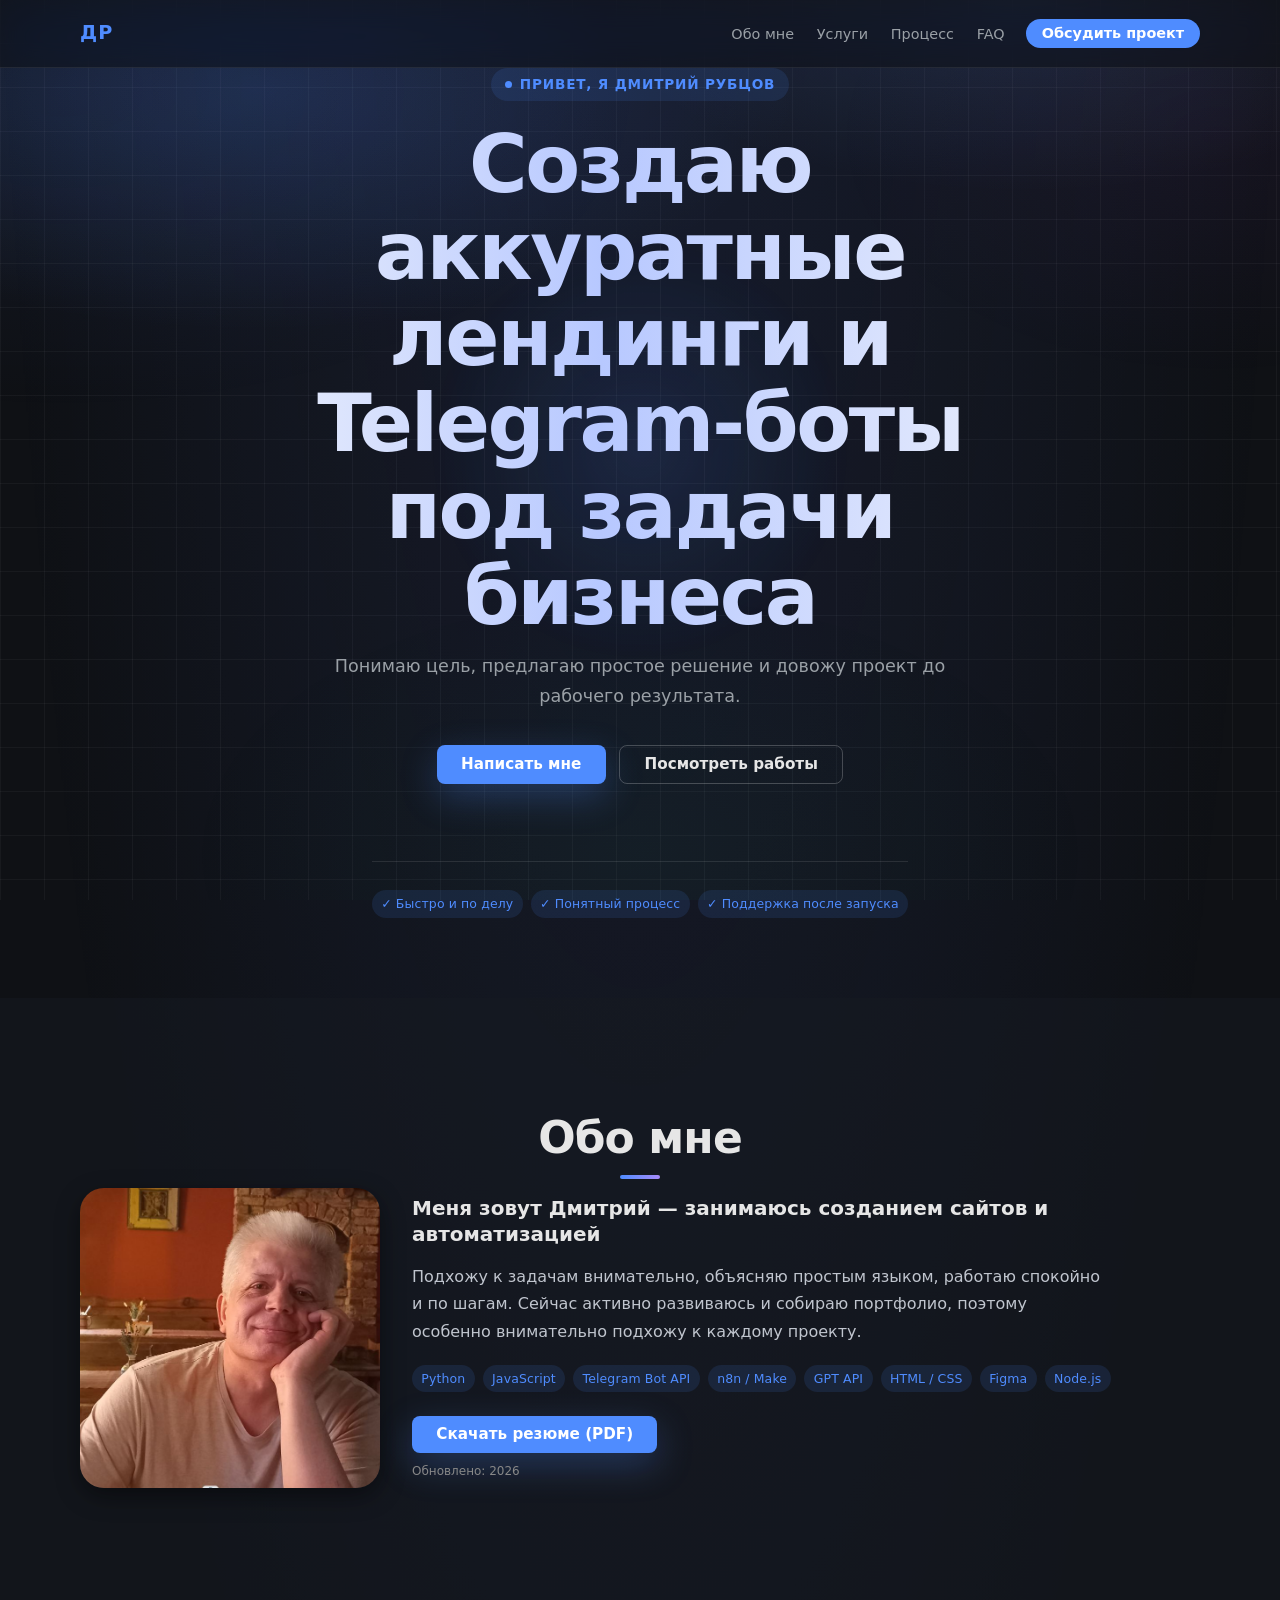
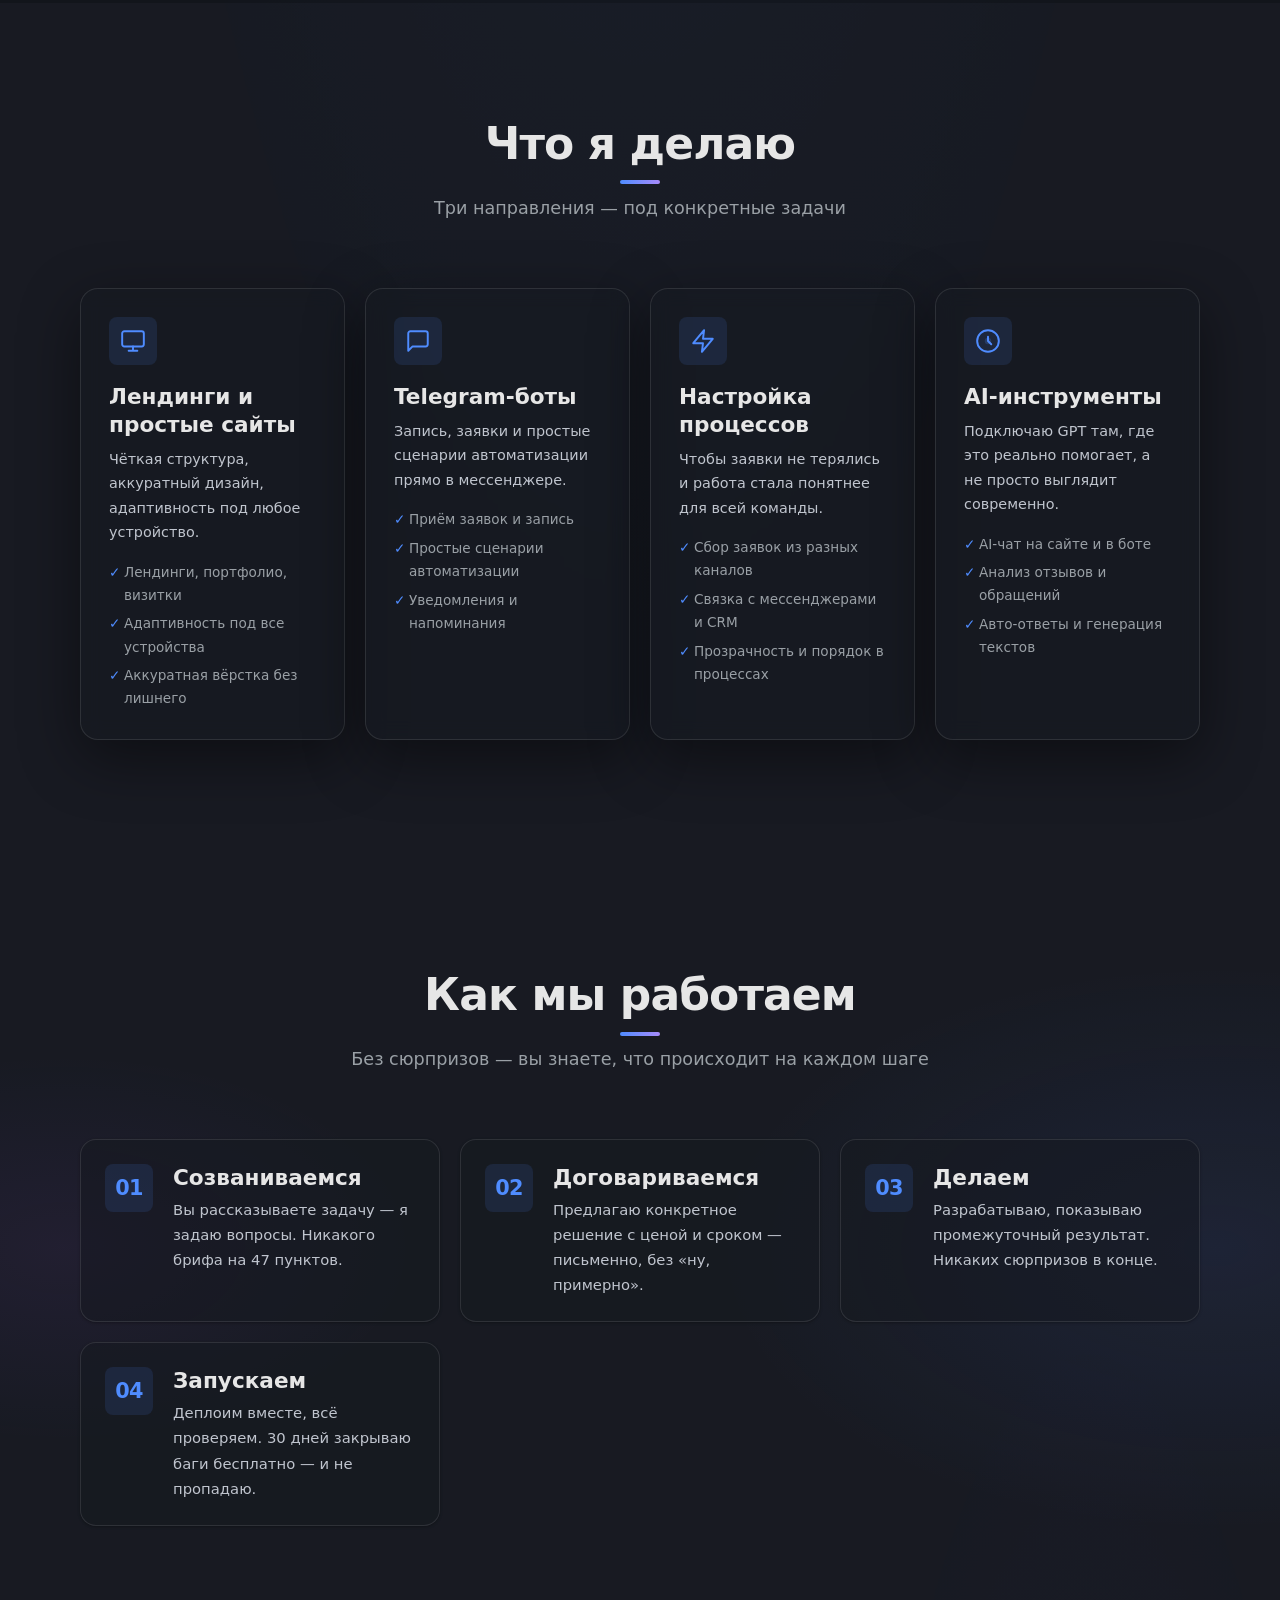
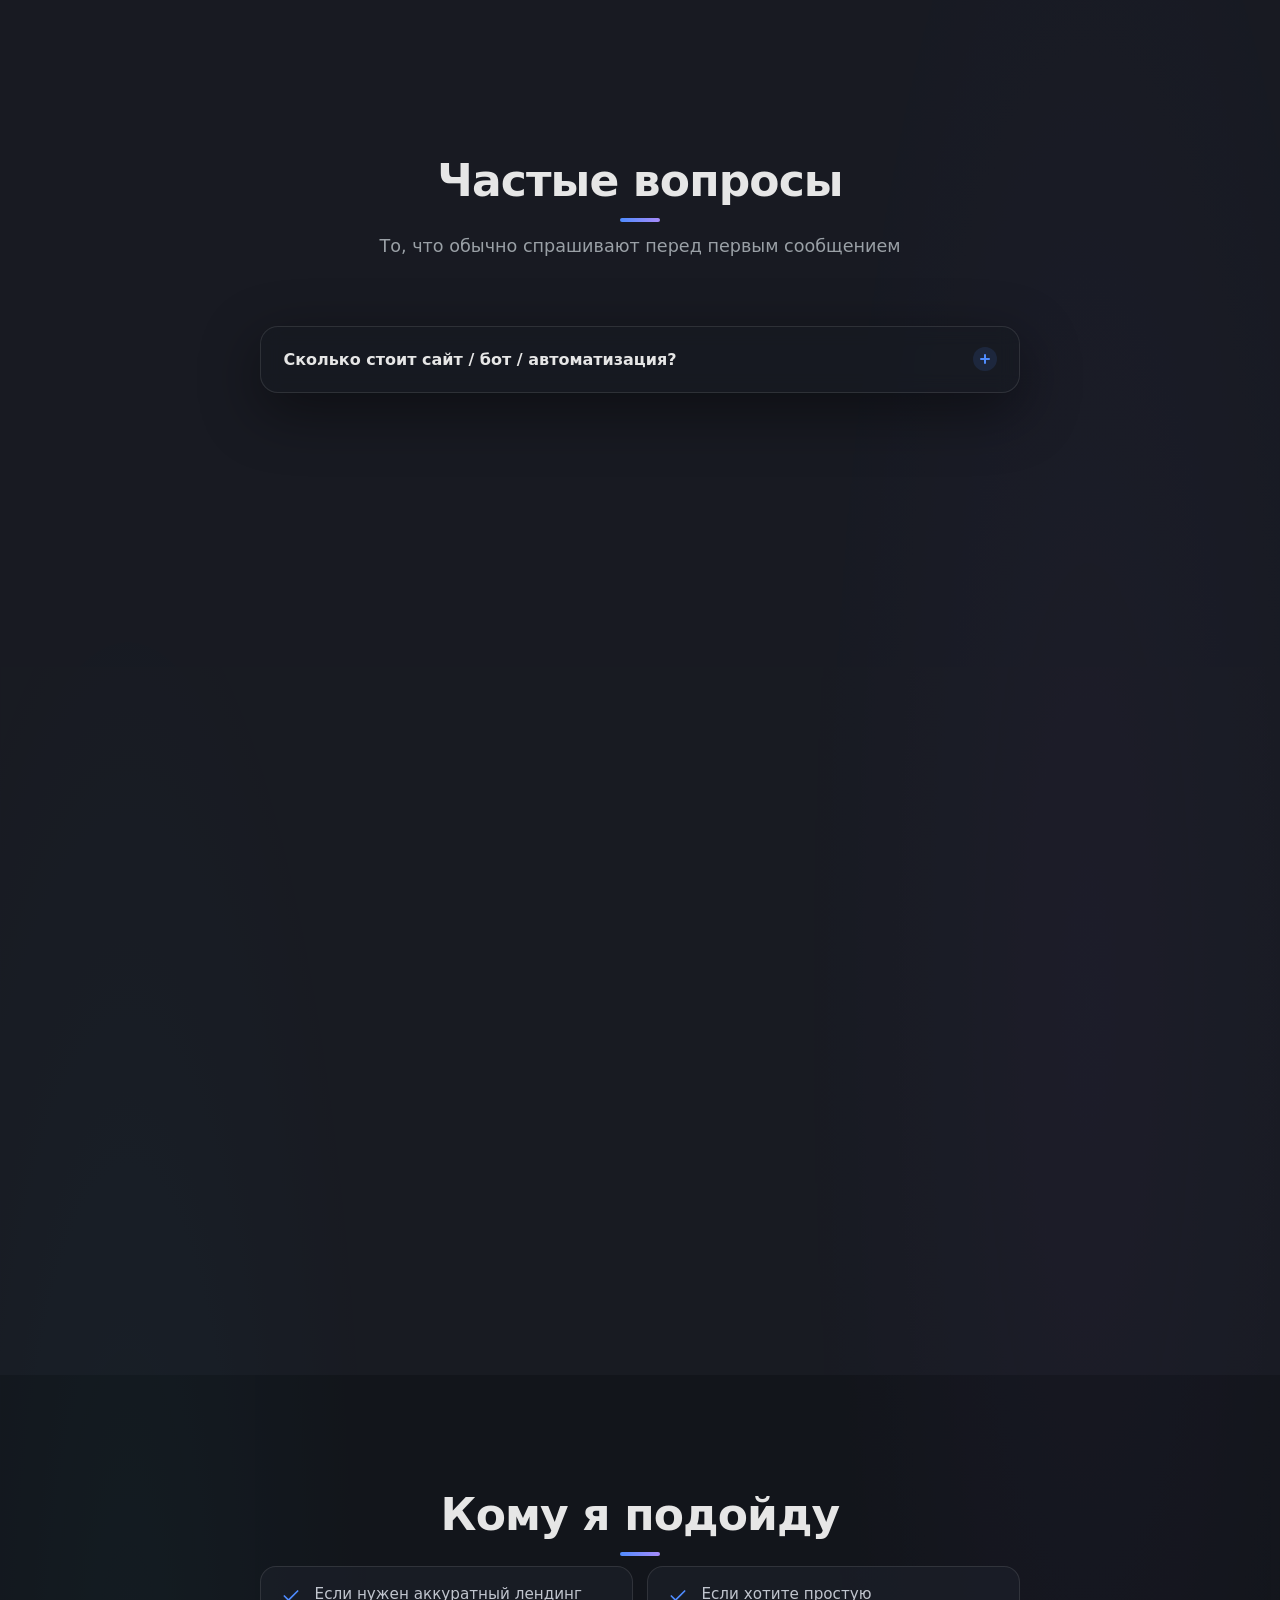
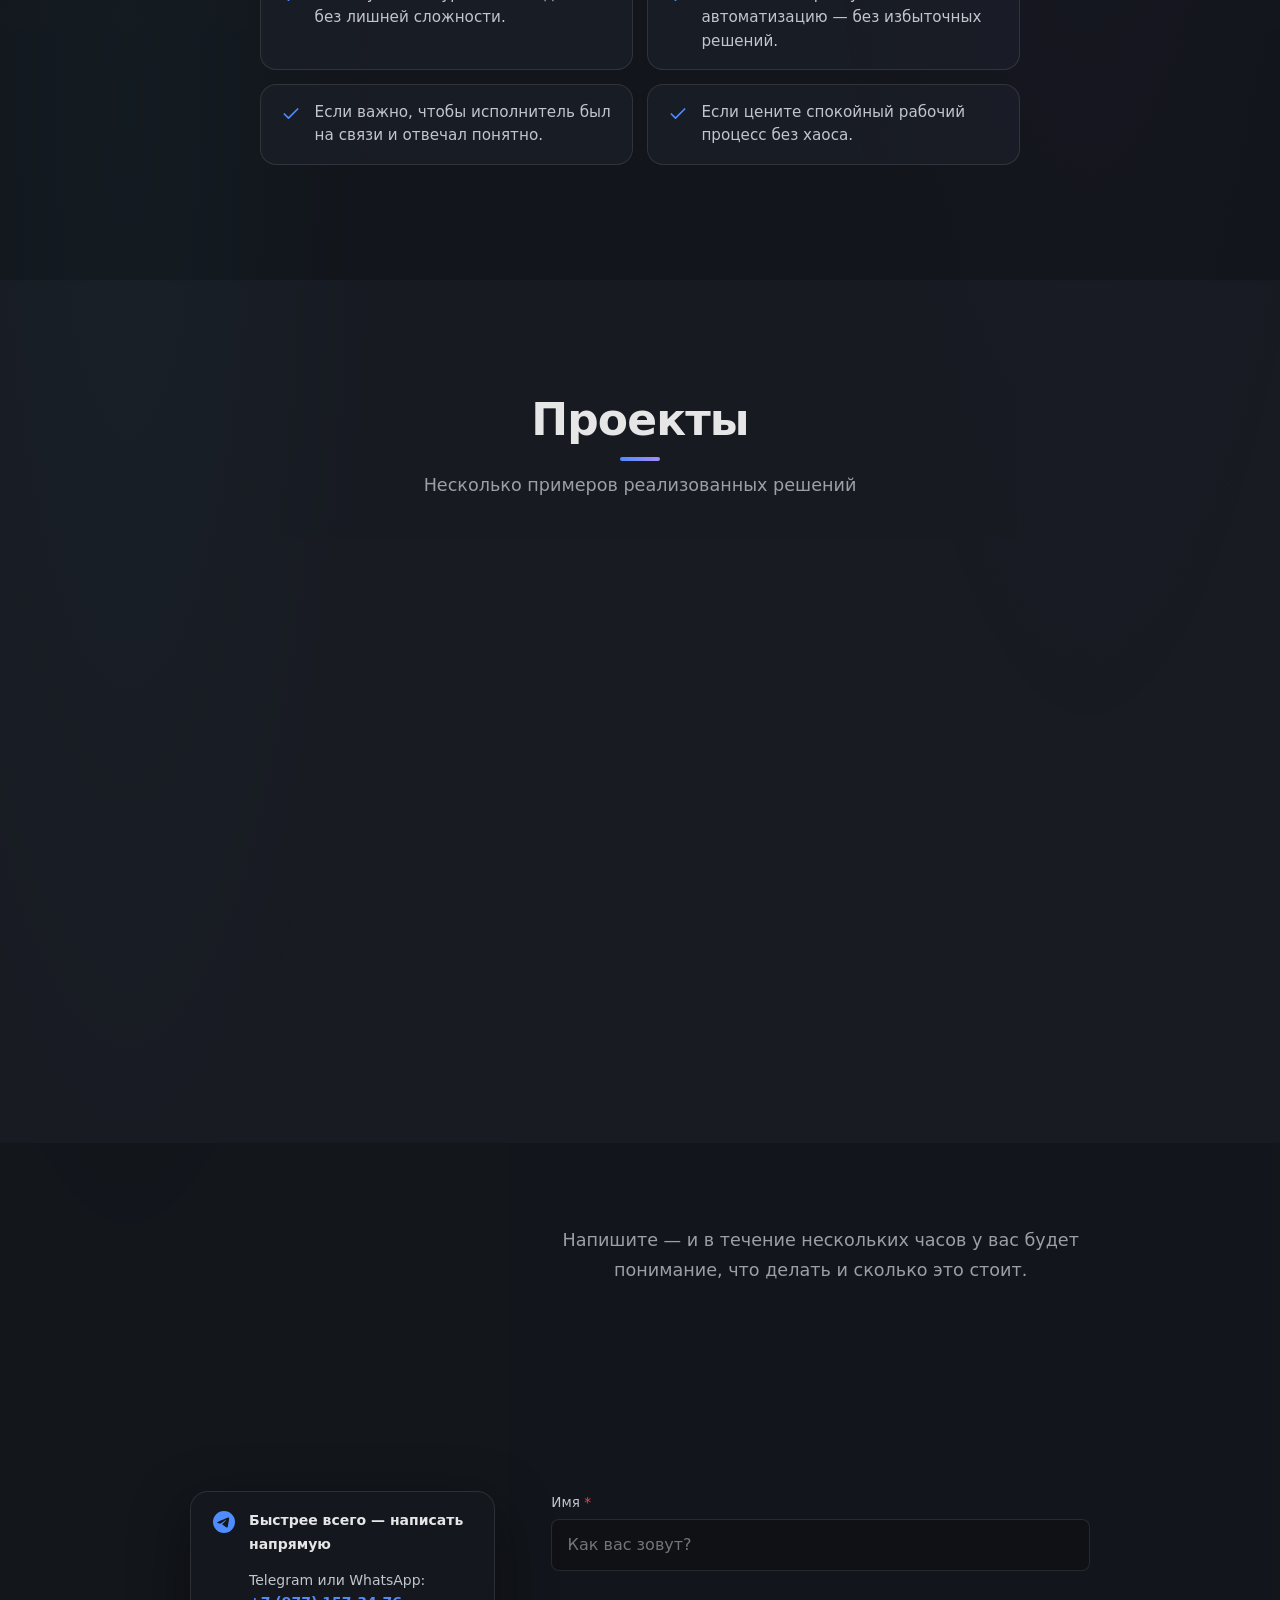
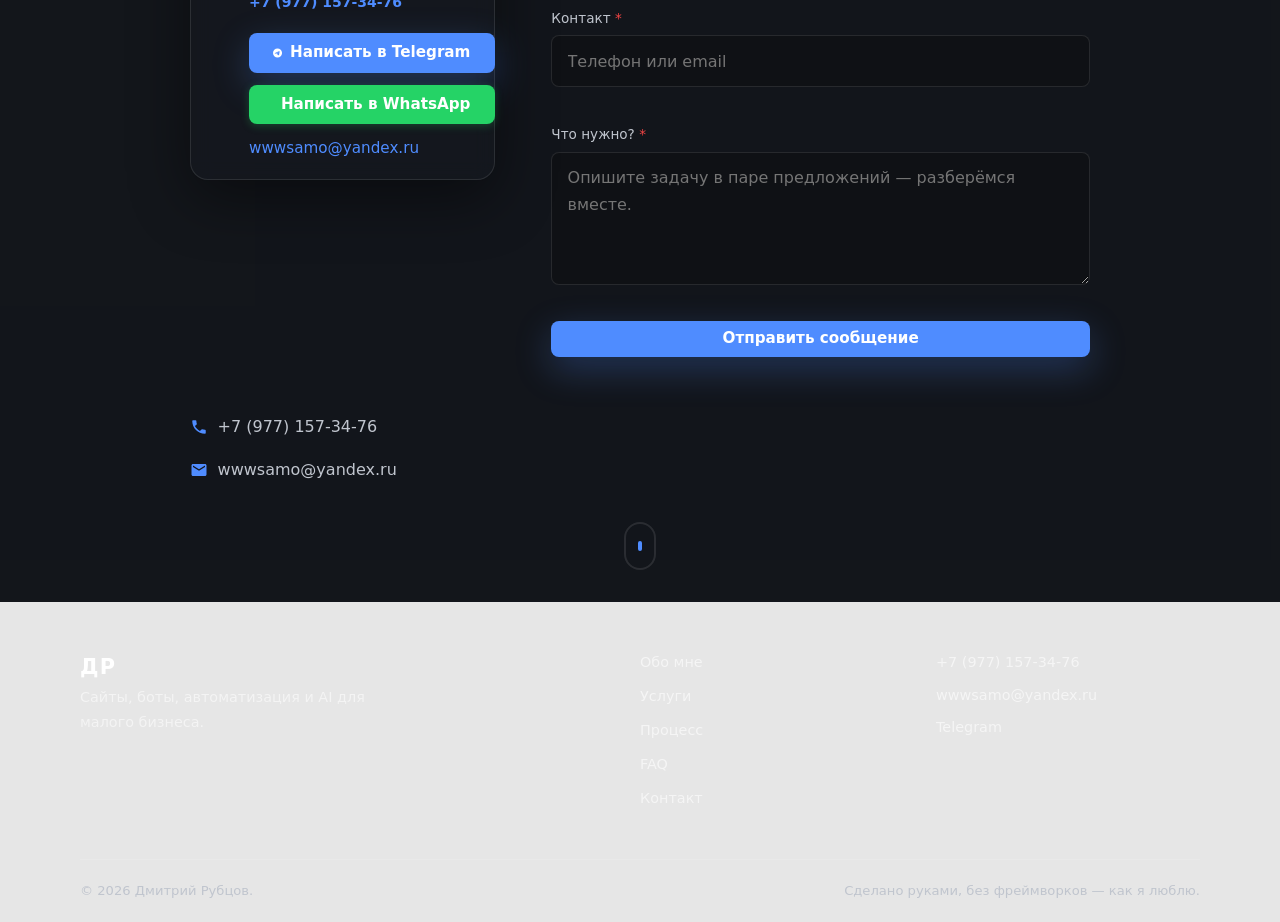
==== index.html @ e3cdadd4 "Initial commit" ====
<!DOCTYPE html>
<html lang="ru">
<head>
  <meta charset="UTF-8" />
  <meta name="viewport" content="width=device-width, initial-scale=1.0" />
  <meta name="description" content="Создаю адаптивные лендинги и Telegram-боты для задач бизнеса. Ясно, по шагам, с доведением до результата." />
  <meta property="og:title"       content="Дмитрий Рубцов — сайты и боты" />
  <meta property="og:description" content="Адаптивные лендинги, Telegram-боты, прозрачный процесс и ясная коммуникация." />
  <meta property="og:type"        content="website" />
  <title>Дмитрий Рубцов — Лендинги и Telegram-боты</title>
  <link rel="stylesheet" href="styles.css" />
</head>
<body>

  <div class="cursor-glow" aria-hidden="true"></div>

  <!-- ============================================================
       HEADER
       ============================================================ -->
  <header class="header" id="header">
    <nav class="nav container" aria-label="Главное меню">

      <a href="#hero" class="nav__logo" aria-label="На главную">ДР</a>

      <button class="nav__burger" id="navBurger"
              aria-label="Открыть меню" aria-expanded="false"
              aria-controls="navList">
        <span></span>
        <span></span>
        <span></span>
      </button>

      <ul class="nav__list" id="navList" role="list">
        <li><a href="#about"   class="nav__link">Обо мне</a></li>
        <li><a href="#services" class="nav__link">Услуги</a></li>
        <li><a href="#process"  class="nav__link">Процесс</a></li>
        <li><a href="#faq"      class="nav__link">FAQ</a></li>
        <li><a href="#contact"  class="nav__link nav__link--cta">Обсудить проект</a></li>
      </ul>

    </nav>
  </header>

  <main>

    <!-- ============================================================
         HERO
         ============================================================ -->
    <section class="hero" id="hero" aria-labelledby="heroHeading">
      <div class="hero__content container">

        <p class="hero__greeting">Привет, я Дмитрий Рубцов</p>

        <h1 class="hero__name" id="heroHeading">
          Создаю аккуратные лендинги и Telegram-боты под задачи бизнеса
        </h1>

        <p class="hero__desc">
          Понимаю цель, предлагаю простое решение и довожу проект до рабочего результата.
        </p>

        <div class="hero__actions">
          <a href="#contact"   class="btn btn--primary">Написать мне</a>
          <a href="#projects" class="btn btn--outline">Посмотреть работы</a>
        </div>

        <ul class="hero__badges" role="list" aria-label="Принципы работы">
          <li class="tag">✓ Быстро и по делу</li>
          <li class="tag">✓ Понятный процесс</li>
          <li class="tag">✓ Поддержка после запуска</li>
        </ul>

      </div>

      <a href="#about" class="hero__scroll-hint" aria-label="Перейти к разделу «Обо мне»">
        <span aria-hidden="true"></span>
      </a>
    </section>

    <!-- ============================================================
         ABOUT
         ============================================================ -->
    <section class="section about reveal" id="about" aria-labelledby="aboutHeading">
      <div class="container">
        <h2 class="section__title" id="aboutHeading">Обо мне</h2>

        <div class="about__grid">

          <figure class="about__photo">
            <img src="assets/photo.jpg" alt="Дмитрий Рубцов — разработчик"
                 width="320" height="320" loading="lazy"
                 onerror="this.style.display='none'" />
            <div class="about__photo-placeholder" aria-hidden="true" style="display:none">ДР</div>
          </figure>

          <div class="about__text">
            <h3 class="about__subtitle">Меня зовут Дмитрий — занимаюсь созданием сайтов и автоматизацией</h3>

            <p>Подхожу к задачам внимательно, объясняю простым языком, работаю спокойно и по шагам.
              Сейчас активно развиваюсь и собираю портфолио, поэтому особенно внимательно
              подхожу к каждому проекту.</p>

            <ul class="about__skills" role="list" aria-label="Технологии">
              <li class="tag">Python</li>
              <li class="tag">JavaScript</li>
              <li class="tag">Telegram Bot API</li>
              <li class="tag">n8n / Make</li>
              <li class="tag">GPT API</li>
              <li class="tag">HTML / CSS</li>
              <li class="tag">Figma</li>
              <li class="tag">Node.js</li>
            </ul>

            <a href="assets/resume.pdf" class="btn btn--primary"
               target="_blank" rel="noopener noreferrer"
               aria-label="Скачать резюме в формате PDF">
              Скачать резюме (PDF)
            </a>
            <small style="display:block;margin-top:.5rem;color:#888;font-size:.75rem;">Обновлено: 2026</small>
          </div>

        </div>
      </div>
    </section>

    <!-- ============================================================
         SERVICES
         ============================================================ -->
    <section class="section services reveal" id="services" aria-labelledby="servicesHeading">
      <div class="container">
        <h2 class="section__title" id="servicesHeading">Что я делаю</h2>
        <p class="section__subtitle">Три направления — под конкретные задачи</p>

        <ul class="services__grid" role="list">

          <li class="service-card tilt-card">
            <div class="service-card__icon" aria-hidden="true">
              <svg viewBox="0 0 24 24" fill="none" stroke="currentColor" stroke-width="1.8"
                   stroke-linecap="round" stroke-linejoin="round">
                <rect x="2" y="3" width="20" height="14" rx="2"/>
                <path d="M8 21h8M12 17v4"/>
              </svg>
            </div>
            <h3 class="service-card__title">Лендинги и простые сайты</h3>
            <p class="service-card__desc">
              Чёткая структура, аккуратный дизайн, адаптивность под любое устройство.
            </p>
            <ul class="service-card__list" role="list">
              <li>Лендинги, портфолио, визитки</li>
              <li>Адаптивность под все устройства</li>
              <li>Аккуратная вёрстка без лишнего</li>
            </ul>
          </li>

          <li class="service-card tilt-card">
            <div class="service-card__icon" aria-hidden="true">
              <svg viewBox="0 0 24 24" fill="none" stroke="currentColor" stroke-width="1.8"
                   stroke-linecap="round" stroke-linejoin="round">
                <path d="M21 15a2 2 0 0 1-2 2H7l-4 4V5a2 2 0 0 1 2-2h14a2 2 0 0 1 2 2z"/>
              </svg>
            </div>
            <h3 class="service-card__title">Telegram-боты</h3>
            <p class="service-card__desc">
              Запись, заявки и простые сценарии автоматизации прямо в мессенджере.
            </p>
            <ul class="service-card__list" role="list">
              <li>Приём заявок и запись</li>
              <li>Простые сценарии автоматизации</li>
              <li>Уведомления и напоминания</li>
            </ul>
          </li>

          <li class="service-card tilt-card">
            <div class="service-card__icon" aria-hidden="true">
              <svg viewBox="0 0 24 24" fill="none" stroke="currentColor" stroke-width="1.8"
                   stroke-linecap="round" stroke-linejoin="round">
                <path d="M13 2L3 14h9l-1 8 10-12h-9l1-8z"/>
              </svg>
            </div>
            <h3 class="service-card__title">Настройка процессов</h3>
            <p class="service-card__desc">
              Чтобы заявки не терялись и работа стала понятнее для всей команды.
            </p>
            <ul class="service-card__list" role="list">
              <li>Сбор заявок из разных каналов</li>
              <li>Связка с мессенджерами и CRM</li>
              <li>Прозрачность и порядок в процессах</li>
            </ul>
          </li>

          <li class="service-card tilt-card">
            <div class="service-card__icon" aria-hidden="true">
              <svg viewBox="0 0 24 24" fill="none" stroke="currentColor" stroke-width="1.8"
                   stroke-linecap="round" stroke-linejoin="round">
                <path d="M12 2a10 10 0 1 0 0 20A10 10 0 0 0 12 2z"/>
                <path d="M12 8v4l3 3"/>
                <circle cx="12" cy="12" r="3" fill="currentColor" stroke="none" opacity=".2"/>
              </svg>
            </div>
            <h3 class="service-card__title">AI-инструменты</h3>
            <p class="service-card__desc">
              Подключаю GPT там, где это реально помогает, а не просто выглядит современно.
            </p>
            <ul class="service-card__list" role="list">
              <li>AI-чат на сайте и в боте</li>
              <li>Анализ отзывов и обращений</li>
              <li>Авто-ответы и генерация текстов</li>
            </ul>
          </li>

        </ul>
      </div>
    </section>

    <!-- ============================================================
         PROCESS
         ============================================================ -->
    <section class="section process reveal" id="process" aria-labelledby="processHeading">
      <div class="container">
        <h2 class="section__title" id="processHeading">Как мы работаем</h2>
        <p class="section__subtitle">Без сюрпризов — вы знаете, что происходит на каждом шаге</p>

        <ol class="process__list" role="list">

          <li class="process-step">
            <div class="process-step__num" aria-hidden="true">01</div>
            <div class="process-step__body">
              <h3 class="process-step__title">Созваниваемся</h3>
              <p class="process-step__desc">
                Вы рассказываете задачу — я задаю вопросы. Никакого брифа на 47 пунктов.
              </p>
            </div>
          </li>

          <li class="process-step">
            <div class="process-step__num" aria-hidden="true">02</div>
            <div class="process-step__body">
              <h3 class="process-step__title">Договариваемся</h3>
              <p class="process-step__desc">
                Предлагаю конкретное решение с ценой и сроком — письменно, без «ну, примерно».
              </p>
            </div>
          </li>

          <li class="process-step">
            <div class="process-step__num" aria-hidden="true">03</div>
            <div class="process-step__body">
              <h3 class="process-step__title">Делаем</h3>
              <p class="process-step__desc">
                Разрабатываю, показываю промежуточный результат. Никаких сюрпризов в конце.
              </p>
            </div>
          </li>

          <li class="process-step">
            <div class="process-step__num" aria-hidden="true">04</div>
            <div class="process-step__body">
              <h3 class="process-step__title">Запускаем</h3>
              <p class="process-step__desc">
                Деплоим вместе, всё проверяем. 30 дней закрываю баги бесплатно — и не пропадаю.
              </p>
            </div>
          </li>

        </ol>
      </div>
    </section>

    <!-- ============================================================
         FAQ
         ============================================================ -->
    <section class="section faq reveal" id="faq" aria-labelledby="faqHeading">
      <div class="container">
        <h2 class="section__title" id="faqHeading">Частые вопросы</h2>
        <p class="section__subtitle">То, что обычно спрашивают перед первым сообщением</p>

        <div class="faq__list" role="list">

          <details class="faq-item" role="listitem">
            <summary class="faq-item__question">
              Сколько стоит сайт / бот / автоматизация?
              <span class="faq-item__icon" aria-hidden="true"></span>
            </summary>
            <div class="faq-item__answer">
              <p>Зависит от задачи. Лендинг — от 10 000 ₽, Telegram-бот — от 10 000 ₽,
                 автоматизация — от 20 000 ₽. Точную цифру называю после короткого разговора,
                 не «на глаз» по переписке.</p>
            </div>
          </details>

          <details class="faq-item" role="listitem">
            <summary class="faq-item__question">
              Как быстро вы сделаете проект?
              <span class="faq-item__icon" aria-hidden="true"></span>
            </summary>
            <div class="faq-item__answer">
              <p>Лендинг — от 7 рабочих дней, бот — 5–14 дней, автоматизация — от 2 недель.
                 Сроки фиксирую письменно и держу их — без «оказалось сложнее».</p>
            </div>
          </details>

          <details class="faq-item" role="listitem">
            <summary class="faq-item__question">
              Что будет после запуска?
              <span class="faq-item__icon" aria-hidden="true"></span>
            </summary>
            <div class="faq-item__answer">
              <p>30 дней правлю баги бесплатно. Дальше — разовые задачи или ежемесячный
                 пакет часов. Не бросаю клиентов с «ну теперь сами».</p>
            </div>
          </details>

        </div>
      </div>
    </section>

    <!-- ============================================================
         WHY — Почему со мной спокойно работать
         ============================================================ -->
    <section class="section why reveal" id="why" aria-labelledby="whyHeading">
      <div class="container">
        <h2 class="section__title" id="whyHeading">Почему со мной спокойно работать</h2>

        <ul class="why__grid" role="list">

          <li class="why-card tilt-card">
            <div class="why-card__icon" aria-hidden="true">
              <svg viewBox="0 0 24 24" fill="none" stroke="currentColor" stroke-width="1.8"
                   stroke-linecap="round" stroke-linejoin="round">
                <path d="M9 5H7a2 2 0 0 0-2 2v12a2 2 0 0 0 2 2h10a2 2 0 0 0 2-2V7a2 2 0 0 0-2-2h-2"/>
                <rect x="9" y="3" width="6" height="4" rx="2"/>
                <path d="M9 12h6M9 16h4"/>
              </svg>
            </div>
            <h3 class="why-card__title">Быстро отвечаю и остаюсь на связи</h3>
            <p class="why-card__desc">Каждый этап обсуждаем заранее, без сюрпризов.</p>
          </li>

          <li class="why-card tilt-card">
            <div class="why-card__icon" aria-hidden="true">
              <svg viewBox="0 0 24 24" fill="none" stroke="currentColor" stroke-width="1.8"
                   stroke-linecap="round" stroke-linejoin="round">
                <path d="M18 8A6 6 0 0 0 6 8c0 7-3 9-3 9h18s-3-2-3-9"/>
                <path d="M13.73 21a2 2 0 0 1-3.46 0"/>
              </svg>
            </div>
            <h3 class="why-card__title">Понятный этапный процесс работы</h3>
            <p class="why-card__desc">Отвечаю, объясняю и не пропадаю после сдачи.</p>
          </li>

          <li class="why-card tilt-card">
            <div class="why-card__icon" aria-hidden="true">
              <svg viewBox="0 0 24 24" fill="none" stroke="currentColor" stroke-width="1.8"
                   stroke-linecap="round" stroke-linejoin="round">
                <path d="M1 12s4-8 11-8 11 8 11 8-4 8-11 8-11-8-11-8z"/>
                <circle cx="12" cy="12" r="3"/>
              </svg>
            </div>
            <h3 class="why-card__title">Спокойная и конструктивная коммуникация</h3>
            <p class="why-card__desc">Объясняю так, чтобы всё было понятно без IT-жаргона.</p>
          </li>

          <li class="why-card tilt-card">
            <div class="why-card__icon" aria-hidden="true">
              <svg viewBox="0 0 24 24" fill="none" stroke="currentColor" stroke-width="1.8"
                   stroke-linecap="round" stroke-linejoin="round">
                <circle cx="11" cy="11" r="8"/>
                <path d="m21 21-4.35-4.35"/>
              </svg>
            </div>
            <h3 class="why-card__title">Довожу проект до финального результата</h3>
            <p class="why-card__desc">Важно, чтобы всё работало корректно и выглядело чисто.</p>
          </li>

        </ul>
      </div>
    </section>

    <!-- ============================================================
         WHO — Кому я подойду
         ============================================================ -->
    <section class="section who reveal" id="who" aria-labelledby="whoHeading">
      <div class="container">
        <h2 class="section__title" id="whoHeading">Кому я подойду</h2>

        <ul class="who__list" role="list">

          <li class="who-item">
            <span class="who-item__icon" aria-hidden="true">
              <svg viewBox="0 0 24 24" fill="none" stroke="currentColor" stroke-width="2"
                   stroke-linecap="round" stroke-linejoin="round">
                <polyline points="20 6 9 17 4 12"/>
              </svg>
            </span>
            <p class="who-item__text">Если нужен аккуратный лендинг без лишней сложности.</p>
          </li>

          <li class="who-item">
            <span class="who-item__icon" aria-hidden="true">
              <svg viewBox="0 0 24 24" fill="none" stroke="currentColor" stroke-width="2"
                   stroke-linecap="round" stroke-linejoin="round">
                <polyline points="20 6 9 17 4 12"/>
              </svg>
            </span>
            <p class="who-item__text">Если хотите простую автоматизацию — без избыточных решений.</p>
          </li>

          <li class="who-item">
            <span class="who-item__icon" aria-hidden="true">
              <svg viewBox="0 0 24 24" fill="none" stroke="currentColor" stroke-width="2"
                   stroke-linecap="round" stroke-linejoin="round">
                <polyline points="20 6 9 17 4 12"/>
              </svg>
            </span>
            <p class="who-item__text">Если важно, чтобы исполнитель был на связи и отвечал понятно.</p>
          </li>

          <li class="who-item">
            <span class="who-item__icon" aria-hidden="true">
              <svg viewBox="0 0 24 24" fill="none" stroke="currentColor" stroke-width="2"
                   stroke-linecap="round" stroke-linejoin="round">
                <polyline points="20 6 9 17 4 12"/>
              </svg>
            </span>
            <p class="who-item__text">Если цените спокойный рабочий процесс без хаоса.</p>
          </li>

        </ul>
      </div>
    </section>


    <!-- ============================================================
         PROJECTS — Проекты
         ============================================================ -->
    <section class="section projects reveal" id="projects" aria-labelledby="projectsHeading">
      <div class="container">
        <h2 class="section__title" id="projectsHeading">Проекты</h2>
        <p class="section__subtitle">Несколько примеров реализованных решений</p>

        <div class="projects__grid">

          <article class="project-card tilt-card">
            <div class="project-card__img">
              <img src="assets/projects/price-bot-site.jpg"
                   alt="Сайт с управлением ценами через Telegram-бот"
                   loading="lazy" onerror="this.closest('.project-card__img').style.display='none'" />
            </div>
            <div class="project-card__body">
              <h3 class="project-card__title">Сайт с управлением ценами через Telegram-бот</h3>
              <p class="project-card__desc">Лендинг, где цены можно менять через Telegram без правки кода.</p>
            </div>
            <footer class="project-card__footer">
              <a href="projects/price-bot-site.html" class="btn btn--sm btn--outline">Подробнее</a>
              <a href="https://naira-fish-voskresensk.ru/" class="btn btn--sm btn--primary"
                 target="_blank" rel="noopener noreferrer">Открыть сайт</a>
            </footer>
          </article>

          <article class="project-card tilt-card">
            <div class="project-card__img">
              <img src="assets/projects/tg-bot-tz.jpg"
                   alt="Telegram-бот по техническому заданию"
                   loading="lazy" onerror="this.closest('.project-card__img').style.display='none'" />
            </div>
            <div class="project-card__body">
              <h3 class="project-card__title">Telegram-бот по техническому заданию</h3>
              <p class="project-card__desc">Бот с меню и логикой сценариев, реализованный по готовому ТЗ.</p>
            </div>
            <footer class="project-card__footer">
              <a href="projects/tg-bot-tz.html" class="btn btn--sm btn--outline">Подробнее</a>
              <a href="https://t.me/HvoyaDishi_bot" class="btn btn--sm btn--primary"
                 target="_blank" rel="noopener noreferrer">Открыть бота</a>
            </footer>
          </article>

          <article class="project-card tilt-card">
            <div class="project-card__img">
              <img src="assets/projects/wife-site.jpg"
                   alt="Сайт-витрина для частного проекта"
                   loading="lazy" onerror="this.closest('.project-card__img').style.display='none'" />
            </div>
            <div class="project-card__body">
              <h3 class="project-card__title">Сайт-витрина для частного проекта</h3>
              <p class="project-card__desc">Адаптивный сайт с аккуратной структурой, развивается постепенно.</p>
            </div>
            <footer class="project-card__footer">
              <a href="projects/wife-site.html" class="btn btn--sm btn--outline">Подробнее</a>
              <a href="https://vocal-macaron-20d105.netlify.app/" class="btn btn--sm btn--primary"
                 target="_blank" rel="noopener noreferrer">Открыть сайт</a>
            </footer>
          </article>

        </div>
      </div>
    </section>

    <!-- ============================================================
         CONTACT
         ============================================================ -->
    <section class="section contact reveal" id="contact" aria-labelledby="contactHeading">
      <div class="container contact__inner">

        <h2 class="section__title" id="contactHeading">Обсудим вашу задачу?</h2>
        <p class="contact__subtitle">
          Напишите — и в течение нескольких часов у вас будет понимание,
          что делать и сколько это стоит.
        </p>

        <!-- Мессенджер CTA -->
        <div class="contact__messenger">
          <svg viewBox="0 0 24 24" fill="currentColor" width="22" height="22"
               aria-hidden="true" class="contact__messenger-icon">
            <path d="M11.944 0A12 12 0 0 0 0 12a12 12 0 0 0 12 12 12 12 0 0 0 12-12A12 12 0 0 0 12 0a12 12 0 0 0-.056 0zm4.962 7.224c.1-.002.321.023.465.14a.506.506 0 0 1 .171.325c.016.093.036.306.02.472-.18 1.898-.962 6.502-1.36 8.627-.168.9-.499 1.201-.82 1.23-.696.065-1.225-.46-1.9-.902-1.056-.693-1.653-1.124-2.678-1.8-1.185-.78-.417-1.21.258-1.91.177-.184 3.247-2.977 3.307-3.23.007-.032.014-.15-.056-.212s-.174-.041-.249-.024c-.106.024-1.793 1.14-5.061 3.345-.48.33-.913.49-1.302.48-.428-.008-1.252-.241-1.865-.44-.752-.245-1.349-.374-1.297-.789.027-.216.325-.437.893-.663 3.498-1.524 5.83-2.529 6.998-3.014 3.332-1.386 4.025-1.627 4.476-1.635z"/>
          </svg>
          <div class="contact__messenger-body">
            <p class="contact__messenger-title">Быстрее всего — написать напрямую</p>
            <p class="contact__messenger-text">
              Telegram или WhatsApp:
              <strong>+7&nbsp;(977)&nbsp;157‑34‑76</strong>
            </p>
            <div class="contact__messenger-btns">
              <a href="https://t.me/samorabotaD_bot" class="btn btn--primary btn--icon"
                 target="_blank" rel="noopener noreferrer">
                <svg viewBox="0 0 24 24" fill="currentColor" width="18" height="18" aria-hidden="true"><path d="M11.944 0A12 12 0 0 0 0 12a12 12 0 0 0 12 12 12 12 0 0 0 12-12A12 12 0 0 0 12 0a12 12 0 0 0-.056 0zm4.962 7.224c.1-.002.321.023.465.14a.506.506 0 0 1 .171.325c.016.093.036.306.02.472-.18 1.898-.962 6.502-1.36 8.627-.168.9-.499 1.201-.82 1.23-.696.065-1.225-.46-1.9-.902-1.056-.693-1.653-1.124-2.678-1.8-1.185-.78-.417-1.21.258-1.91.177-.184 3.247-2.977 3.307-3.23.007-.032.014-.15-.056-.212s-.174-.041-.249-.024c-.106.024-1.793 1.14-5.061 3.345-.48.33-.913.49-1.302.48-.428-.008-1.252-.241-1.865-.44-.752-.245-1.349-.374-1.297-.789.027-.216.325-.437.893-.663 3.498-1.524 5.83-2.529 6.998-3.014 3.332-1.386 4.025-1.627 4.476-1.635z"/></svg>
                Написать в Telegram
              </a>
              <a href="https://wa.me/79771573476" class="btn btn--whatsapp btn--icon"
                 target="_blank" rel="noopener noreferrer">
                <svg viewBox="0 0 24 24" fill="currentColor" width="18" height="18" aria-hidden="true"><path d="M17.472 14.382c-.297-.149-1.758-.867-2.03-.967-.273-.099-.471-.148-.67.15-.197.297-.767.966-.94 1.164-.173.199-.347.223-.644.075-.297-.15-1.255-.463-2.39-1.475-.883-.788-1.48-1.761-1.653-2.059-.173-.297-.018-.458.13-.606.134-.133.298-.347.446-.52.149-.174.198-.298.298-.497.099-.198.05-.371-.025-.52-.075-.149-.669-1.612-.916-2.207-.242-.579-.487-.5-.669-.51-.173-.008-.371-.01-.57-.01-.198 0-.52.074-.792.372-.272.297-1.04 1.016-1.04 2.479 0 1.462 1.065 2.875 1.213 3.074.149.198 2.096 3.2 5.077 4.487.709.306 1.262.489 1.694.625.712.227 1.36.195 1.871.118.571-.085 1.758-.719 2.006-1.413.248-.694.248-1.289.173-1.413-.074-.124-.272-.198-.57-.347m-5.421 7.403h-.004a9.87 9.87 0 0 1-5.031-1.378l-.361-.214-3.741.982.998-3.648-.235-.374a9.86 9.86 0 0 1-1.51-5.26c.001-5.45 4.436-9.884 9.888-9.884 2.64 0 5.122 1.03 6.988 2.898a9.825 9.825 0 0 1 2.893 6.994c-.003 5.45-4.437 9.884-9.885 9.884m8.413-18.297A11.815 11.815 0 0 0 12.05 0C5.495 0 .16 5.335.157 11.892c0 2.096.547 4.142 1.588 5.945L.057 24l6.305-1.654a11.882 11.882 0 0 0 5.683 1.448h.005c6.554 0 11.89-5.335 11.893-11.893a11.821 11.821 0 0 0-3.48-8.413z"/></svg>
                Написать в WhatsApp
              </a>
              <a href="mailto:wwwsamo@yandex.ru" class="contact__email-link">wwwsamo@yandex.ru</a>
            </div>
          </div>
        </div>

        <!-- Форма -->
        <form class="contact__form" id="contactForm" novalidate
              aria-label="Форма обратной связи">

          <div style="position:absolute; left:-9999px; width:1px; height:1px; overflow:hidden;" aria-hidden="true">
  <label>Не заполняйте: <input type="text" name="hp" tabindex="-1" autocomplete="off"></label>
</div>

          <div class="form-group">
            <label for="contactName">Имя <abbr title="обязательное поле">*</abbr></label>
            <input type="text" id="contactName" name="name"
                   placeholder="Как вас зовут?"
                   autocomplete="name" required />
            <span class="form-error" role="alert" aria-live="polite"></span>
          </div>

          <div class="form-group">
            <label for="contactContact">Контакт <abbr title="обязательное поле">*</abbr></label>
            <input type="text" id="contactContact" name="contact"
                   placeholder="Телефон или email"
                   autocomplete="on" required />
            <span class="form-error" role="alert" aria-live="polite"></span>
          </div>

          <div class="form-group">
            <label for="contactMessage">Что нужно? <abbr title="обязательное поле">*</abbr></label>
            <textarea id="contactMessage" name="message" rows="4"
                      placeholder="Опишите задачу в паре предложений — разберёмся вместе."
                      required></textarea>
            <span class="form-error" role="alert" aria-live="polite"></span>
          </div>

          <button type="submit" class="btn btn--primary btn--full">
            Отправить сообщение
          </button>
          <p class="form-success" id="formSuccess" hidden role="status">
            Отлично, сообщение получено! Отвечу в течение нескольких часов.
          </p>

        </form>

        <!-- Прямые контакты -->
        <address class="contact__info">

          <!-- пусто — мессенджер вынесен выше -->

          <ul class="contact__details" role="list">
            <li>
              <a href="tel:+79771573476" class="contact__link">
                <svg viewBox="0 0 24 24" fill="currentColor" width="18" height="18" aria-hidden="true">
                  <path d="M6.6 10.8c1.4 2.8 3.8 5.1 6.6 6.6l2.2-2.2c.3-.3.7-.4 1-.2 1.1.4 2.3.6 3.6.6.6 0 1 .4 1 1V20c0 .6-.4 1-1 1-9.4 0-17-7.6-17-17 0-.6.4-1 1-1h3.5c.6 0 1 .4 1 1 0 1.3.2 2.5.6 3.6.1.3 0 .7-.2 1L6.6 10.8z"/>
                </svg>
                +7 (977) 157-34-76
              </a>
            </li>
            <li>
              <a href="mailto:wwwsamo@yandex.ru" class="contact__link" target="_blank">
                <svg viewBox="0 0 24 24" fill="currentColor" width="18" height="18" aria-hidden="true">
                  <path d="M20 4H4c-1.1 0-2 .9-2 2v12c0 1.1.9 2 2 2h16c1.1 0 2-.9 2-2V6c0-1.1-.9-2-2-2zm0 4-8 5-8-5V6l8 5 8-5v2z"/>
                </svg>
                wwwsamo@yandex.ru
              </a>
            </li>
          </ul>

        </address>

      </div>
    </section>

  </main>

  <!-- ============================================================
       FOOTER
       ============================================================ -->
  <footer class="footer reveal" role="contentinfo">
    <div class="container footer__inner">

      <div class="footer__brand">
        <a href="#hero" class="nav__logo" aria-label="На главную">ДР</a>
        <p>Сайты, боты, автоматизация и AI для малого бизнеса.</p>
      </div>

      <nav class="footer__nav" aria-label="Навигация в футере">
        <ul role="list">
          <li><a href="#about">Обо мне</a></li>
          <li><a href="#services">Услуги</a></li>
          <li><a href="#process">Процесс</a></li>
          <li><a href="#faq">FAQ</a></li>
          <li><a href="#contact">Контакт</a></li>
        </ul>
      </nav>

      <address class="footer__contact">
        <a href="tel:+79771573476" class="footer__link">+7 (977) 157-34-76</a>
        <a href="mailto:wwwsamo@yandex.ru" class="footer__link" target="_blank" rel="noopener noreferrer">wwwsamo@yandex.ru</a>
        <a href="https://t.me/samorabota" class="footer__link" target="_blank" rel="noopener noreferrer">Telegram</a>
      </address>

    </div>

    <div class="footer__bottom container">
      <p>&copy; <span id="year"></span> Дмитрий Рубцов.</p>
      <p>Сделано руками, без фреймворков — как я люблю.</p>
    </div>
  </footer>

  <button class="scroll-top" id="scrollTop" aria-label="Прокрутить наверх" hidden>
    <svg viewBox="0 0 24 24" fill="currentColor" width="20" height="20" aria-hidden="true">
      <path d="M7.41 15.41 12 10.83l4.59 4.58L18 14l-6-6-6 6z"/>
    </svg>
  </button>

  <script src="script.js"></script>
</body>
</html>
---- styles.css ----
/* ============================================================
   ДИЗАЙН-ТОКЕНЫ
   ============================================================ */
:root {
  /* Палитра — тёмная тема */
  --clr-bg:          #0f1115;
  --clr-surface:     rgba(23, 26, 33, .55);
  --clr-surface-alt: rgba(30, 34, 44, .60);
  --clr-border:      rgba(255, 255, 255, .10);
  --clr-text:        #e6e6e6;
  --clr-text-2:      #c0c5ce;
  --clr-muted:       #9aa0a6;
  --clr-accent:      #4f8cff;
  --clr-accent-dark: #6fa2ff;
  --clr-accent-bg:   rgba(79, 140, 255, .12);
  --clr-success:     #10B981;
  --clr-error:       #EF4444;

  /* Типографика */
  --ff: system-ui, -apple-system, 'Segoe UI', Roboto, sans-serif;
  --fw-normal: 400;
  --fw-medium: 500;
  --fw-semi:   600;
  --fw-bold:   700;

  /* Скругления */
  --r-sm:  8px;
  --r-md:  16px;
  --r-lg:  24px;
  --r-xl:  32px;
  --r-pill: 100px;

  /* Тени */
  --shadow-xs:     0 1px 3px rgba(0, 0, 0, .30);
  --shadow-sm:     0 2px 8px  rgba(0, 0, 0, .40);
  --shadow-md:     0 8px 24px rgba(0, 0, 0, .45);
  --shadow-lg:     0 18px 60px rgba(0, 0, 0, .55);
  --shadow-accent: 0 12px 36px rgba(79, 140, 255, .28);
  --shadow-card:   0 18px 60px rgba(0, 0, 0, .45);

  /* Переходы */
  --t-fast:   0.15s ease;
  --t-base:   0.25s ease;
  --t-slow:   0.40s ease;

  /* Высота навигации */
  --nav-h: 68px;
}


/* ============================================================
   RESET
   ============================================================ */
*, *::before, *::after { box-sizing: border-box; margin: 0; padding: 0; }

html {
  scroll-behavior: smooth;
  scroll-padding-top: var(--nav-h);
  -webkit-text-size-adjust: 100%;
}

body {
  font-family: var(--ff);
  font-weight: var(--fw-normal);
  font-size: 1rem;
  line-height: 1.7;
  color: var(--clr-text);
  background:
    radial-gradient(900px 400px at 20% 10%, rgba(79,140,255,.18), transparent 60%),
    radial-gradient(700px 320px at 80% 0%,  rgba(111,162,255,.14), transparent 60%),
    linear-gradient(0deg,  rgba(255,255,255,.04) 1px, transparent 1px),
    linear-gradient(90deg, rgba(255,255,255,.04) 1px, transparent 1px),
    var(--clr-bg);
  background-size: auto, auto, 44px 44px, 44px 44px, auto;
  background-attachment: fixed;
  overflow-x: hidden;
  min-height: 100dvh;
}

img, svg, video { display: block; max-width: 100%; }
img { height: auto; }

a  { color: inherit; text-decoration: none; }
ul, ol { list-style: none; }
button { cursor: pointer; font: inherit; border: none; background: none; color: inherit; }
input, textarea, select { font: inherit; color: inherit; }
abbr { text-decoration: underline dotted; cursor: help; }


/* ============================================================
   ТИПОГРАФИКА — базовый масштаб (fluid)
   ============================================================ */

/* Заголовки */
h1 { font-size: clamp(2.4rem, 6vw + 1rem, 5rem);   font-weight: var(--fw-bold);  line-height: 1.08; letter-spacing: -.03em; }
h2 { font-size: clamp(1.8rem, 3.5vw, 2.75rem);      font-weight: var(--fw-bold);  line-height: 1.15; letter-spacing: -.02em; }
h3 { font-size: clamp(1.1rem, 2vw, 1.35rem);         font-weight: var(--fw-semi);  line-height: 1.3;  }
h4 { font-size: 1rem;                                 font-weight: var(--fw-semi);  line-height: 1.4;  }

p  { color: var(--clr-text-2); max-width: 68ch; }

strong { font-weight: var(--fw-semi); color: var(--clr-text); }

/* Текстовые утилиты */
.text-accent  { color: var(--clr-accent); }
.text-muted   { color: var(--clr-muted); }
.text-center  { text-align: center; }


/* ============================================================
   СЕТКА И КОНТЕЙНЕР
   ============================================================ */
.container {
  width: min(1120px, 100% - 2.5rem);
  margin-inline: auto;
}

/* Секция */
.section {
  padding-block: clamp(4.5rem, 9vw, 8rem);
  position: relative;
}

/* Шапка секции */
.section__title {
  text-align: center;
  margin-bottom: .6rem;
}

.section__subtitle {
  text-align: center;
  color: var(--clr-muted);
  font-size: clamp(.95rem, 2vw, 1.1rem);
  margin-bottom: clamp(2.5rem, 5vw, 4rem);
  max-width: 55ch;
  margin-inline: auto;
}

/* Акцентная черта под заголовком */
.section__title::after {
  content: '';
  display: block;
  width: 40px;
  height: 4px;
  border-radius: var(--r-pill);
  background: linear-gradient(90deg, var(--clr-accent), #A78BFA);
  margin: .7rem auto 0;
}


/* ============================================================
   ГРАДИЕНТНЫЕ ПЯТНА (декоративный фон)
   — рисуются через псевдоэлементы секций
   ============================================================ */

/* Глобальный лёгкий фон */
body::before {
  content: '';
  position: fixed;
  inset: 0;
  z-index: -1;
  background:
    radial-gradient(ellipse 70% 55% at 5%  10%, rgba(91,124,250,.07)  0%, transparent 65%),
    radial-gradient(ellipse 50% 45% at 95% 15%, rgba(168,85,247,.05)  0%, transparent 60%),
    radial-gradient(ellipse 60% 50% at 50% 95%, rgba(34,197,94,.04)   0%, transparent 60%);
  pointer-events: none;
}

/* Пятно на hero */
.hero::before {
  content: '';
  position: absolute;
  inset: 0;
  z-index: 0;
  background:
    radial-gradient(ellipse 80% 70% at 50% -10%, rgba(91,124,250,.13) 0%, transparent 65%),
    radial-gradient(ellipse 40% 35% at 85%  60%, rgba(168,85,247,.08) 0%, transparent 55%),
    radial-gradient(ellipse 35% 30% at 10%  70%, rgba(34,211,238,.07) 0%, transparent 55%);
  pointer-events: none;
}

/* Пятно на process */
.process::before {
  content: '';
  position: absolute;
  inset: 0;
  z-index: 0;
  background:
    radial-gradient(ellipse 65% 60% at 95% 50%, rgba(91,124,250,.09) 0%, transparent 60%),
    radial-gradient(ellipse 50% 45% at  5% 50%, rgba(168,85,247,.07) 0%, transparent 55%);
  pointer-events: none;
}

/* Содержимое поверх блобов */
.hero > *,
.process > * { position: relative; z-index: 1; }


/* ============================================================
   КНОПКИ
   ============================================================ */
.btn {
  display: inline-flex;
  align-items: center;
  justify-content: center;
  gap: .45rem;
  padding: .7em 1.6em;
  border-radius: var(--r-sm);
  font-size: .95rem;
  font-weight: var(--fw-semi);
  line-height: 1;
  white-space: nowrap;
  transition:
    background  var(--t-base),
    color       var(--t-base),
    box-shadow  var(--t-base),
    transform   var(--t-fast),
    border-color var(--t-base);
  cursor: pointer;
}

/* Primary */
.btn--primary {
  background: var(--clr-accent);
  color: #fff;
  box-shadow: 0 12px 36px rgba(79,140,255,.28);
}
.btn--primary:hover {
  background: var(--clr-accent-dark);
  box-shadow: 0 16px 44px rgba(79,140,255,.33);
  transform: translateY(-2px);
}
.btn--primary:active {
  transform: translateY(1px);
  box-shadow: 0 4px 12px rgba(79,140,255,.18);
}

/* Outline */
.btn--outline {
  background: transparent;
  border: 1px solid rgba(255,255,255,.22);
  color: var(--clr-text);
}
.btn--outline:hover {
  border-color: rgba(79,140,255,.45);
  color: var(--clr-accent);
  transform: translateY(-2px);
  box-shadow: 0 4px 14px rgba(79,140,255,.15);
}
.btn--outline:active {
  transform: translateY(1px);
  box-shadow: 0 1px 3px rgba(91,124,250,.12);
}

/* С иконкой */
.btn--icon {
  display: inline-flex;
  align-items: center;
  gap: .5em;
}

.contact__messenger-btns {
  display: flex;
  flex-wrap: wrap;
  align-items: center;
  gap: .75rem;
  margin-top: .75rem;
}

.contact__email-link {
  color: var(--clr-accent);
  text-decoration: none;
  font-size: .95rem;
}
.contact__email-link:hover {
  text-decoration: underline;
}

/* WhatsApp */
.btn--whatsapp {
  background: #25d366;
  color: #fff;
  box-shadow: 0 2px 8px rgba(37,211,102,.25);
}
.btn--whatsapp:hover {
  background: #1ebe5d;
  box-shadow: 0 4px 14px rgba(37,211,102,.35);
  transform: translateY(-2px);
}
.btn--whatsapp:active {
  transform: translateY(1px);
  box-shadow: 0 1px 4px rgba(37,211,102,.18);
}

/* Размеры */
.btn--sm   { padding: .5em 1.1em; font-size: .85rem; }
.btn--full { width: 100%; }

/* Тег */
.tag {
  display: inline-block;
  padding: .25em .75em;
  border-radius: var(--r-pill);
  background: var(--clr-accent-bg);
  color: var(--clr-accent);
  font-size: .78rem;
  font-weight: var(--fw-medium);
  letter-spacing: .01em;
  transition: background var(--t-fast), color var(--t-fast);
}


/* ============================================================
   HEADER — sticky, glassmorphism
   ============================================================ */
.header {
  position: fixed;
  inset-block-start: 0;
  inset-inline: 0;
  height: var(--nav-h);
  z-index: 200;
  background: rgba(15, 17, 21, .60);
  backdrop-filter: blur(14px) saturate(160%);
  -webkit-backdrop-filter: blur(14px) saturate(160%);
  border-bottom: 1px solid rgba(255, 255, 255, .08);
  transition:
    background    var(--t-base),
    border-color  var(--t-base),
    box-shadow    var(--t-base);
}

.header.scrolled {
  background: rgba(15, 17, 21, .88);
  border-color: rgba(255, 255, 255, .12);
  box-shadow: 0 8px 30px rgba(0, 0, 0, .35);
}

.nav {
  display: flex;
  align-items: center;
  justify-content: space-between;
  height: 100%;
  gap: 1rem;
}

/* Логотип */
.nav__logo {
  font-size: 1.2rem;
  font-weight: var(--fw-bold);
  color: var(--clr-accent);
  letter-spacing: .06em;
  flex-shrink: 0;
  transition: opacity var(--t-fast);
}
.nav__logo:hover { opacity: .75; }

/* Список ссылок */
.nav__list {
  display: flex;
  align-items: center;
  gap: .25rem;
}

.nav__link {
  padding: .4em .65em;
  border-radius: var(--r-sm);
  font-size: .9rem;
  font-weight: var(--fw-medium);
  color: var(--clr-muted);
  position: relative;
  transition: color var(--t-fast);
}
.nav__link:hover { color: var(--clr-text); }
.nav__link.active {
  color: var(--clr-accent);
  background: var(--clr-accent-bg);
}

/* Плавное подчёркивание — scaleX(0 → 1) от левого края */
.nav__link:not(.nav__link--cta)::after {
  content: '';
  position: absolute;
  bottom: .3em;
  left: .65em;
  right: .65em;
  height: 1.5px;
  border-radius: 1px;
  background: currentColor;
  transform: scaleX(0);
  transform-origin: left;
  transition: transform var(--t-fast);
}
.nav__link:not(.nav__link--cta):hover::after,
.nav__link.active:not(.nav__link--cta)::after {
  transform: scaleX(1);
}

/* CTA-ссылка в навигации */
.nav__link--cta {
  margin-left: .5rem;
  padding: .45em 1.1em;
  background: var(--clr-accent);
  color: #fff !important;
  border-radius: var(--r-pill);
  font-weight: var(--fw-semi);
}
.nav__link--cta:hover {
  background: var(--clr-accent-dark) !important;
  transform: translateY(-1px);
}

/* Бургер */
.nav__burger {
  display: none;
  flex-direction: column;
  justify-content: center;
  gap: 5px;
  width: 36px;
  height: 36px;
  padding: 6px;
  border-radius: var(--r-sm);
  flex-shrink: 0;
  transition: background var(--t-fast);
}
.nav__burger:hover { background: var(--clr-accent-bg); }

.nav__burger span {
  display: block;
  height: 2px;
  border-radius: 2px;
  background: var(--clr-text);
  transform-origin: center;
  transition: transform var(--t-base), opacity var(--t-base), width var(--t-base);
}
.nav__burger span:nth-child(1) { width: 20px; }
.nav__burger span:nth-child(2) { width: 14px; }
.nav__burger span:nth-child(3) { width: 17px; }

.nav__burger.open span:nth-child(1) { width: 20px; transform: translateY(7px) rotate(45deg); }
.nav__burger.open span:nth-child(2) { opacity: 0; transform: scaleX(0); }
.nav__burger.open span:nth-child(3) { width: 20px; transform: translateY(-7px) rotate(-45deg); }


/* ============================================================
   HERO
   ============================================================ */
.hero {
  min-height: 100dvh;
  display: flex;
  flex-direction: column;
  align-items: center;
  justify-content: center;
  text-align: center;
  padding-top: var(--nav-h);
  padding-bottom: 5rem;
  overflow: hidden;
}

.hero__content {
  max-width: 780px;
  display: flex;
  flex-direction: column;
  align-items: center;
  gap: .1rem;
}

/* Приветствие */
.hero__greeting {
  display: inline-flex;
  align-items: center;
  gap: .5rem;
  padding: .35em 1em;
  border-radius: var(--r-pill);
  background: var(--clr-accent-bg);
  color: var(--clr-accent);
  font-size: .85rem;
  font-weight: var(--fw-semi);
  letter-spacing: .06em;
  text-transform: uppercase;
  margin-bottom: 1.25rem;
  opacity: 0;
  animation: fadeUp .55s ease .1s both;
}
.hero__greeting::before {
  content: '';
  display: inline-block;
  width: 7px;
  height: 7px;
  border-radius: 50%;
  background: var(--clr-accent);
  animation: pulse 2s ease infinite;
}

/* Имя */
.hero__name {
  margin-bottom: .6rem;
  opacity: 0;
  animation: fadeUp .6s ease .25s both;
  background: linear-gradient(90deg, #e9eefc, #b7c8ff 45%, #e9eefc);
  -webkit-background-clip: text;
  background-clip: text;
  color: transparent;
}
@supports not (-webkit-background-clip: text) {
  .hero__name { color: var(--clr-text); background: none; }
}

/* Подчёркнутое слово */
.hero__name em {
  font-style: normal;
  color: var(--clr-accent);
  position: relative;
  white-space: nowrap;
}
.hero__name em::after {
  content: '';
  position: absolute;
  left: 0; right: 0;
  bottom: .05em;
  height: .06em;
  border-radius: var(--r-pill);
  background: linear-gradient(90deg, var(--clr-accent), #A78BFA);
  opacity: .5;
}

/* Роль */
.hero__role {
  font-size: clamp(1.05rem, 2.5vw, 1.4rem);
  color: var(--clr-muted);
  font-weight: var(--fw-medium);
  margin-bottom: .9rem;
  opacity: 0;
  animation: fadeUp .6s ease .4s both;
}

/* Описание */
.hero__desc {
  font-size: clamp(.95rem, 2vw, 1.1rem);
  color: var(--clr-muted);
  max-width: 55ch;
  margin-bottom: 2rem;
  opacity: 0;
  animation: fadeUp .6s ease .5s both;
}

/* Кнопки */
.hero__actions {
  display: flex;
  flex-wrap: wrap;
  gap: .85rem;
  justify-content: center;
  margin-bottom: 3rem;
  opacity: 0;
  animation: fadeUp .6s ease .6s both;
}

/* Статистика */
.hero__stats {
  display: flex;
  flex-wrap: wrap;
  gap: 2rem 3rem;
  justify-content: center;
  padding-top: 2rem;
  border-top: 1px solid var(--clr-border);
  opacity: 0;
  animation: fadeUp .6s ease .75s both;
}

.hero__stat { text-align: center; }

.hero__stat-num {
  display: block;
  font-size: clamp(1.6rem, 4vw, 2.2rem);
  font-weight: var(--fw-bold);
  color: var(--clr-accent);
  line-height: 1;
  letter-spacing: -.02em;
}

.hero__stat-label {
  font-size: .85rem;
  color: var(--clr-muted);
  margin-top: .25rem;
}

/* Плашки-принципы (hero__badges) */
.hero__badges {
  display: flex;
  flex-wrap: wrap;
  justify-content: center;
  gap: .5rem;
  list-style: none;
  padding: 1.75rem 0 0;
  margin-top: 1.75rem;
  border-top: 1px solid var(--clr-border);
  opacity: 0;
  animation: fadeUp .6s ease .75s both;
}

/* Скролл-хинт */
.hero__scroll-hint {
  position: absolute;
  bottom: 2rem;
  left: 50%;
  transform: translateX(-50%);
  display: flex;
  align-items: center;
  justify-content: center;
  width: 32px;
  height: 48px;
  border-radius: var(--r-pill);
  border: 2px solid var(--clr-border);
  color: var(--clr-accent);
  opacity: .7;
  transition: opacity var(--t-base);
  animation: fadeIn 1s ease 1.2s both;
}
.hero__scroll-hint:hover { opacity: 1; }

.hero__scroll-hint span {
  display: block;
  width: 4px;
  height: 10px;
  border-radius: var(--r-pill);
  background: var(--clr-accent);
  animation: scrollDot 1.8s ease-in-out infinite;
}


/* ============================================================
   ABOUT
   ============================================================ */
.about { background: var(--clr-surface); }

.about__grid {
  display: grid;
  gap: 2rem;
  align-items: center;
}

/* Фото */
.about__photo {
  position: relative;
  width: 200px;
  aspect-ratio: 1;
  border-radius: var(--r-lg);
  overflow: hidden;
  box-shadow: var(--shadow-md);
  margin-inline: auto;
  flex-shrink: 0;
}

.about__photo img {
  width: 100%;
  height: 100%;
  object-fit: cover;
}

.about__photo-placeholder {
  position: absolute;
  inset: 0;
  display: flex;
  align-items: center;
  justify-content: center;
  background: linear-gradient(135deg, var(--clr-surface-alt), var(--clr-border));
  font-size: 3rem;
  font-weight: var(--fw-bold);
  color: var(--clr-accent);
  letter-spacing: .05em;
}

/* Текст */
.about__subtitle {
  font-size: clamp(1.05rem, 2.5vw, 1.25rem);
  color: var(--clr-text);
  margin-bottom: 1rem;
}

.about__text p {
  margin-bottom: .9rem;
  font-size: 1rem;
}

/* Теги навыков */
.about__skills {
  display: flex;
  flex-wrap: wrap;
  gap: .5rem;
  margin-block: 1.25rem;
}

.about__text .btn { margin-top: .25rem; }


/* ============================================================
   SERVICES
   ============================================================ */
.services { background: var(--clr-surface-alt); }

.services__grid {
  display: grid;
  gap: 1.25rem;
}

.service-card {
  background: var(--clr-surface);
  border-radius: 18px;
  padding: 1.75rem;
  box-shadow: var(--shadow-card);
  border: 1px solid var(--clr-border);
  backdrop-filter: blur(10px);
  -webkit-backdrop-filter: blur(10px);
  transition:
    transform    var(--t-base),
    box-shadow   var(--t-base),
    border-color var(--t-base);
}

.service-card:hover {
  transform: translateY(-4px);
  box-shadow: var(--shadow-lg);
  border-color: rgba(79, 140, 255, .35);
}

.service-card__icon {
  width: 48px;
  height: 48px;
  padding: 11px;
  border-radius: var(--r-sm);
  background: var(--clr-accent-bg);
  color: var(--clr-accent);
  margin-bottom: 1.1rem;
  transition: background var(--t-base), color var(--t-base);
}
.service-card:hover .service-card__icon {
  background: var(--clr-accent);
  color: #fff;
}
.service-card__icon svg { width: 100%; height: 100%; }

.service-card__title {
  margin-bottom: .5rem;
  color: var(--clr-text);
}

.service-card__desc {
  font-size: .9rem;
  margin-bottom: 1rem;
  max-width: none;
}

.service-card__list {
  display: flex;
  flex-direction: column;
  gap: .35rem;
}

.service-card__list li {
  font-size: .85rem;
  color: var(--clr-muted);
  padding-left: 1.1em;
  position: relative;
}
.service-card__list li::before {
  content: '✓';
  position: absolute;
  left: 0;
  color: var(--clr-accent);
  font-weight: var(--fw-bold);
}


/* ============================================================
   PORTFOLIO
   ============================================================ */
.portfolio { background: var(--clr-surface); }

/* Фильтры */
.portfolio__filters {
  display: flex;
  flex-wrap: wrap;
  justify-content: center;
  gap: .5rem;
  margin-bottom: clamp(1.75rem, 4vw, 3rem);
}

.filter-btn {
  padding: .45em 1.2em;
  border-radius: var(--r-pill);
  border: 1.5px solid var(--clr-border);
  background: transparent;
  color: var(--clr-muted);
  cursor: pointer;
  font-size: .875rem;
  font-weight: var(--fw-medium);
  transition:
    border-color var(--t-fast),
    background   var(--t-fast),
    color        var(--t-fast),
    box-shadow   var(--t-fast),
    transform    var(--t-fast);
}
.filter-btn:hover {
  border-color: var(--clr-accent);
  color: var(--clr-accent);
  background: var(--clr-accent-bg);
  transform: translateY(-1px);
}
.filter-btn--active {
  background: var(--clr-accent);
  border-color: var(--clr-accent);
  color: #fff;
  box-shadow: 0 4px 14px rgba(91,124,250,.35);
  transform: translateY(-1px);
}

/* Сетка */
.portfolio__grid {
  display: grid;
  gap: 1.5rem;
}

/* Карточка */
.portfolio-card {
  background: var(--clr-surface);
  border-radius: var(--r-md);
  border: 1px solid var(--clr-border);
  box-shadow: var(--shadow-xs);
  overflow: hidden;
  display: flex;
  flex-direction: column;
  transition:
    transform    var(--t-base),
    box-shadow   var(--t-base),
    border-color var(--t-base);
}
.portfolio-card:hover {
  transform: translateY(-6px);
  box-shadow: var(--shadow-lg);
  border-color: rgba(91,124,250,.3);
}

.portfolio-card.hidden { display: none; }

/* Изображение */
.portfolio-card__img {
  position: relative;
  aspect-ratio: 16 / 10;
  background: var(--clr-surface-alt);
  overflow: hidden;
}

.portfolio-card__img img {
  width: 100%;
  height: 100%;
  object-fit: cover;
  transition: transform .5s ease;
}
.portfolio-card:hover .portfolio-card__img img {
  transform: scale(1.04);
}

.portfolio-card__img-placeholder {
  position: absolute;
  inset: 0;
  display: flex;
  align-items: center;
  justify-content: center;
  font-size: 3rem;
  font-weight: var(--fw-bold);
  color: var(--clr-border);
  letter-spacing: .1em;
}

/* Оверлей с кнопкой */
.portfolio-card__overlay {
  position: absolute;
  inset: 0;
  display: flex;
  align-items: center;
  justify-content: center;
  background: rgba(17, 24, 39, .45);
  backdrop-filter: blur(2px);
  opacity: 0;
  transition: opacity var(--t-base);
}
.portfolio-card:hover .portfolio-card__overlay { opacity: 1; }

/* Тело */
.portfolio-card__body {
  padding: 1.35rem;
  display: flex;
  flex-direction: column;
  flex: 1;
}

.portfolio-card__title {
  color: var(--clr-text);
  margin-bottom: .4rem;
  font-size: 1.05rem;
}

.portfolio-card__desc {
  font-size: .9rem;
  flex: 1;
  margin-bottom: 1rem;
  max-width: none;
}

/* Футер карточки */
.portfolio-card__footer {
  display: flex;
  align-items: center;
  gap: .75rem;
  flex-wrap: wrap;
}

.portfolio-card__tags {
  display: flex;
  flex-wrap: wrap;
  gap: .35rem;
  flex: 1;
}

.portfolio-card__gh {
  color: var(--clr-muted);
  transition: color var(--t-fast), transform var(--t-fast);
  flex-shrink: 0;
}
.portfolio-card__gh:hover {
  color: var(--clr-text);
  transform: scale(1.15);
}


/* ============================================================
   PROCESS
   ============================================================ */
.process { background: var(--clr-surface-alt); }

.process__list {
  display: grid;
  gap: 1.25rem;
  counter-reset: process;
}

.process-step {
  display: flex;
  gap: 1.25rem;
  align-items: flex-start;
  background: var(--clr-surface);
  border-radius: var(--r-md);
  padding: 1.5rem;
  box-shadow: var(--shadow-xs);
  border: 1px solid var(--clr-border);
  transition: transform var(--t-base), box-shadow var(--t-base);
}
.process-step:hover {
  transform: translateX(4px);
  box-shadow: var(--shadow-sm);
}

.process-step__num {
  font-size: 1.3rem;
  font-weight: var(--fw-bold);
  color: var(--clr-accent);
  background: var(--clr-accent-bg);
  border-radius: var(--r-sm);
  width: 48px;
  height: 48px;
  display: flex;
  align-items: center;
  justify-content: center;
  flex-shrink: 0;
  letter-spacing: -.03em;
  line-height: 1;
}

.process-step__title {
  color: var(--clr-text);
  margin-bottom: .3rem;
}

.process-step__desc { font-size: .925rem; max-width: none; }


/* ============================================================
   TESTIMONIALS
   ============================================================ */
.testimonials { background: var(--clr-surface); }

.testimonials__grid {
  display: grid;
  gap: 1.25rem;
}

.testimonial-card {
  background: var(--clr-surface);
  border: 1px solid var(--clr-border);
  border-radius: var(--r-md);
  padding: 1.75rem;
  box-shadow: var(--shadow-xs);
  position: relative;
  transition: transform var(--t-base), box-shadow var(--t-base);
}
.testimonial-card:hover {
  transform: translateY(-4px);
  box-shadow: var(--shadow-md);
}

/* Кавычка */
.testimonial-card::before {
  content: '\201C';
  position: absolute;
  top: .75rem;
  right: 1.25rem;
  font-size: 5rem;
  line-height: 1;
  color: var(--clr-accent-bg);
  font-family: Georgia, serif;
  pointer-events: none;
  user-select: none;
}

.testimonial-card__text {
  font-size: 1rem;
  color: var(--clr-text-2);
  line-height: 1.75;
  margin-bottom: 1.25rem;
  font-style: italic;
  max-width: none;
}

.testimonial-card__footer {
  display: flex;
  align-items: center;
  gap: .85rem;
  flex-wrap: wrap;
}

.testimonial-card__avatar {
  width: 44px;
  height: 44px;
  border-radius: 50%;
  background: linear-gradient(135deg, var(--clr-accent), #A78BFA);
  color: #fff;
  font-weight: var(--fw-bold);
  font-size: .8rem;
  display: flex;
  align-items: center;
  justify-content: center;
  flex-shrink: 0;
  letter-spacing: .05em;
}

.testimonial-card__name {
  display: block;
  font-style: normal;
  font-weight: var(--fw-semi);
  color: var(--clr-text);
  font-size: .925rem;
}

.testimonial-card__role {
  font-size: .8rem;
  color: var(--clr-muted);
  max-width: none;
}

.testimonial-card__stars {
  margin-left: auto;
  color: #F59E0B;
  font-size: 1rem;
  letter-spacing: .05em;
}


/* ============================================================
   FAQ — нативный аккордеон <details>/<summary>
   ============================================================ */
.faq { background: var(--clr-surface-alt); }

.faq__list {
  display: flex;
  flex-direction: column;
  gap: .75rem;
  max-width: 760px;
  margin-inline: auto;
}

.faq-item {
  background: var(--clr-surface);
  border-radius: 18px;
  border: 1px solid var(--clr-border);
  box-shadow: var(--shadow-card);
  backdrop-filter: blur(10px);
  -webkit-backdrop-filter: blur(10px);
  overflow: hidden;
  transition: box-shadow var(--t-base), border-color var(--t-base), transform var(--t-base);
}

.faq-item:not([open]):hover {
  transform: translateY(-4px);
  border-color: rgba(79, 140, 255, .35);
  box-shadow: var(--shadow-lg);
}

.faq-item[open] {
  border-color: rgba(79, 140, 255, .35);
  box-shadow: var(--shadow-md);
}

.faq-item__question {
  display: flex;
  align-items: center;
  justify-content: space-between;
  gap: 1rem;
  padding: 1.2rem 1.4rem;
  font-size: 1rem;
  font-weight: var(--fw-semi);
  color: var(--clr-text);
  cursor: pointer;
  list-style: none;
  user-select: none;
  transition: color var(--t-fast), background var(--t-fast);
}

/* Убираем дефолтный треугольник */
.faq-item__question::-webkit-details-marker { display: none; }
.faq-item__question::marker { display: none; }

.faq-item__question:hover { color: var(--clr-accent); }

/* Иконка «+» → «–» */
.faq-item__icon {
  width: 24px;
  height: 24px;
  border-radius: 50%;
  background: var(--clr-accent-bg);
  color: var(--clr-accent);
  flex-shrink: 0;
  display: flex;
  align-items: center;
  justify-content: center;
  transition: background var(--t-base), transform var(--t-base);
}

/* Рисуем крест через псевдоэлементы */
.faq-item__icon::before,
.faq-item__icon::after {
  content: '';
  position: absolute;
  width: 10px;
  height: 2px;
  border-radius: 1px;
  background: currentColor;
  transition: transform var(--t-base);
}
.faq-item__icon { position: relative; }
.faq-item__icon::after { transform: rotate(90deg); }

.faq-item[open] .faq-item__icon {
  background: var(--clr-accent);
  color: #fff;
  transform: rotate(45deg);
}

.faq-item__answer {
  padding: 0 1.4rem 1.25rem;
  border-top: 1px solid var(--clr-border);
}

.faq-item__answer p {
  font-size: .95rem;
  color: var(--clr-text-2);
  padding-top: 1rem;
  max-width: none;
}


/* ============================================================
   WHY — Почему со мной спокойно работать
   ============================================================ */
.why { background: var(--clr-surface-alt); }

.why__grid {
  display: grid;
  gap: 1.25rem;
}

.why-card {
  background: var(--clr-surface);
  border-radius: 18px;
  padding: 1.75rem;
  box-shadow: var(--shadow-card);
  border: 1px solid var(--clr-border);
  border-left: 3px solid var(--clr-accent);
  backdrop-filter: blur(10px);
  -webkit-backdrop-filter: blur(10px);
  transition:
    transform    var(--t-base),
    box-shadow   var(--t-base),
    border-color var(--t-base);
}

.why-card:hover {
  transform: translateY(-4px);
  box-shadow: var(--shadow-lg);
  border-color: rgba(79, 140, 255, .35);
}

.why-card__icon {
  width: 44px;
  height: 44px;
  padding: 10px;
  border-radius: var(--r-sm);
  background: var(--clr-accent-bg);
  color: var(--clr-accent);
  margin-bottom: 1rem;
  transition: background var(--t-base), color var(--t-base);
}

.why-card:hover .why-card__icon {
  background: var(--clr-accent);
  color: #fff;
}

.why-card__icon svg { width: 100%; height: 100%; }

.why-card__title {
  color: var(--clr-text);
  margin-bottom: .4rem;
}

.why-card__desc {
  font-size: .9rem;
  margin: 0;
  max-width: none;
}


/* ============================================================
   PROJECTS — Проекты
   ============================================================ */
.projects { background: var(--clr-surface-alt); }

.projects__grid {
  display: grid;
  gap: 1.25rem;
}

.project-card {
  background: var(--clr-surface);
  border-radius: 18px;
  box-shadow: var(--shadow-card);
  border: 1px solid var(--clr-border);
  backdrop-filter: blur(10px);
  -webkit-backdrop-filter: blur(10px);
  display: flex;
  flex-direction: column;
  transition:
    transform    var(--t-base),
    box-shadow   var(--t-base),
    border-color var(--t-base);
}

@media (hover: hover) {
  .project-card:hover {
    transform: translateY(-4px);
    box-shadow: var(--shadow-lg);
    border-color: rgba(79, 140, 255, .35);
  }
  .project-card:hover .project-card__img img {
    transform: scale(1.03);
  }
}

.project-card__img {
  aspect-ratio: 16 / 9;
  overflow: hidden;
  border-radius: 18px 18px 0 0;
  background: var(--clr-surface-alt);
}

.project-card__img img {
  width: 100%;
  height: 100%;
  object-fit: cover;
  display: block;
  transition: transform .4s ease;
}

.project-card__body {
  padding: 1.75rem 1.75rem 1rem;
  flex: 1;
}

.project-card__title {
  color: var(--clr-text);
  margin-bottom: .6rem;
}

.project-card__desc {
  font-size: .9rem;
  max-width: none;
  line-height: 1.65;
}

.project-card__footer {
  padding: 1rem 1.75rem 1.75rem;
  display: flex;
  gap: .65rem;
  flex-wrap: wrap;
  border-top: 1px solid var(--clr-border);
  margin-top: auto;
}


/* ============================================================
   WHO — Кому я подойду
   ============================================================ */
.who { background: var(--clr-surface); }

.who__list {
  display: grid;
  gap: .85rem;
  max-width: 760px;
  margin-inline: auto;
}

.who-item {
  display: flex;
  align-items: flex-start;
  gap: .85rem;
  padding: 1rem 1.25rem;
  background: var(--clr-surface-alt);
  border-radius: var(--r-md);
  border: 1px solid var(--clr-border);
  transition: border-color var(--t-fast), box-shadow var(--t-fast);
}

.who-item:hover {
  border-color: rgba(91, 124, 250, .35);
  box-shadow: var(--shadow-xs);
}

.who-item__icon {
  width: 20px;
  height: 20px;
  flex-shrink: 0;
  color: var(--clr-accent);
  margin-top: .2rem;
}

.who-item__icon svg { width: 100%; height: 100%; }

.who-item__text {
  font-size: .95rem;
  margin: 0;
  max-width: none;
  line-height: 1.55;
}


/* ============================================================
   CONTACT
   ============================================================ */
.contact { background: var(--clr-surface); }

.contact__inner {
  display: grid;
  gap: 3.5rem;
  max-width: 900px;
  margin-inline: auto;
}

.contact__subtitle {
  text-align: center;
  color: var(--clr-muted);
  font-size: clamp(.95rem, 2vw, 1.1rem);
  margin-top: -2rem;
  margin-bottom: 0;
  max-width: 55ch;
  margin-inline: auto;
}

/* Форма */
.contact__form {
  display: flex;
  flex-direction: column;
  gap: 1.1rem;
}

.contact__form-row {
  display: grid;
  gap: 1.1rem;
}

/* Группа */
.form-group {
  display: flex;
  flex-direction: column;
  gap: .35rem;
}

.form-group label {
  font-size: .85rem;
  font-weight: var(--fw-medium);
  color: var(--clr-text-2);
}
.form-group label abbr { text-decoration: none; color: var(--clr-error); }

.form-group input,
.form-group textarea,
.form-group select {
  background: var(--clr-bg);
  border: 1.5px solid var(--clr-border);
  border-radius: var(--r-sm);
  padding: .7rem .95rem;
  color: var(--clr-text);
  transition:
    border-color var(--t-fast),
    box-shadow   var(--t-fast),
    background   var(--t-fast);
  appearance: none;
}

.form-group textarea { resize: vertical; min-height: 120px; }

.form-group select {
  background-image: url("data:image/svg+xml,%3Csvg xmlns='http://www.w3.org/2000/svg' width='12' height='8' viewBox='0 0 12 8'%3E%3Cpath d='M1 1l5 5 5-5' stroke='%236B7280' stroke-width='1.5' fill='none' stroke-linecap='round'/%3E%3C/svg%3E");
  background-repeat: no-repeat;
  background-position: right .9rem center;
  padding-right: 2.5rem;
}

.form-group input:focus,
.form-group textarea:focus,
.form-group select:focus {
  outline: none;
  border-color: var(--clr-accent);
  box-shadow: 0 0 0 3px rgba(91,124,250,.15);
  background: var(--clr-surface);
}

.form-group input.invalid,
.form-group textarea.invalid { border-color: var(--clr-error); }
.form-group input.invalid:focus,
.form-group textarea.invalid:focus {
  box-shadow: 0 0 0 3px rgba(239,68,68,.15);
}

.form-error {
  font-size: .8rem;
  color: var(--clr-error);
  min-height: 1em;
}

.form-success {
  text-align: center;
  color: var(--clr-success);
  font-weight: var(--fw-medium);
  padding: .75rem;
  border-radius: var(--r-sm);
  background: rgba(16,185,129,.08);
}

/* Контактная информация */
.contact__info {
  font-style: normal;
  display: flex;
  flex-direction: column;
  gap: 2rem;
}

.contact__details {
  display: flex;
  flex-direction: column;
  gap: .75rem;
}

.contact__link {
  display: inline-flex;
  align-items: center;
  gap: .6rem;
  font-size: 1rem;
  font-weight: var(--fw-medium);
  color: var(--clr-text-2);
  transition: color var(--t-fast);
}
.contact__link:hover { color: var(--clr-accent); }
.contact__link svg { flex-shrink: 0; color: var(--clr-accent); }

.contact__socials {
  display: flex;
  gap: .75rem;
}

.social-link {
  width: 44px;
  height: 44px;
  border-radius: 50%;
  border: 1.5px solid var(--clr-border);
  color: var(--clr-muted);
  display: flex;
  align-items: center;
  justify-content: center;
  transition:
    color        var(--t-fast),
    border-color var(--t-fast),
    background   var(--t-fast),
    transform    var(--t-fast),
    box-shadow   var(--t-fast);
}
.social-link:hover {
  color: #fff;
  background: var(--clr-accent);
  border-color: var(--clr-accent);
  transform: translateY(-3px);
  box-shadow: 0 6px 16px rgba(91,124,250,.35);
}


/* ============================================================
   FOOTER
   ============================================================ */
.footer {
  background: var(--clr-text);
  color: rgba(255,255,255,.7);
  font-size: .9rem;
}

.footer__inner {
  display: grid;
  gap: 2rem;
  padding-block: 3rem;
}

.footer__brand .nav__logo {
  font-size: 1.3rem;
  margin-bottom: .6rem;
  color: #fff;
}

.footer__brand p {
  color: rgba(255,255,255,.55);
  font-size: .9rem;
  max-width: 32ch;
}

.footer__nav ul {
  display: flex;
  flex-direction: column;
  gap: .6rem;
}

.footer__nav a {
  color: rgba(255,255,255,.6);
  transition: color var(--t-fast);
  font-size: .9rem;
  position: relative;
}
.footer__nav a:hover { color: #fff; }

.footer__contact {
  font-style: normal;
  display: flex;
  flex-direction: column;
  gap: .5rem;
}

.footer__contact a {
  color: rgba(255,255,255,.6);
  transition: color var(--t-fast);
  font-size: .9rem;
  position: relative;
}
.footer__contact a:hover { color: #fff; }

/* Подчёркивание для ссылок футера */
.footer__nav a::after,
.footer__contact a::after {
  content: '';
  position: absolute;
  bottom: -1px;
  left: 0;
  right: 0;
  height: 1px;
  border-radius: 1px;
  background: currentColor;
  transform: scaleX(0);
  transform-origin: left;
  transition: transform var(--t-fast);
}
.footer__nav a:hover::after,
.footer__contact a:hover::after {
  transform: scaleX(1);
}

.footer__bottom {
  border-top: 1px solid rgba(255,255,255,.1);
  padding-block: 1.25rem;
  display: flex;
  flex-wrap: wrap;
  gap: .5rem;
  justify-content: space-between;
  font-size: .82rem;
  color: rgba(255,255,255,.4);
}


/* ============================================================
   КНОПКА «НАВЕРХ»
   ============================================================ */
.scroll-top {
  position: fixed;
  bottom: 1.5rem;
  right: 1.5rem;
  width: 46px;
  height: 46px;
  border-radius: var(--r-md);
  background: var(--clr-accent);
  color: #fff;
  display: flex;
  align-items: center;
  justify-content: center;
  box-shadow: var(--shadow-accent);
  z-index: 150;
  opacity: 0;
  transform: translateY(12px);
  pointer-events: none;
  transition:
    opacity   var(--t-base),
    transform var(--t-base),
    background var(--t-fast);
}
.scroll-top.visible {
  opacity: 1;
  transform: translateY(0);
  pointer-events: auto;
}
.scroll-top:hover {
  background: var(--clr-accent-dark);
  transform: translateY(-2px);
}


/* ============================================================
   АНИМАЦИИ
   ============================================================ */

/* Появление снизу */
@keyframes fadeUp {
  from { opacity: 0; transform: translateY(22px); }
  to   { opacity: 1; transform: translateY(0); }
}

/* Просто появление */
@keyframes fadeIn {
  from { opacity: 0; }
  to   { opacity: 1; }
}

/* Пульсация точки */
@keyframes pulse {
  0%, 100% { opacity: 1; transform: scale(1); }
  50%       { opacity: .5; transform: scale(.75); }
}

/* Скролл-точка в hero */
@keyframes scrollDot {
  0%   { opacity: 1; transform: translateY(-4px); }
  60%  { opacity: 0; transform: translateY(8px);  }
  100% { opacity: 0; transform: translateY(8px);  }
}

/* Reveal при скролле — добавляется JS'ом (карточки) */
.reveal {
  opacity: 0;
  transform: translateY(14px);
  filter: blur(6px);
  transition: opacity .7s ease, transform .7s ease, filter .7s ease;
}
.reveal.visible,
.reveal.is-visible {
  opacity: 1;
  transform: none;
  filter: none;
}

/* Reveal для секций — только сдвиг, без opacity (карточки внутри анимируются сами) */
section.reveal,
footer.reveal {
  opacity: 1;
  filter: none;
  transform: translateY(16px);
  transition: transform .7s ease;
}
section.reveal.is-visible,
footer.reveal.is-visible {
  transform: none;
}

/* Reveal для заголовков секций */
.sec-reveal {
  opacity: 0;
  transform: translateY(12px);
  transition: opacity .55s ease, transform .55s ease;
}
.sec-reveal.visible {
  opacity: 1;
  transform: none;
}

@media (prefers-reduced-motion: reduce) {
  .reveal, section.reveal, footer.reveal, .sec-reveal {
    transition: none;
    opacity: 1;
    transform: none;
    filter: none;
  }
}

/* Каскадные задержки управляются JS через el.style.transitionDelay */


/* ============================================================
   АДАПТИВНОСТЬ — MOBILE FIRST
   ============================================================ */

/* — — — 480px — — — */
@media (min-width: 480px) {
  .hero__actions { flex-direction: row; }
  .about__photo  { width: 240px; }
  .contact__form-row { grid-template-columns: 1fr 1fr; }
}

/* — — — 640px — — — */
@media (min-width: 640px) {
  .services__grid    { grid-template-columns: 1fr 1fr; }
  .portfolio__grid   { grid-template-columns: 1fr 1fr; }
  .testimonials__grid { grid-template-columns: 1fr 1fr; }
  .process__list     { grid-template-columns: 1fr 1fr; }
  .why__grid         { grid-template-columns: 1fr 1fr; }
  .who__list         { grid-template-columns: 1fr 1fr; }

  .footer__inner     { grid-template-columns: 1fr 1fr; }
}

/* — — — 768px (desktop nav) — — — */
@media (min-width: 768px) {

  /* Навигация */
  .nav__list   { display: flex !important; transform: none !important; }
  .nav__burger { display: none; }

  /* About */
  .about__grid {
    grid-template-columns: auto 1fr;
    text-align: left;
  }
  .about__photo { margin-inline: 0; }

  /* Projects */
  .projects__grid { grid-template-columns: 1fr 1fr; }

  /* Contact */
  .contact__inner { grid-template-columns: 1fr auto; align-items: start; }

  /* Footer */
  .footer__inner { grid-template-columns: 2fr 1fr 1fr; }
}

/* — — — 1024px — — — */
@media (min-width: 1024px) {
  .services__grid     { grid-template-columns: repeat(4, 1fr); }
  .portfolio__grid    { grid-template-columns: repeat(3, 1fr); }
  .testimonials__grid { grid-template-columns: repeat(3, 1fr); }
  .process__list      { grid-template-columns: repeat(3, 1fr); }
  .projects__grid     { grid-template-columns: repeat(3, 1fr); }

  .about__photo { width: 300px; }
}


/* ============================================================
   МОБИЛЬНОЕ МЕНЮ (скрыто на ≥768px)
   ============================================================ */
@media (max-width: 767px) {
  .nav__burger { display: flex; }

  .nav__list {
    position: fixed;
    inset: var(--nav-h) 0 0 0;
    flex-direction: column;
    align-items: center;
    justify-content: center;
    gap: 1.75rem;
    background: rgba(15, 17, 21, .94);
    backdrop-filter: blur(16px);
    transform: translateX(100%);
    transition: transform .35s cubic-bezier(.4,0,.2,1);
    z-index: 199;
  }
  .nav__list.open { transform: translateX(0); }

  .nav__link {
    font-size: 1.15rem;
    padding: .5em 1em;
  }
  .nav__link--cta { margin-top: .5rem; }
}


/* ============================================================
   CURSOR GLOW
   ============================================================ */
main, header, footer { position: relative; z-index: 1; }

.cursor-glow {
  position: fixed;
  inset: 0;
  pointer-events: none;
  z-index: 0;
  opacity: .9;
}
.cursor-glow::before {
  content: '';
  position: absolute;
  width: 520px;
  height: 520px;
  left: var(--glow-x, 50%);
  top:  var(--glow-y, 50%);
  transform: translate(-50%, -50%);
  background: radial-gradient(circle, rgba(79,140,255,.16), transparent 60%);
  filter: blur(2px);
  opacity: .85;
}
@media (prefers-reduced-motion: reduce) {
  .cursor-glow { display: none; }
}


/* ============================================================
   TILT CARD (Apple-like hover)
   ============================================================ */
@media (hover: hover) {
  .tilt-card {
    transform-style: preserve-3d;
    will-change: transform;
    position: relative;
  }
  .tilt-card::after {
    content: '';
    position: absolute;
    inset: 0;
    border-radius: inherit;
    background: radial-gradient(circle at var(--mx, 50%) var(--my, 50%), rgba(255,255,255,.10), transparent 55%);
    opacity: 0;
    pointer-events: none;
    transition: opacity .25s ease;
  }
  .tilt-card:hover::after { opacity: .55; }
}


/* ============================================================
   ДОСТУПНОСТЬ — фокус
   ============================================================ */
:focus-visible {
  outline: 2px solid var(--clr-accent);
  outline-offset: 3px;
  border-radius: 3px;
  transition: outline-offset var(--t-fast);
}

/* ============================================================
   PORTFOLIO-CARD — кейс-структура (Задача / Решение / Результат)
   ============================================================ */
.portfolio-card__case {
  display: grid;
  gap: .2rem .75rem;
  grid-template-columns: auto 1fr;
  align-items: baseline;
  margin-bottom: 1rem;
  font-size: .875rem;
}

.portfolio-card__case dt {
  font-size: .68rem;
  font-weight: var(--fw-bold);
  text-transform: uppercase;
  letter-spacing: .07em;
  color: var(--clr-accent);
  white-space: nowrap;
  padding-top: .55rem;
  line-height: 1.4;
}

.portfolio-card__case dt:first-child { padding-top: 0; }

.portfolio-card__case dd {
  color: var(--clr-text-2);
  line-height: 1.5;
  padding-top: .55rem;
}

.portfolio-card__case dd:first-of-type { padding-top: 0; }

/* Разделитель между парами dt/dd */
.portfolio-card__case dt:not(:first-child) {
  border-top: 1px dashed var(--clr-border);
}
.portfolio-card__case dd:not(:first-of-type) {
  border-top: 1px dashed var(--clr-border);
}


/* ============================================================
   CONTACT — блок «написать в мессенджер»
   ============================================================ */
.contact__messenger {
  display: flex;
  align-items: flex-start;
  gap: .9rem;
  padding: 1.1rem 1.35rem;
  background: var(--clr-surface);
  border: 1px solid var(--clr-border);
  border-radius: 18px;
  backdrop-filter: blur(10px);
  -webkit-backdrop-filter: blur(10px);
  box-shadow: var(--shadow-card);
  margin-bottom: 1.5rem;
}

.contact__messenger-icon {
  color: var(--clr-accent);
  flex-shrink: 0;
  margin-top: .1rem;
}

.contact__messenger-title {
  font-size: .875rem;
  font-weight: var(--fw-semi);
  color: var(--clr-text);
  margin-bottom: .25rem;
  max-width: none;
}

.contact__messenger-text {
  font-size: .875rem;
  color: var(--clr-text-2);
  max-width: none;
  line-height: 1.6;
}

.contact__messenger-text strong {
  color: var(--clr-accent);
  white-space: nowrap;
}

.contact__messenger-body {
  display: flex;
  flex-direction: column;
  gap: .5rem;
}

.contact__messenger-btn {
  align-self: flex-start;
  margin-top: .25rem;
  font-size: .875rem;
  padding: .55rem 1.2rem;
}


/* ============================================================
   PROJ-BLOCK — блоки на страницах кейсов
   ============================================================ */
.proj-block {
  transition:
    transform    var(--t-base),
    box-shadow   var(--t-base),
    border-color var(--t-base);
}

@media (hover: hover) {
  .proj-block:hover {
    transform: translateY(-3px);
    box-shadow: var(--shadow-sm);
    border-color: rgba(91, 124, 250, .22);
  }
}


/* Уменьшаем анимации при системной настройке */
@media (prefers-reduced-motion: reduce) {
  *, *::before, *::after {
    animation-duration: .01ms !important;
    animation-iteration-count: 1 !important;
    transition-duration: .01ms !important;
  }
  html { scroll-behavior: auto; }
}
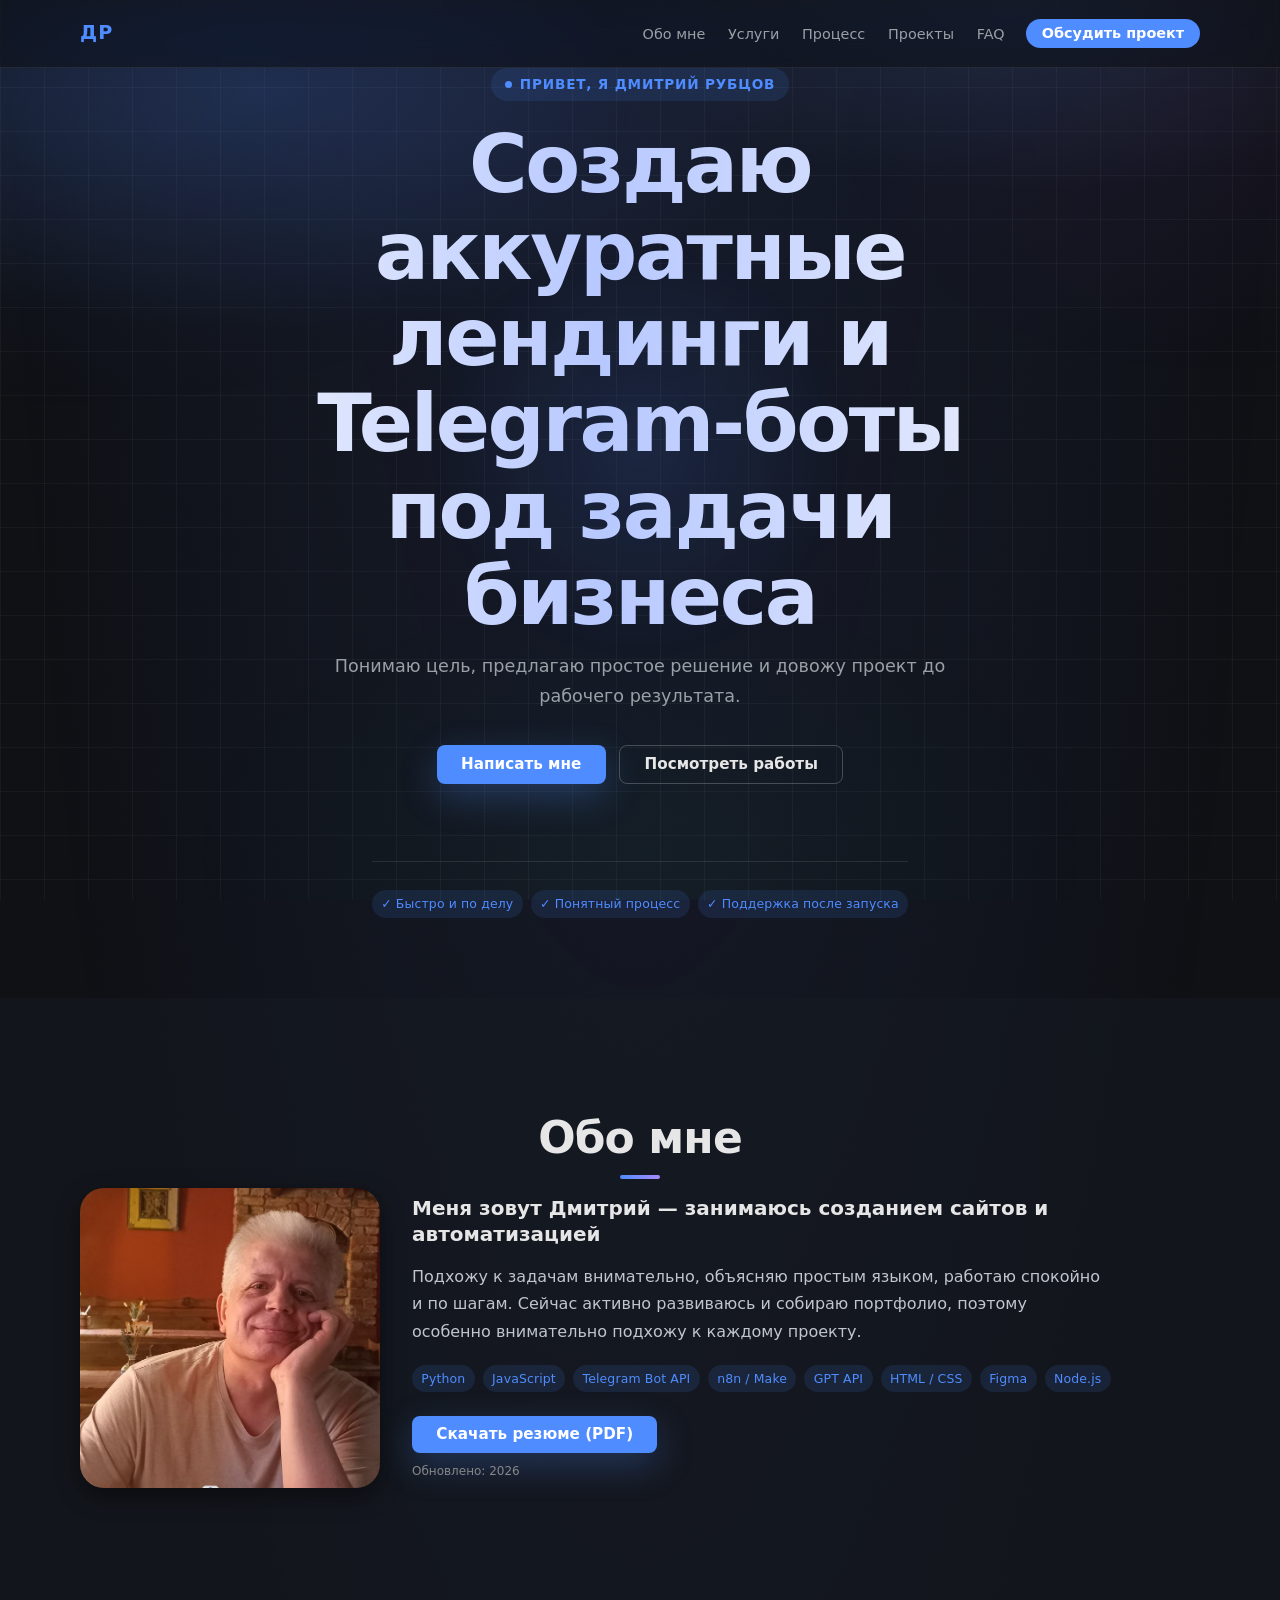
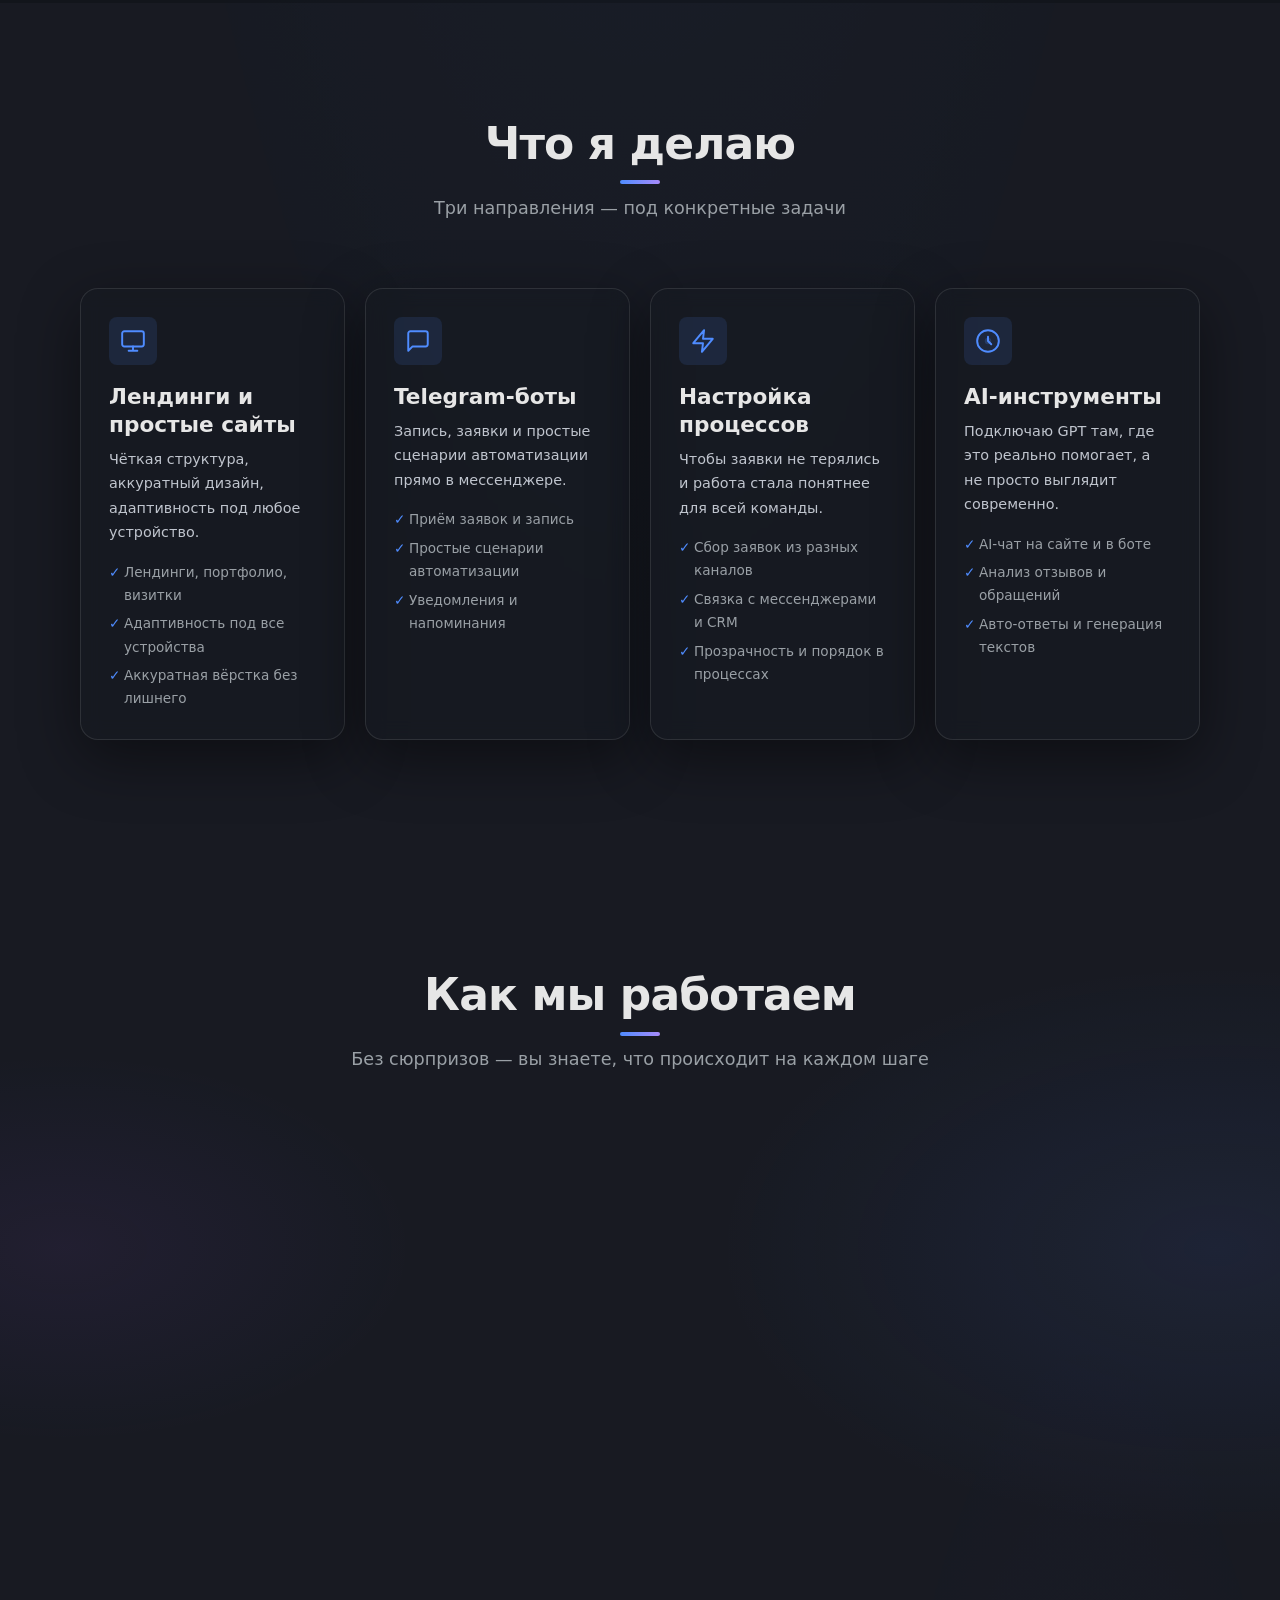
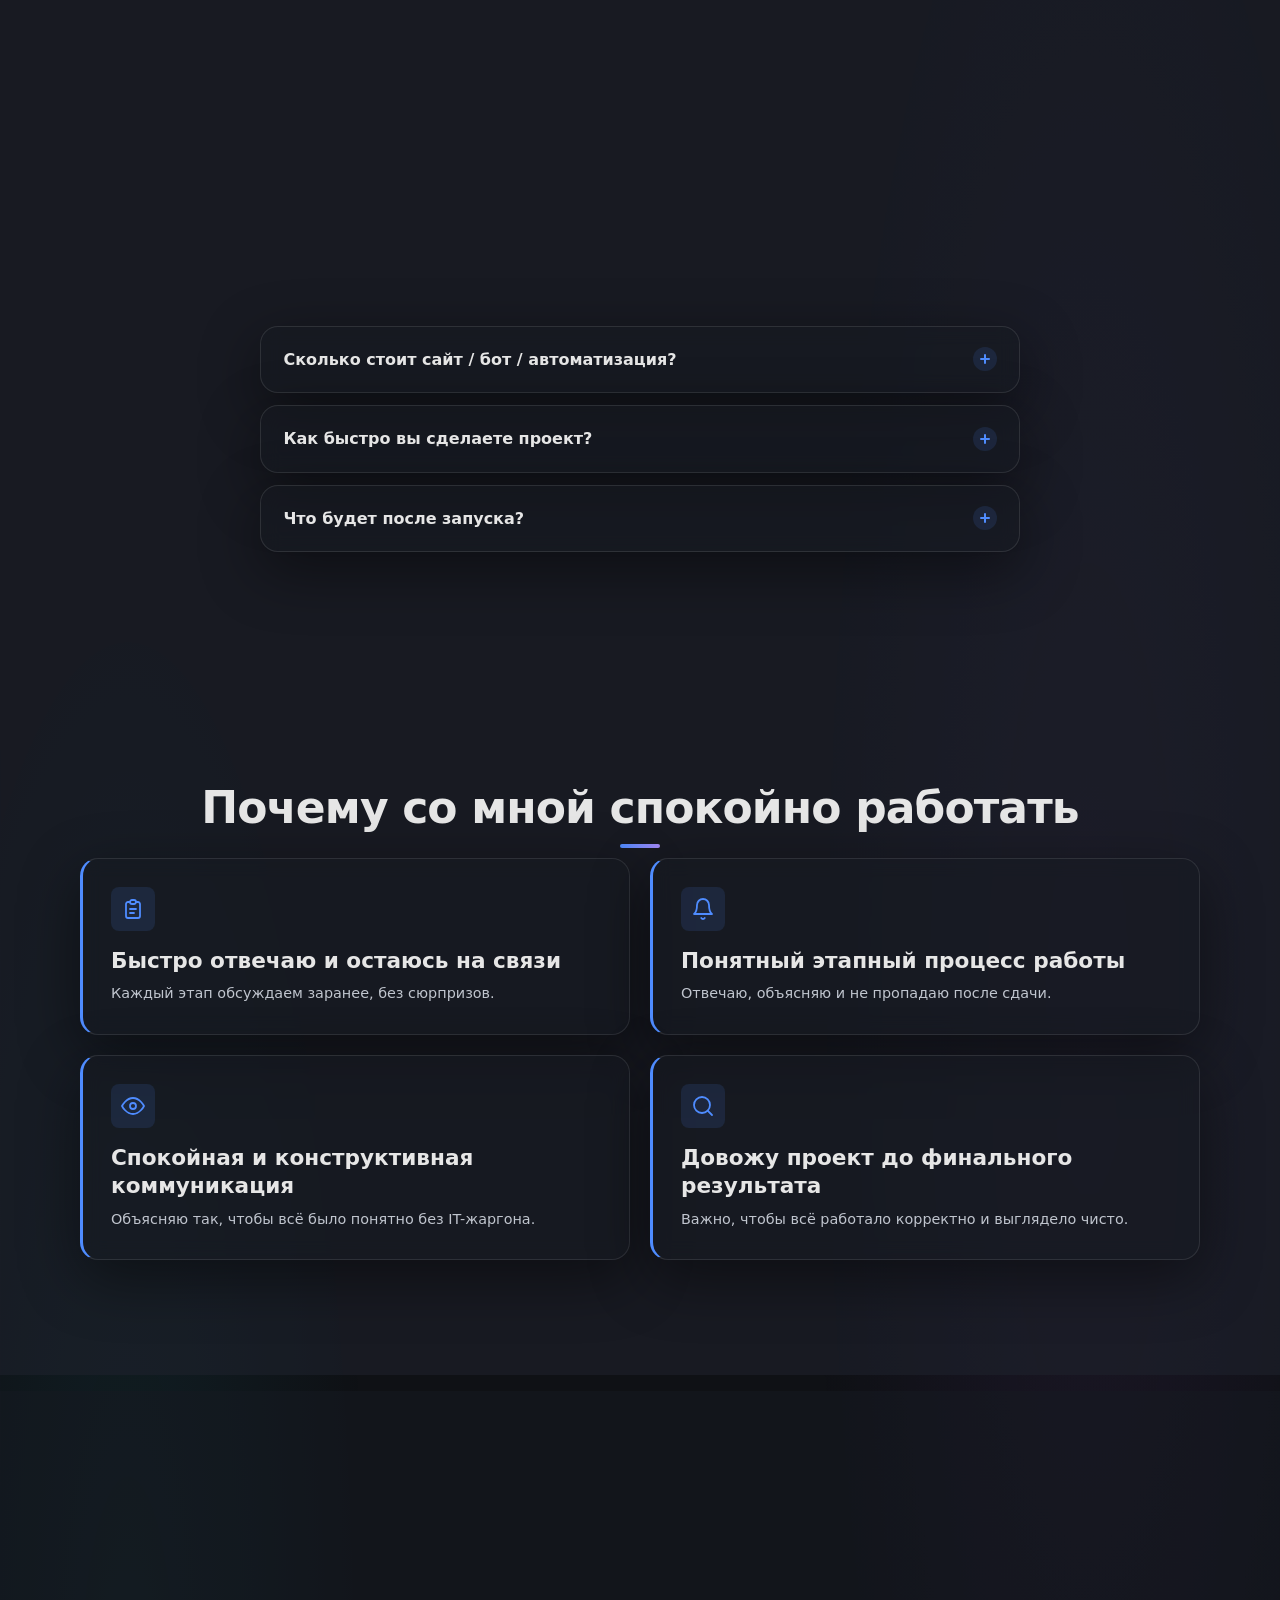
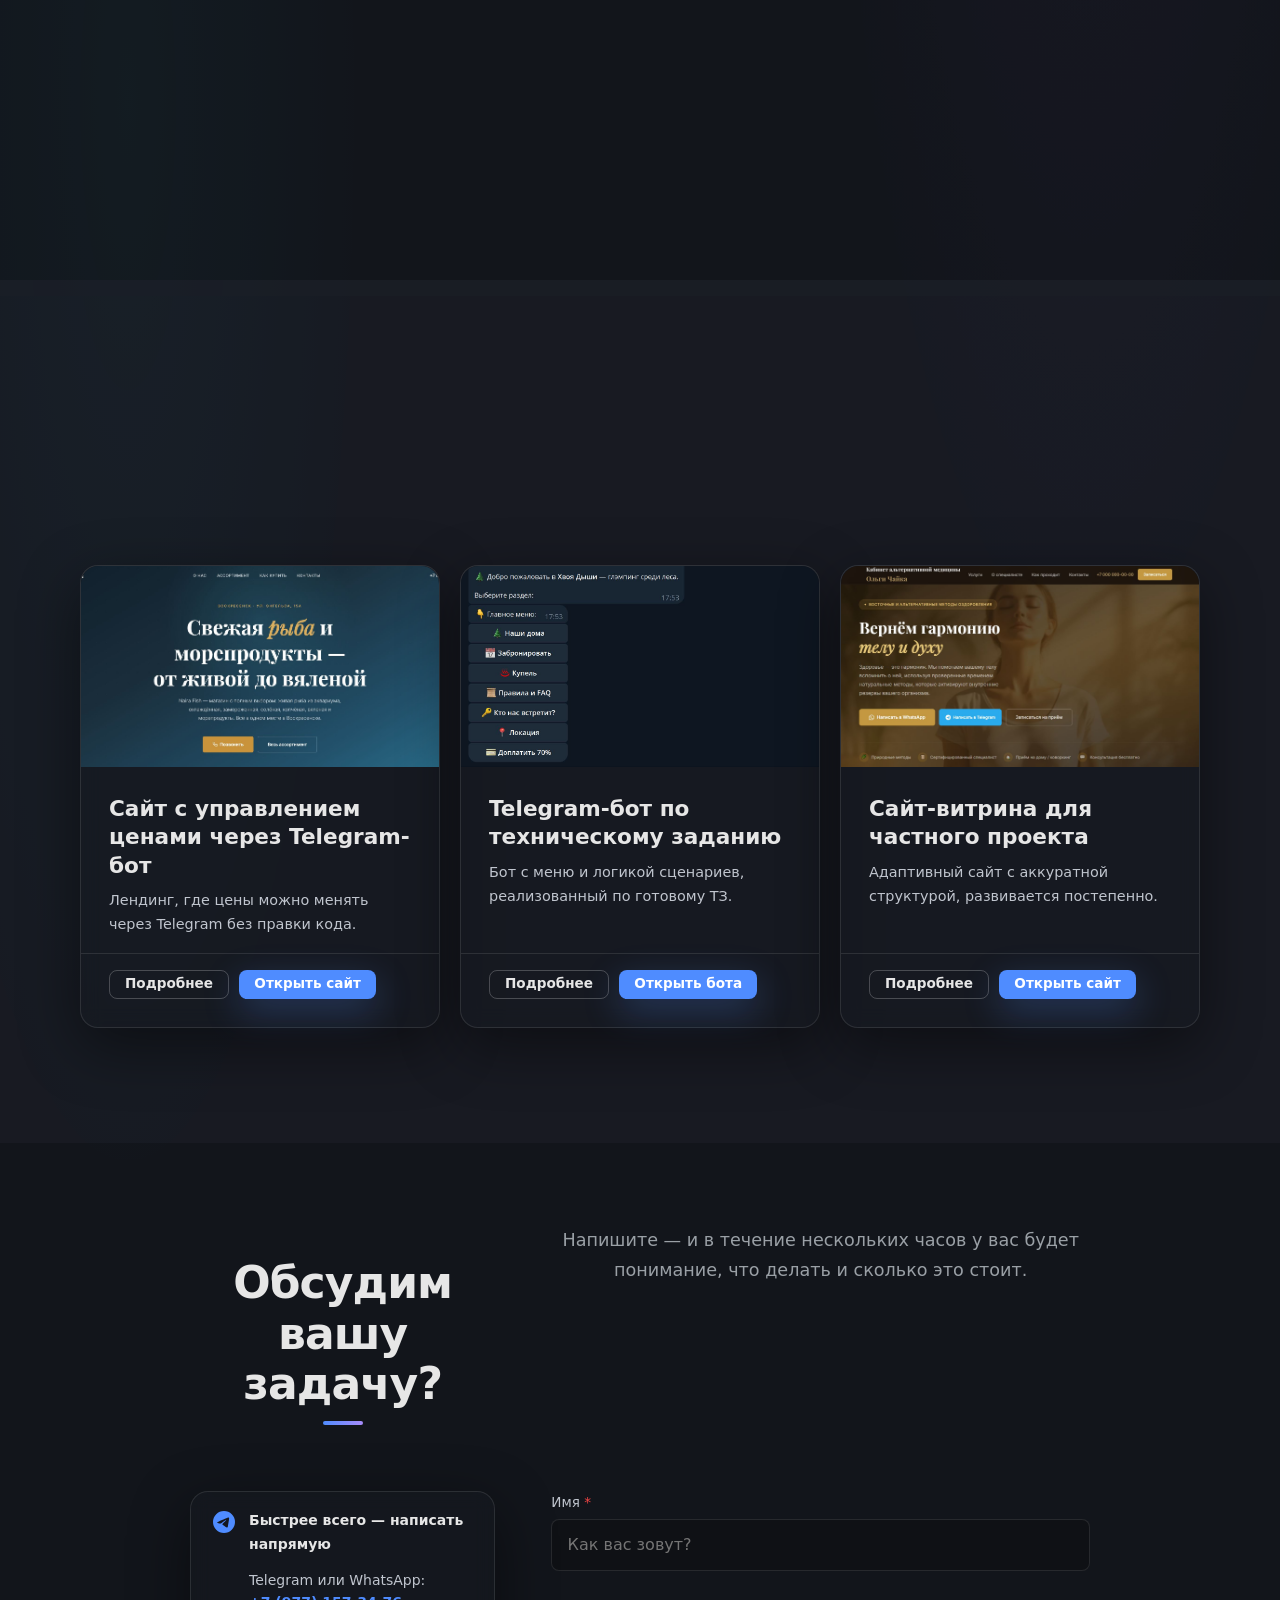
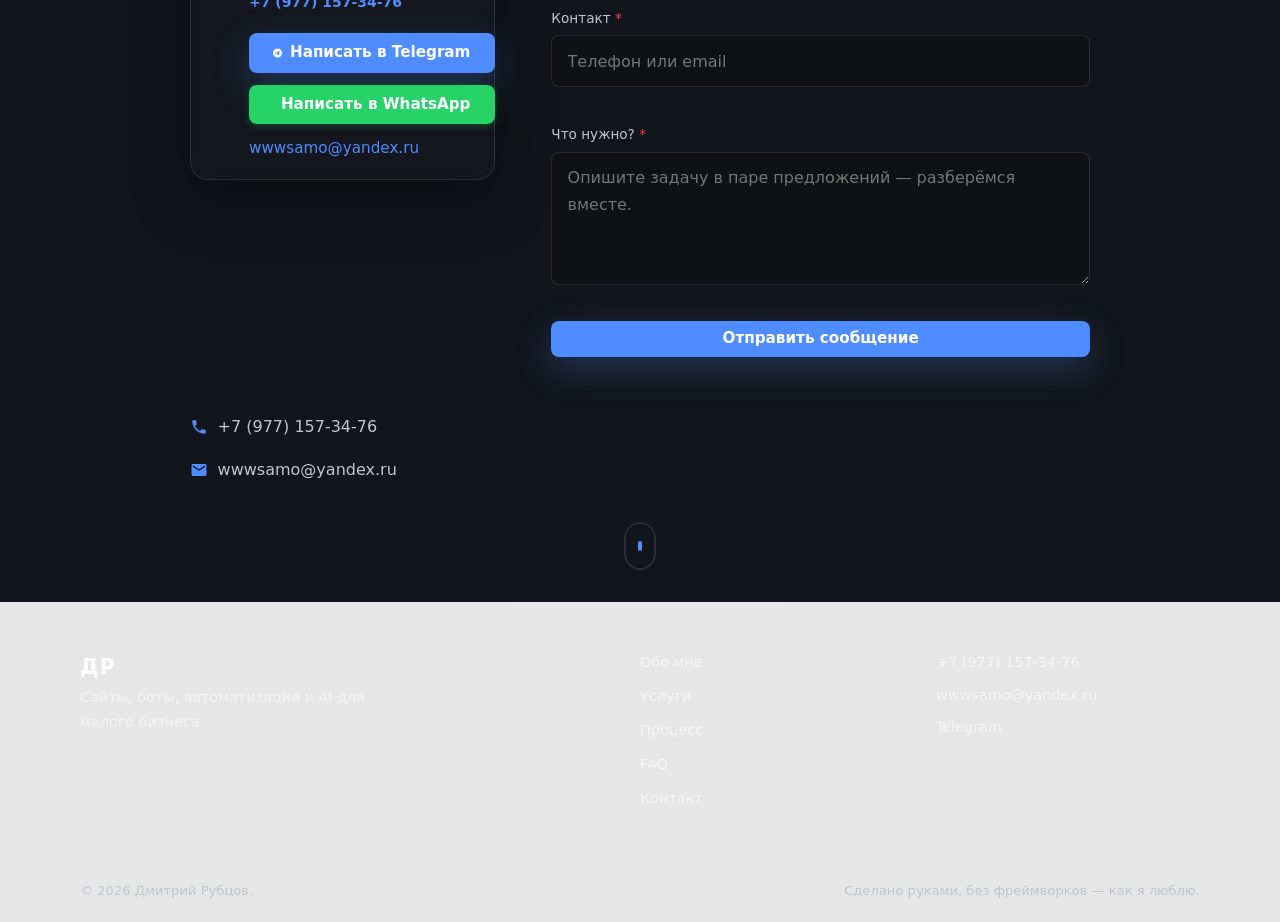
==== commit 747bfa0f: "Fix: telegram link, mailto target, add projects to nav" ====
--- a/index.html
+++ b/index.html
@@ -34,6 +34,7 @@
         <li><a href="#about"   class="nav__link">Обо мне</a></li>
         <li><a href="#services" class="nav__link">Услуги</a></li>
         <li><a href="#process"  class="nav__link">Процесс</a></li>
+        <li><a href="#projects" class="nav__link">Проекты</a></li>
         <li><a href="#faq"      class="nav__link">FAQ</a></li>
         <li><a href="#contact"  class="nav__link nav__link--cta">Обсудить проект</a></li>
       </ul>
@@ -591,7 +592,7 @@
               </a>
             </li>
             <li>
-              <a href="mailto:wwwsamo@yandex.ru" class="contact__link" target="_blank">
+              <a href="mailto:wwwsamo@yandex.ru" class="contact__link">
                 <svg viewBox="0 0 24 24" fill="currentColor" width="18" height="18" aria-hidden="true">
                   <path d="M20 4H4c-1.1 0-2 .9-2 2v12c0 1.1.9 2 2 2h16c1.1 0 2-.9 2-2V6c0-1.1-.9-2-2-2zm0 4-8 5-8-5V6l8 5 8-5v2z"/>
                 </svg>
@@ -630,8 +631,8 @@
 
       <address class="footer__contact">
         <a href="tel:+79771573476" class="footer__link">+7 (977) 157-34-76</a>
-        <a href="mailto:wwwsamo@yandex.ru" class="footer__link" target="_blank" rel="noopener noreferrer">wwwsamo@yandex.ru</a>
-        <a href="https://t.me/samorabota" class="footer__link" target="_blank" rel="noopener noreferrer">Telegram</a>
+        <a href="mailto:wwwsamo@yandex.ru" class="footer__link">wwwsamo@yandex.ru</a>
+        <a href="https://t.me/samorabotaD_bot" class="footer__link" target="_blank" rel="noopener noreferrer">Telegram</a>
       </address>
 
     </div>
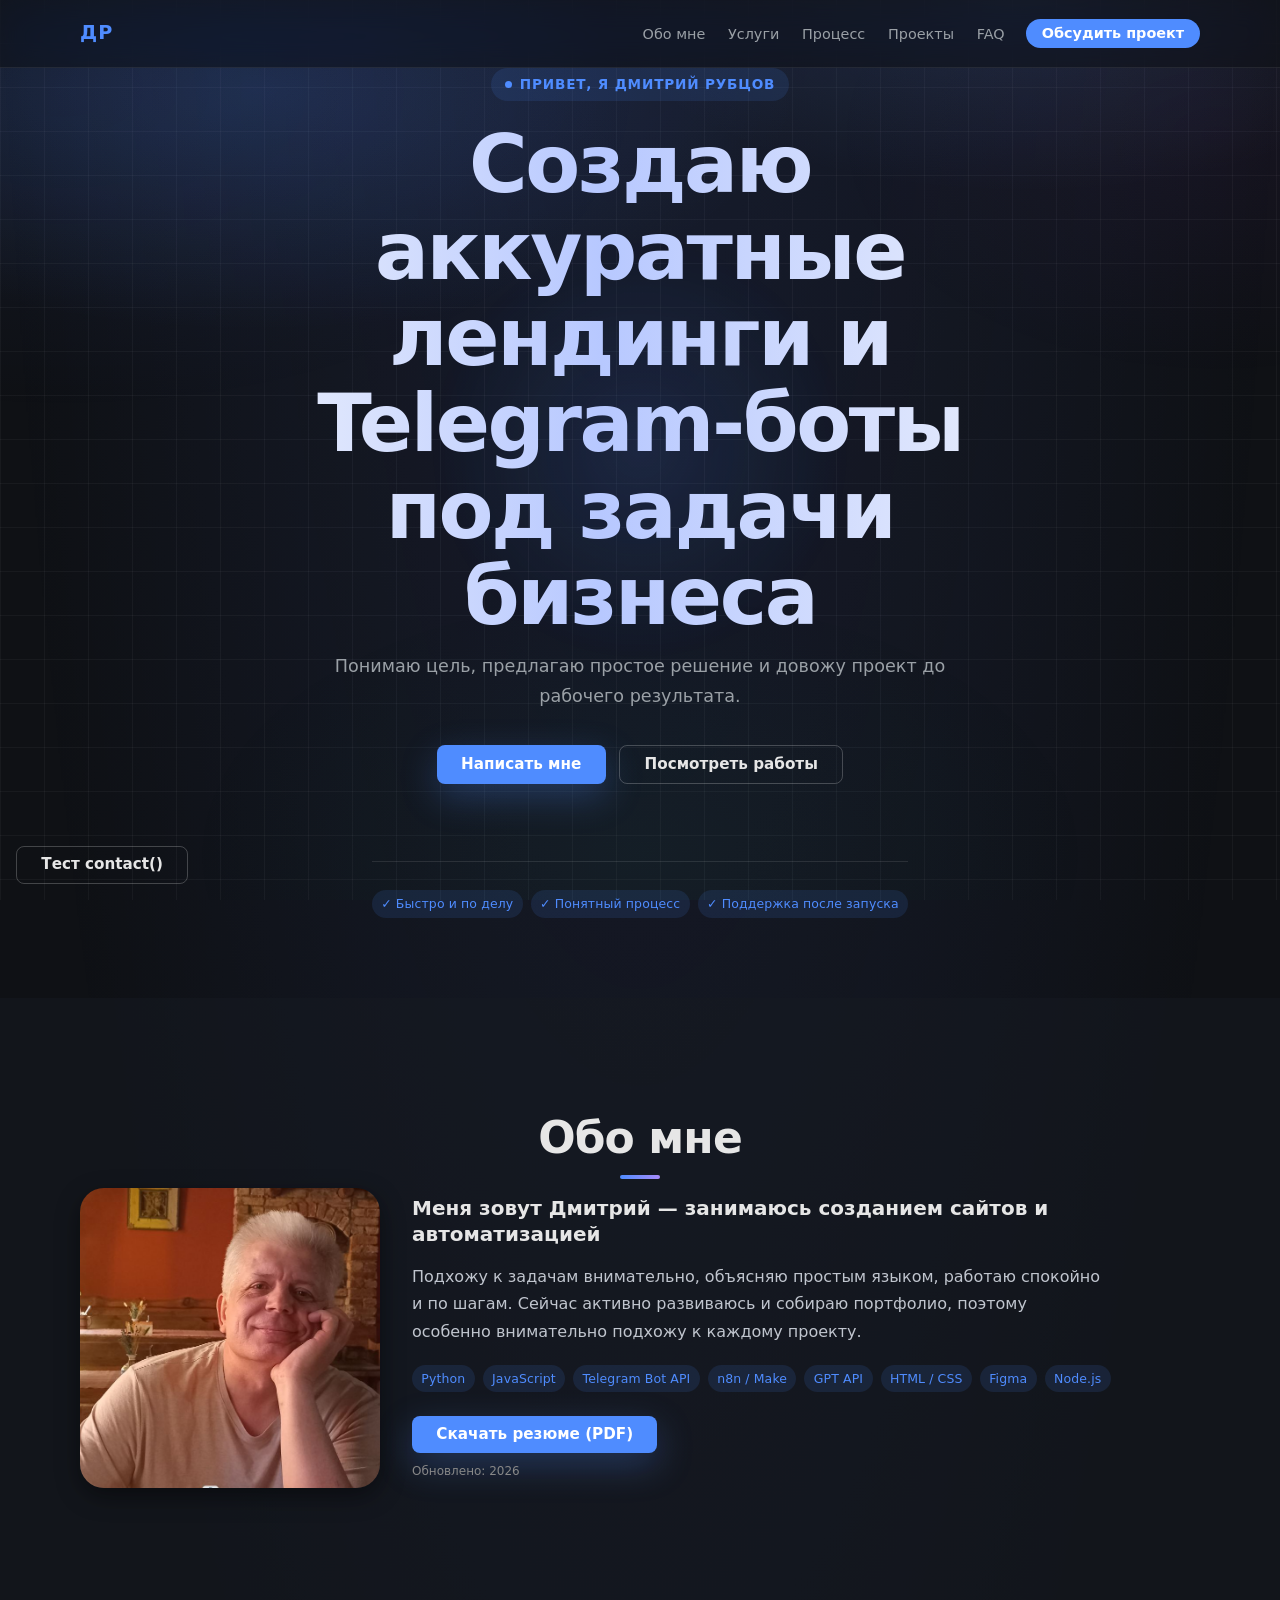
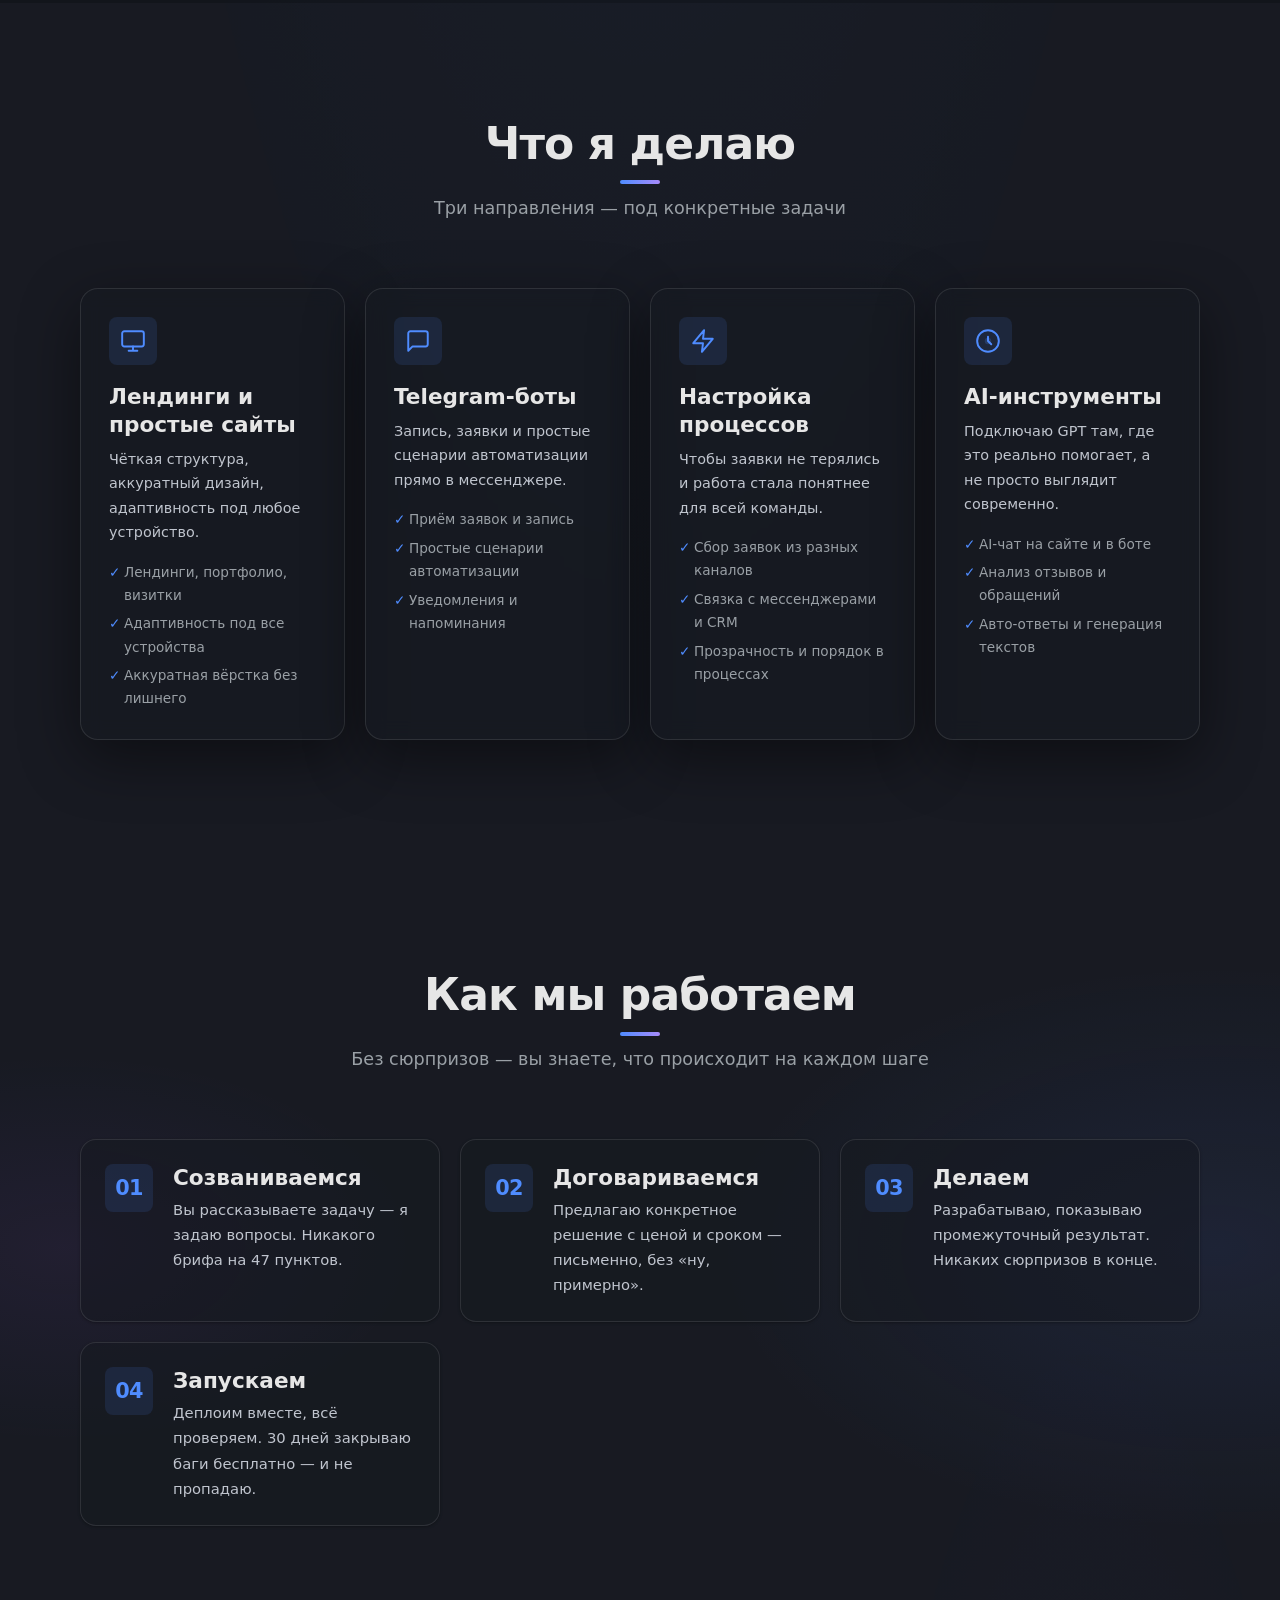
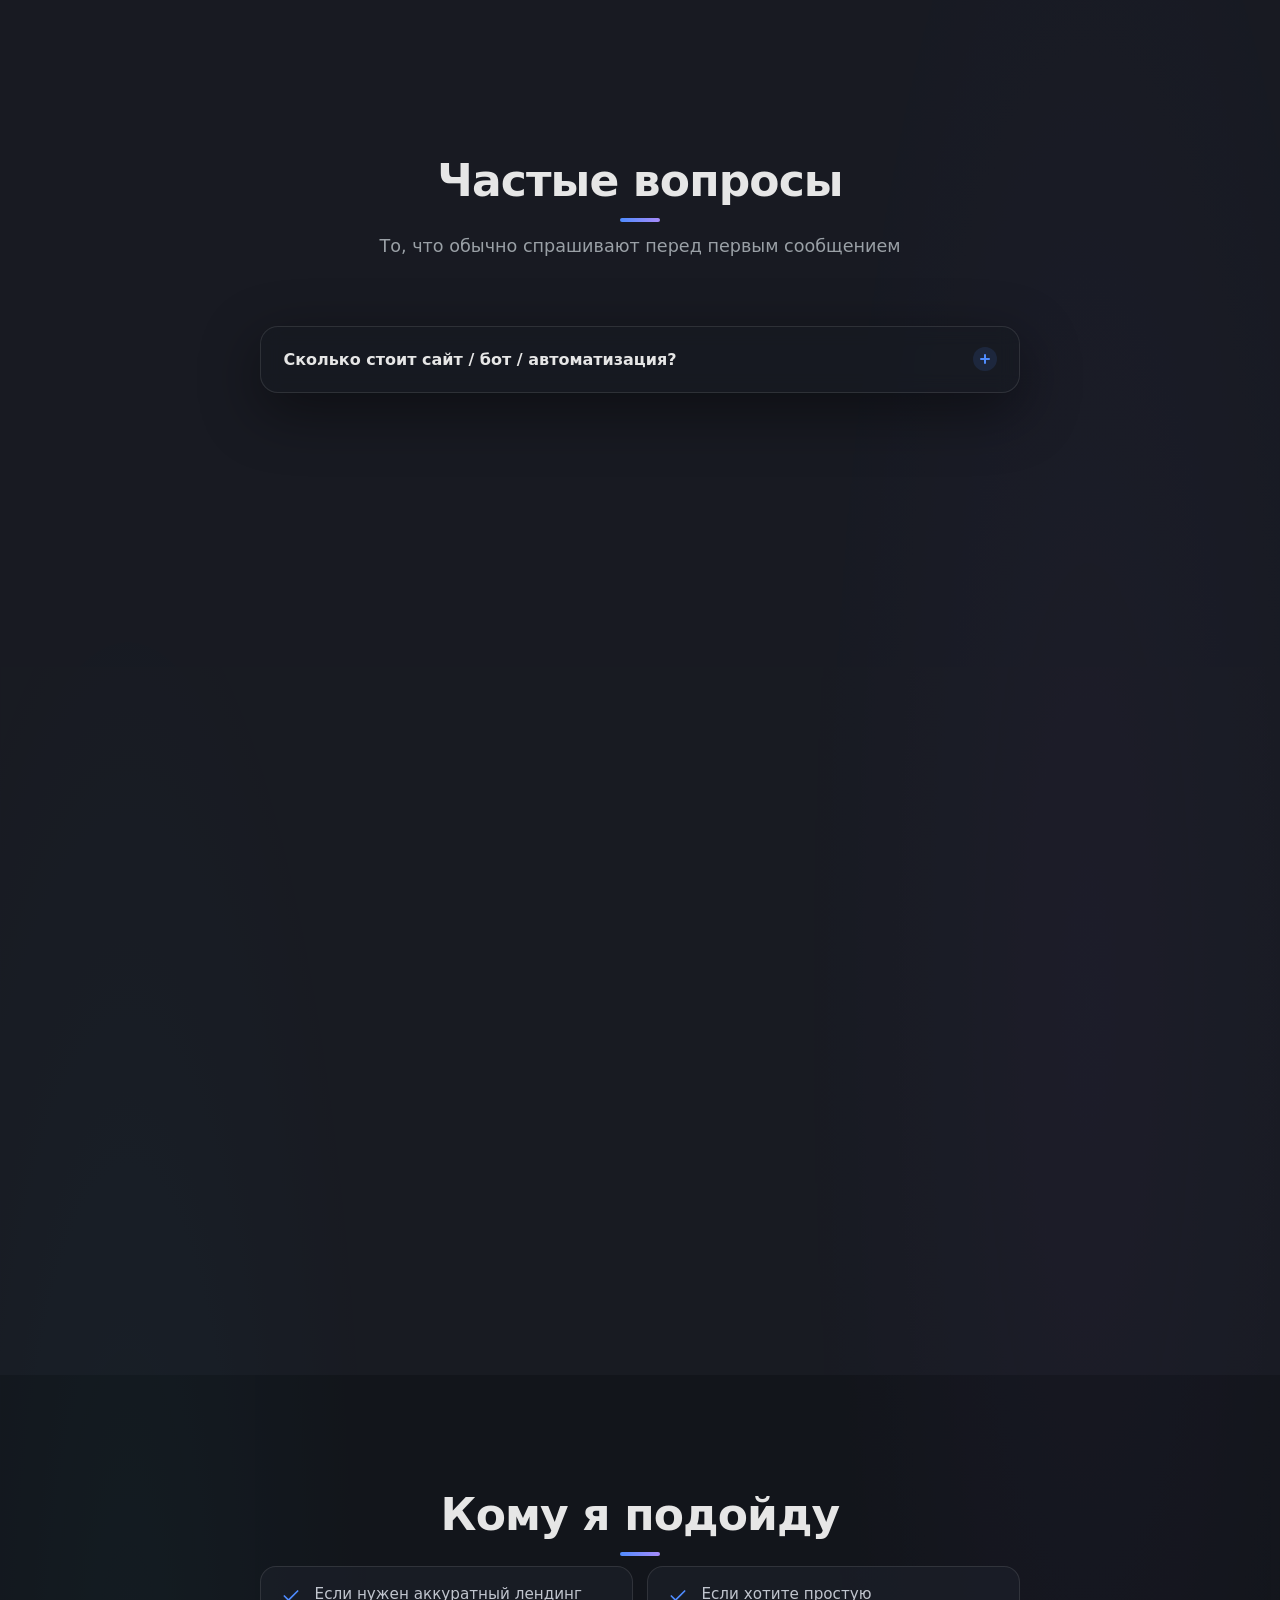
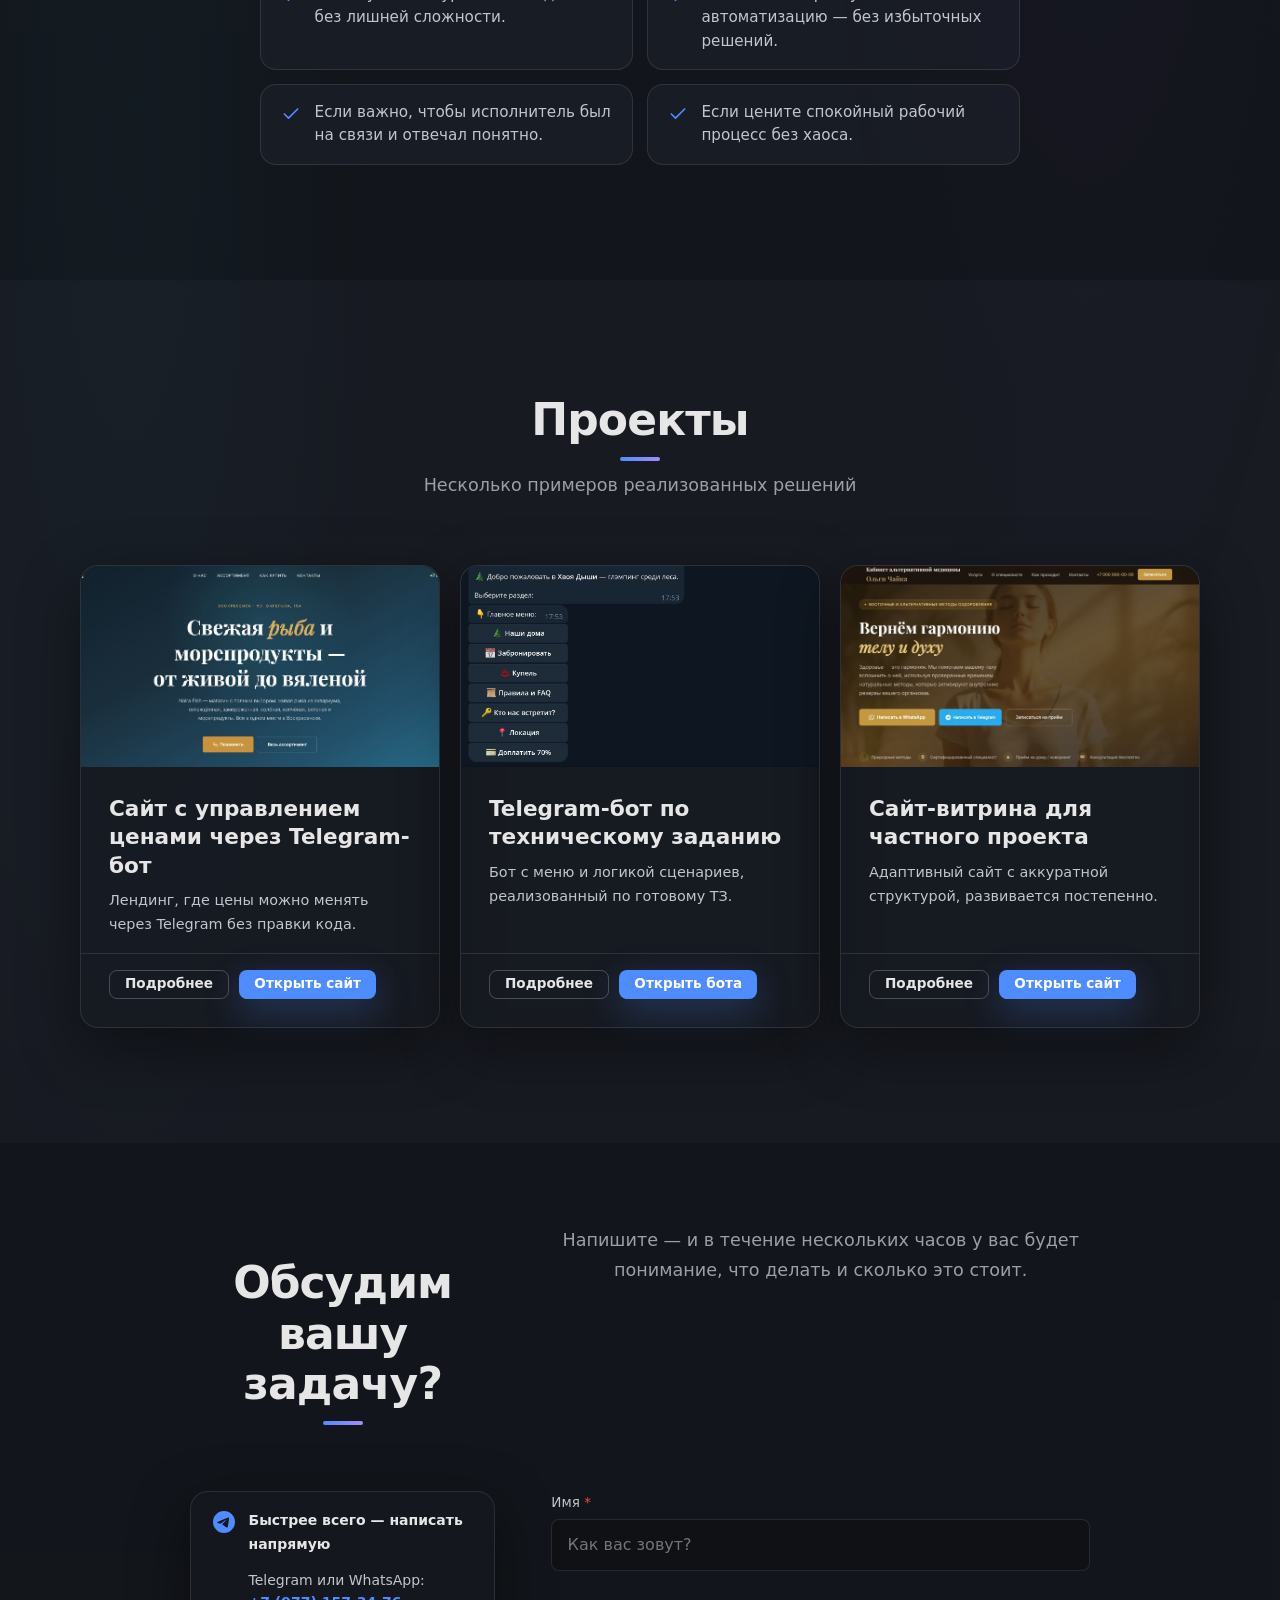
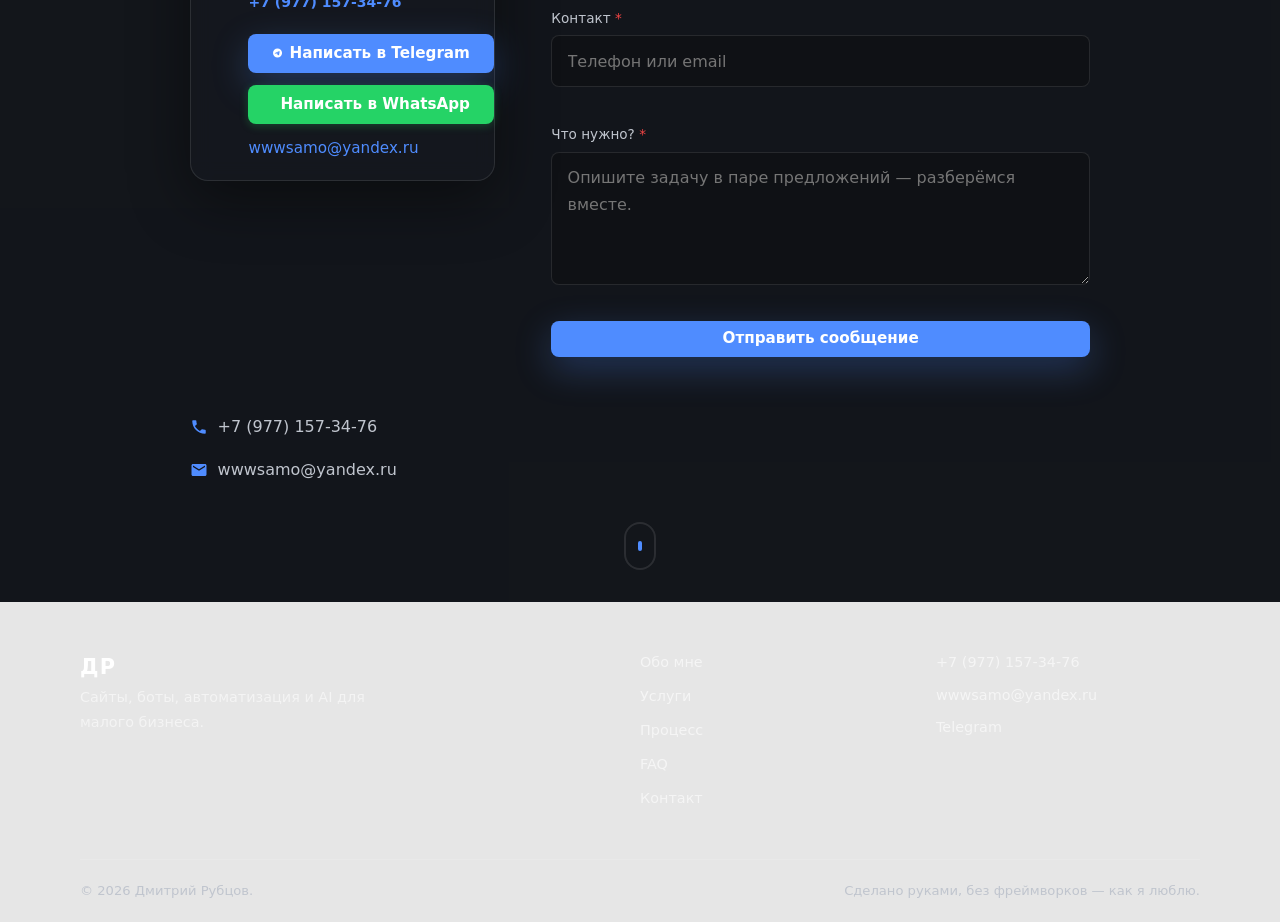
==== commit 112fa212: "Temp: add contact() test button" ====
--- a/index.html
+++ b/index.html
@@ -649,6 +649,8 @@
     </svg>
   </button>
 
+  <button id="testFn" class="btn btn--outline" style="position:fixed;left:16px;bottom:16px;z-index:9999">Тест contact()</button>
+
   <script src="script.js"></script>
 </body>
 </html>
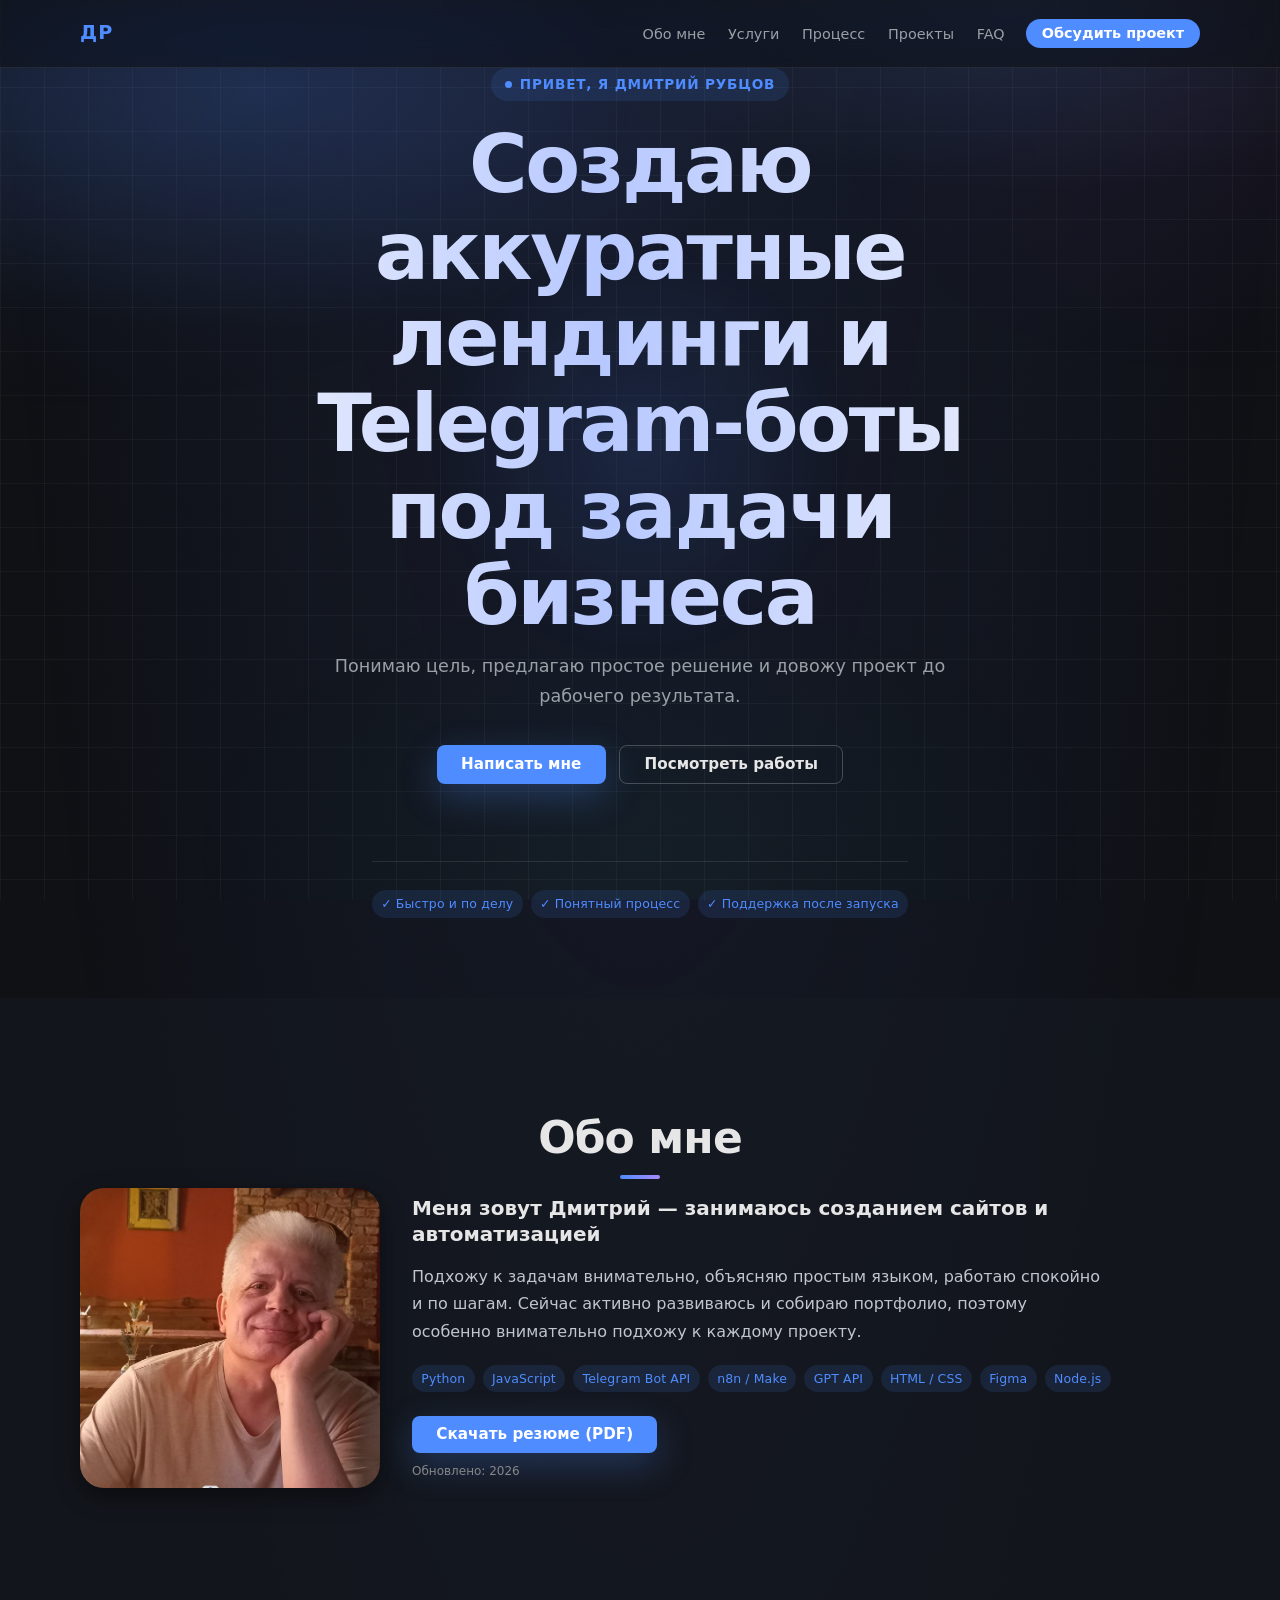
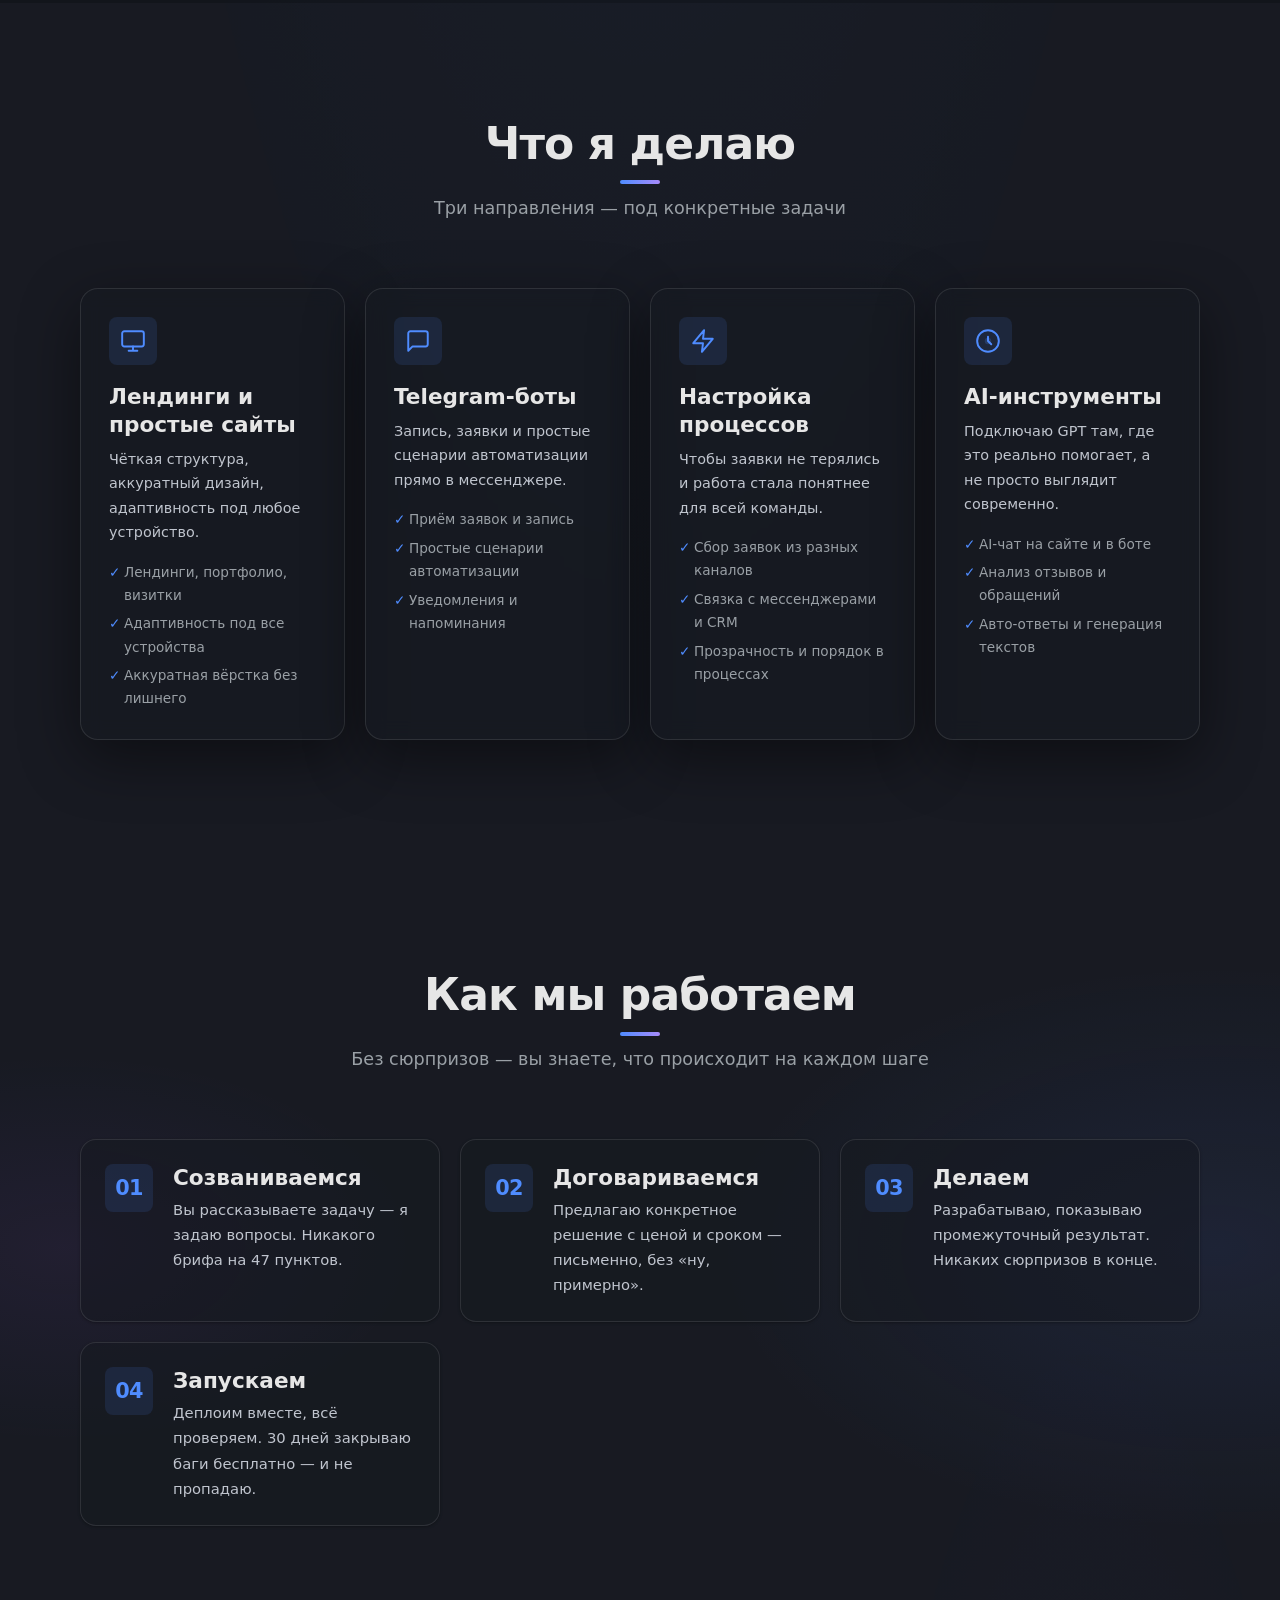
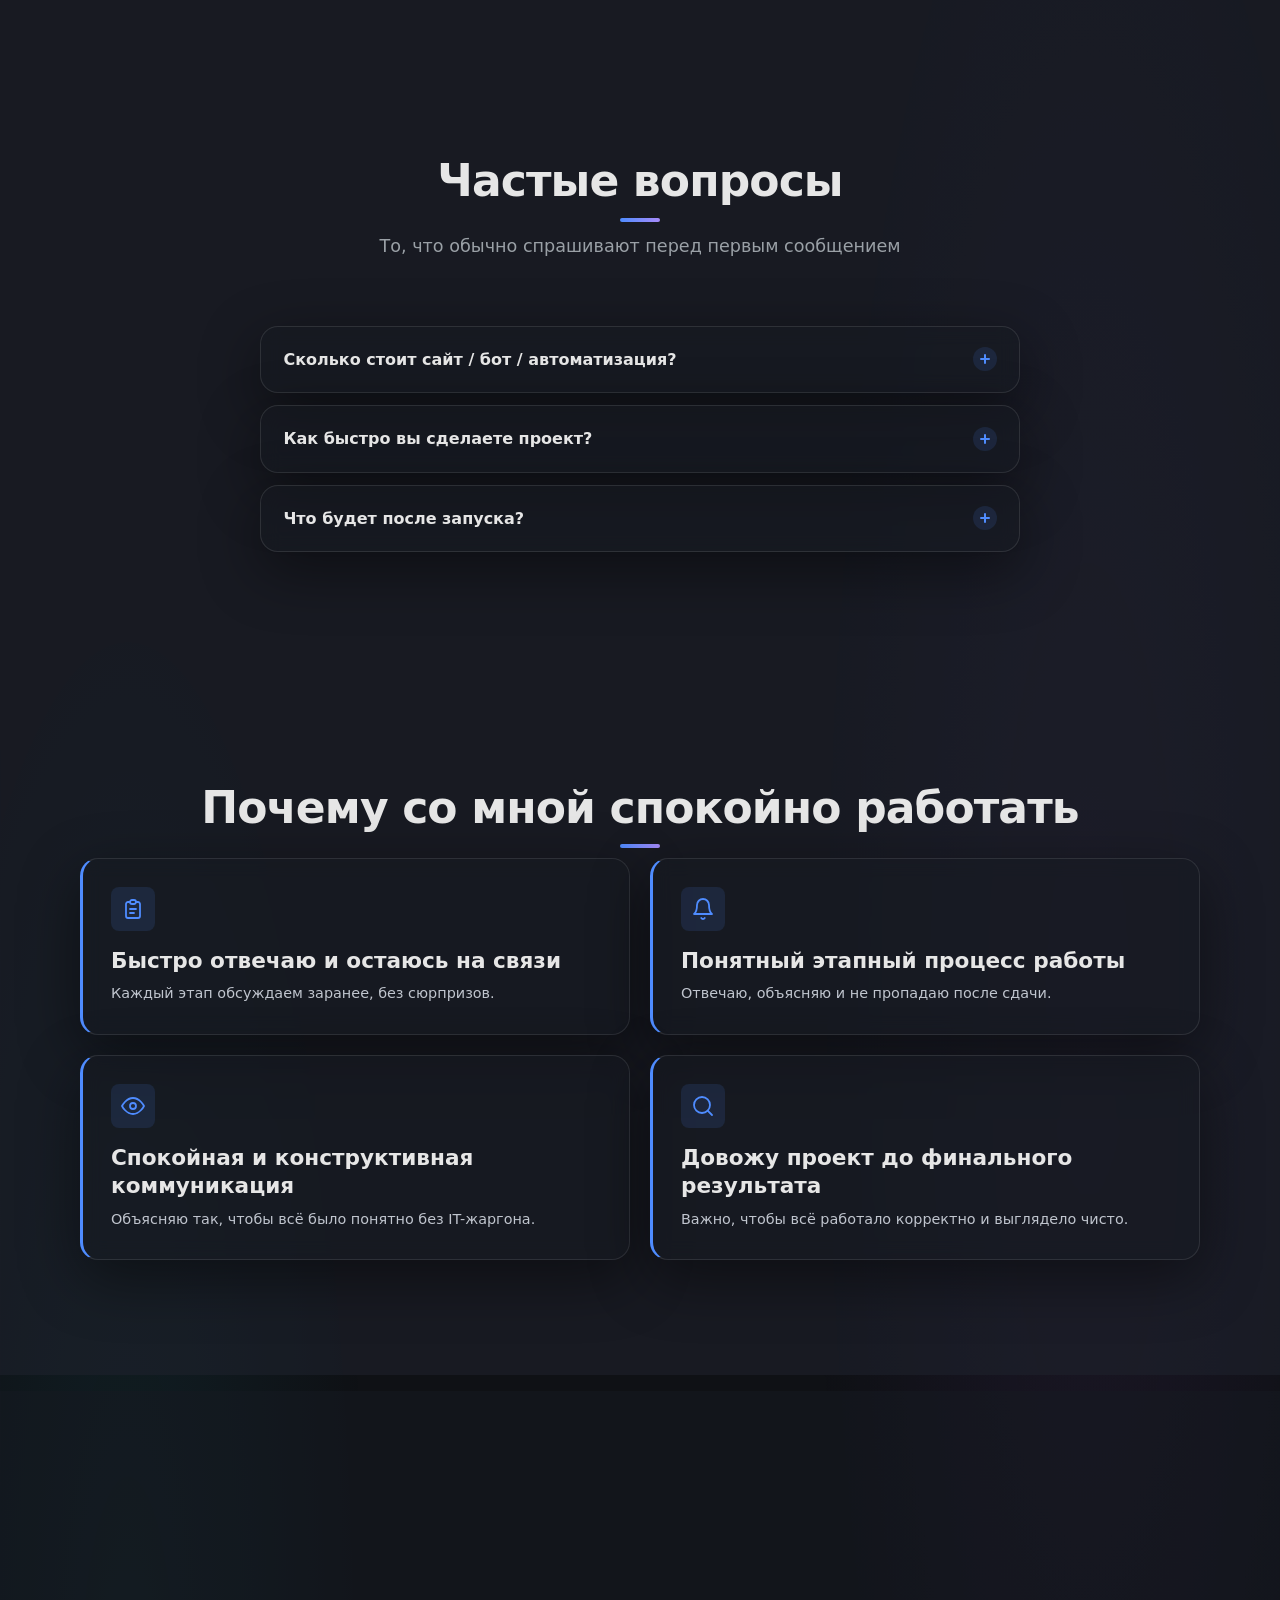
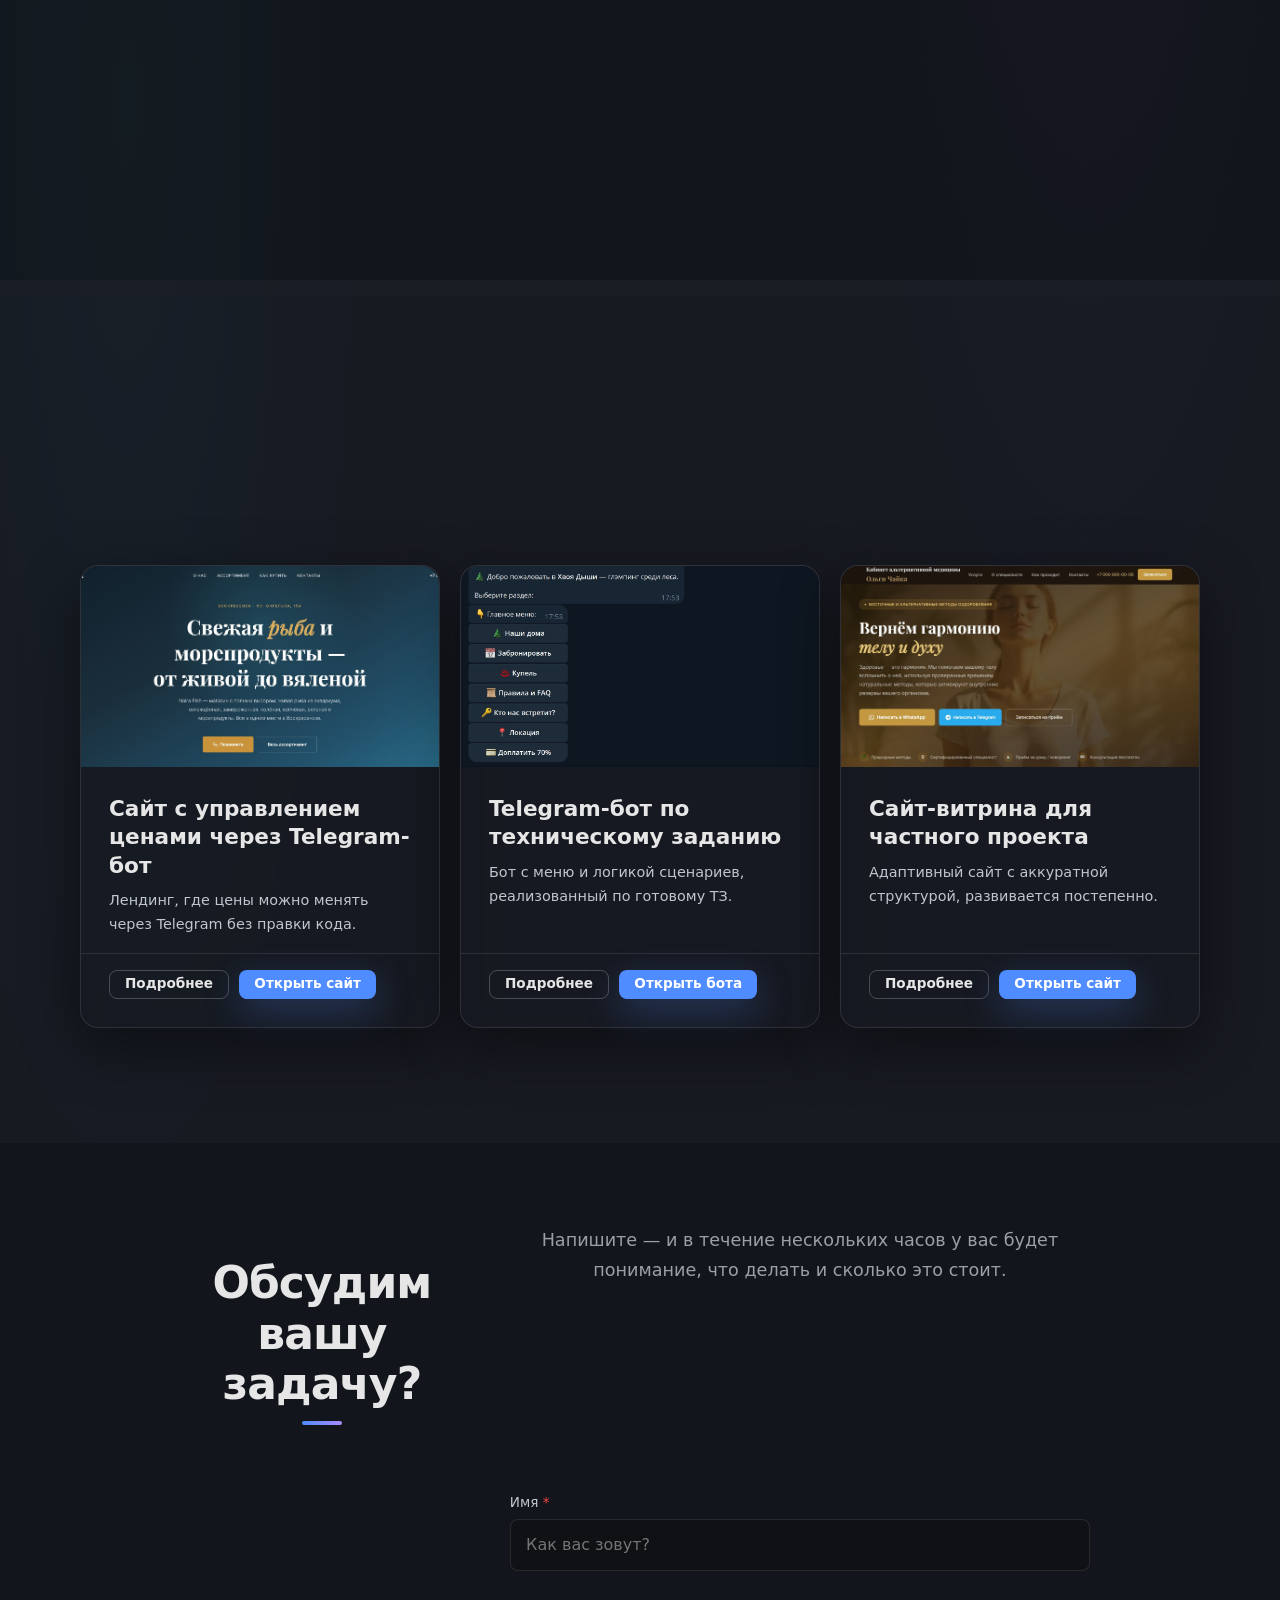
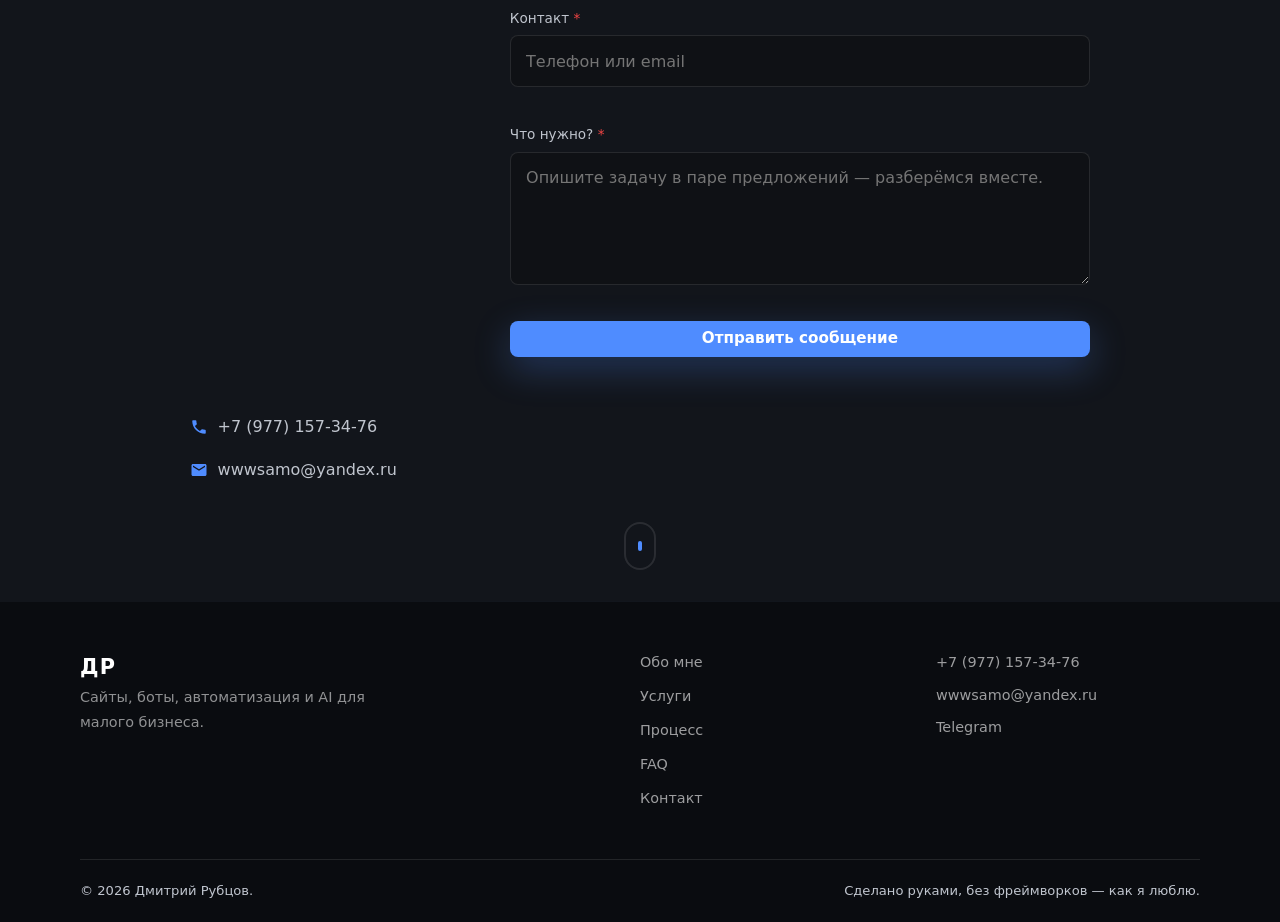
==== commit 42ba13d1: "Simplify contact messenger block: title + phone only" ====
--- a/index.html
+++ b/index.html
@@ -510,29 +510,9 @@
 
         <!-- Мессенджер CTA -->
         <div class="contact__messenger">
-          <svg viewBox="0 0 24 24" fill="currentColor" width="22" height="22"
-               aria-hidden="true" class="contact__messenger-icon">
-            <path d="M11.944 0A12 12 0 0 0 0 12a12 12 0 0 0 12 12 12 12 0 0 0 12-12A12 12 0 0 0 12 0a12 12 0 0 0-.056 0zm4.962 7.224c.1-.002.321.023.465.14a.506.506 0 0 1 .171.325c.016.093.036.306.02.472-.18 1.898-.962 6.502-1.36 8.627-.168.9-.499 1.201-.82 1.23-.696.065-1.225-.46-1.9-.902-1.056-.693-1.653-1.124-2.678-1.8-1.185-.78-.417-1.21.258-1.91.177-.184 3.247-2.977 3.307-3.23.007-.032.014-.15-.056-.212s-.174-.041-.249-.024c-.106.024-1.793 1.14-5.061 3.345-.48.33-.913.49-1.302.48-.428-.008-1.252-.241-1.865-.44-.752-.245-1.349-.374-1.297-.789.027-.216.325-.437.893-.663 3.498-1.524 5.83-2.529 6.998-3.014 3.332-1.386 4.025-1.627 4.476-1.635z"/>
-          </svg>
           <div class="contact__messenger-body">
-            <p class="contact__messenger-title">Быстрее всего — написать напрямую</p>
-            <p class="contact__messenger-text">
-              Telegram или WhatsApp:
-              <strong>+7&nbsp;(977)&nbsp;157‑34‑76</strong>
-            </p>
-            <div class="contact__messenger-btns">
-              <a href="https://t.me/samorabotaD_bot" class="btn btn--primary btn--icon"
-                 target="_blank" rel="noopener noreferrer">
-                <svg viewBox="0 0 24 24" fill="currentColor" width="18" height="18" aria-hidden="true"><path d="M11.944 0A12 12 0 0 0 0 12a12 12 0 0 0 12 12 12 12 0 0 0 12-12A12 12 0 0 0 12 0a12 12 0 0 0-.056 0zm4.962 7.224c.1-.002.321.023.465.14a.506.506 0 0 1 .171.325c.016.093.036.306.02.472-.18 1.898-.962 6.502-1.36 8.627-.168.9-.499 1.201-.82 1.23-.696.065-1.225-.46-1.9-.902-1.056-.693-1.653-1.124-2.678-1.8-1.185-.78-.417-1.21.258-1.91.177-.184 3.247-2.977 3.307-3.23.007-.032.014-.15-.056-.212s-.174-.041-.249-.024c-.106.024-1.793 1.14-5.061 3.345-.48.33-.913.49-1.302.48-.428-.008-1.252-.241-1.865-.44-.752-.245-1.349-.374-1.297-.789.027-.216.325-.437.893-.663 3.498-1.524 5.83-2.529 6.998-3.014 3.332-1.386 4.025-1.627 4.476-1.635z"/></svg>
-                Написать в Telegram
-              </a>
-              <a href="https://wa.me/79771573476" class="btn btn--whatsapp btn--icon"
-                 target="_blank" rel="noopener noreferrer">
-                <svg viewBox="0 0 24 24" fill="currentColor" width="18" height="18" aria-hidden="true"><path d="M17.472 14.382c-.297-.149-1.758-.867-2.03-.967-.273-.099-.471-.148-.67.15-.197.297-.767.966-.94 1.164-.173.199-.347.223-.644.075-.297-.15-1.255-.463-2.39-1.475-.883-.788-1.48-1.761-1.653-2.059-.173-.297-.018-.458.13-.606.134-.133.298-.347.446-.52.149-.174.198-.298.298-.497.099-.198.05-.371-.025-.52-.075-.149-.669-1.612-.916-2.207-.242-.579-.487-.5-.669-.51-.173-.008-.371-.01-.57-.01-.198 0-.52.074-.792.372-.272.297-1.04 1.016-1.04 2.479 0 1.462 1.065 2.875 1.213 3.074.149.198 2.096 3.2 5.077 4.487.709.306 1.262.489 1.694.625.712.227 1.36.195 1.871.118.571-.085 1.758-.719 2.006-1.413.248-.694.248-1.289.173-1.413-.074-.124-.272-.198-.57-.347m-5.421 7.403h-.004a9.87 9.87 0 0 1-5.031-1.378l-.361-.214-3.741.982.998-3.648-.235-.374a9.86 9.86 0 0 1-1.51-5.26c.001-5.45 4.436-9.884 9.888-9.884 2.64 0 5.122 1.03 6.988 2.898a9.825 9.825 0 0 1 2.893 6.994c-.003 5.45-4.437 9.884-9.885 9.884m8.413-18.297A11.815 11.815 0 0 0 12.05 0C5.495 0 .16 5.335.157 11.892c0 2.096.547 4.142 1.588 5.945L.057 24l6.305-1.654a11.882 11.882 0 0 0 5.683 1.448h.005c6.554 0 11.89-5.335 11.893-11.893a11.821 11.821 0 0 0-3.48-8.413z"/></svg>
-                Написать в WhatsApp
-              </a>
-              <a href="mailto:wwwsamo@yandex.ru" class="contact__email-link">wwwsamo@yandex.ru</a>
-            </div>
+            <p class="contact__messenger-title">Заполните форму или позвоните по телефону</p>
+            <a href="tel:+79771573476" class="contact__messenger-phone">+7&nbsp;(977)&nbsp;157‑34‑76</a>
           </div>
         </div>
 
@@ -649,8 +629,6 @@
     </svg>
   </button>
 
-  <button id="testFn" class="btn btn--outline" style="position:fixed;left:16px;bottom:16px;z-index:9999">Тест contact()</button>
-
   <script src="script.js"></script>
 </body>
 </html>
--- a/styles.css
+++ b/styles.css
@@ -1525,7 +1525,7 @@
    FOOTER
    ============================================================ */
 .footer {
-  background: var(--clr-text);
+  background: #0a0c10;
   color: rgba(255,255,255,.7);
   font-size: .9rem;
 }
@@ -1605,7 +1605,7 @@
   gap: .5rem;
   justify-content: space-between;
   font-size: .82rem;
-  color: rgba(255,255,255,.4);
+  color: rgba(255,255,255,.6);
 }
 
 
@@ -1972,6 +1972,15 @@
   padding: .55rem 1.2rem;
 }
 
+.contact__messenger-phone {
+  font-size: 1.25rem;
+  font-weight: var(--fw-semi);
+  color: var(--clr-accent);
+  text-decoration: none;
+  white-space: nowrap;
+}
+.contact__messenger-phone:hover { text-decoration: underline; }
+
 
 /* ============================================================
    PROJ-BLOCK — блоки на страницах кейсов
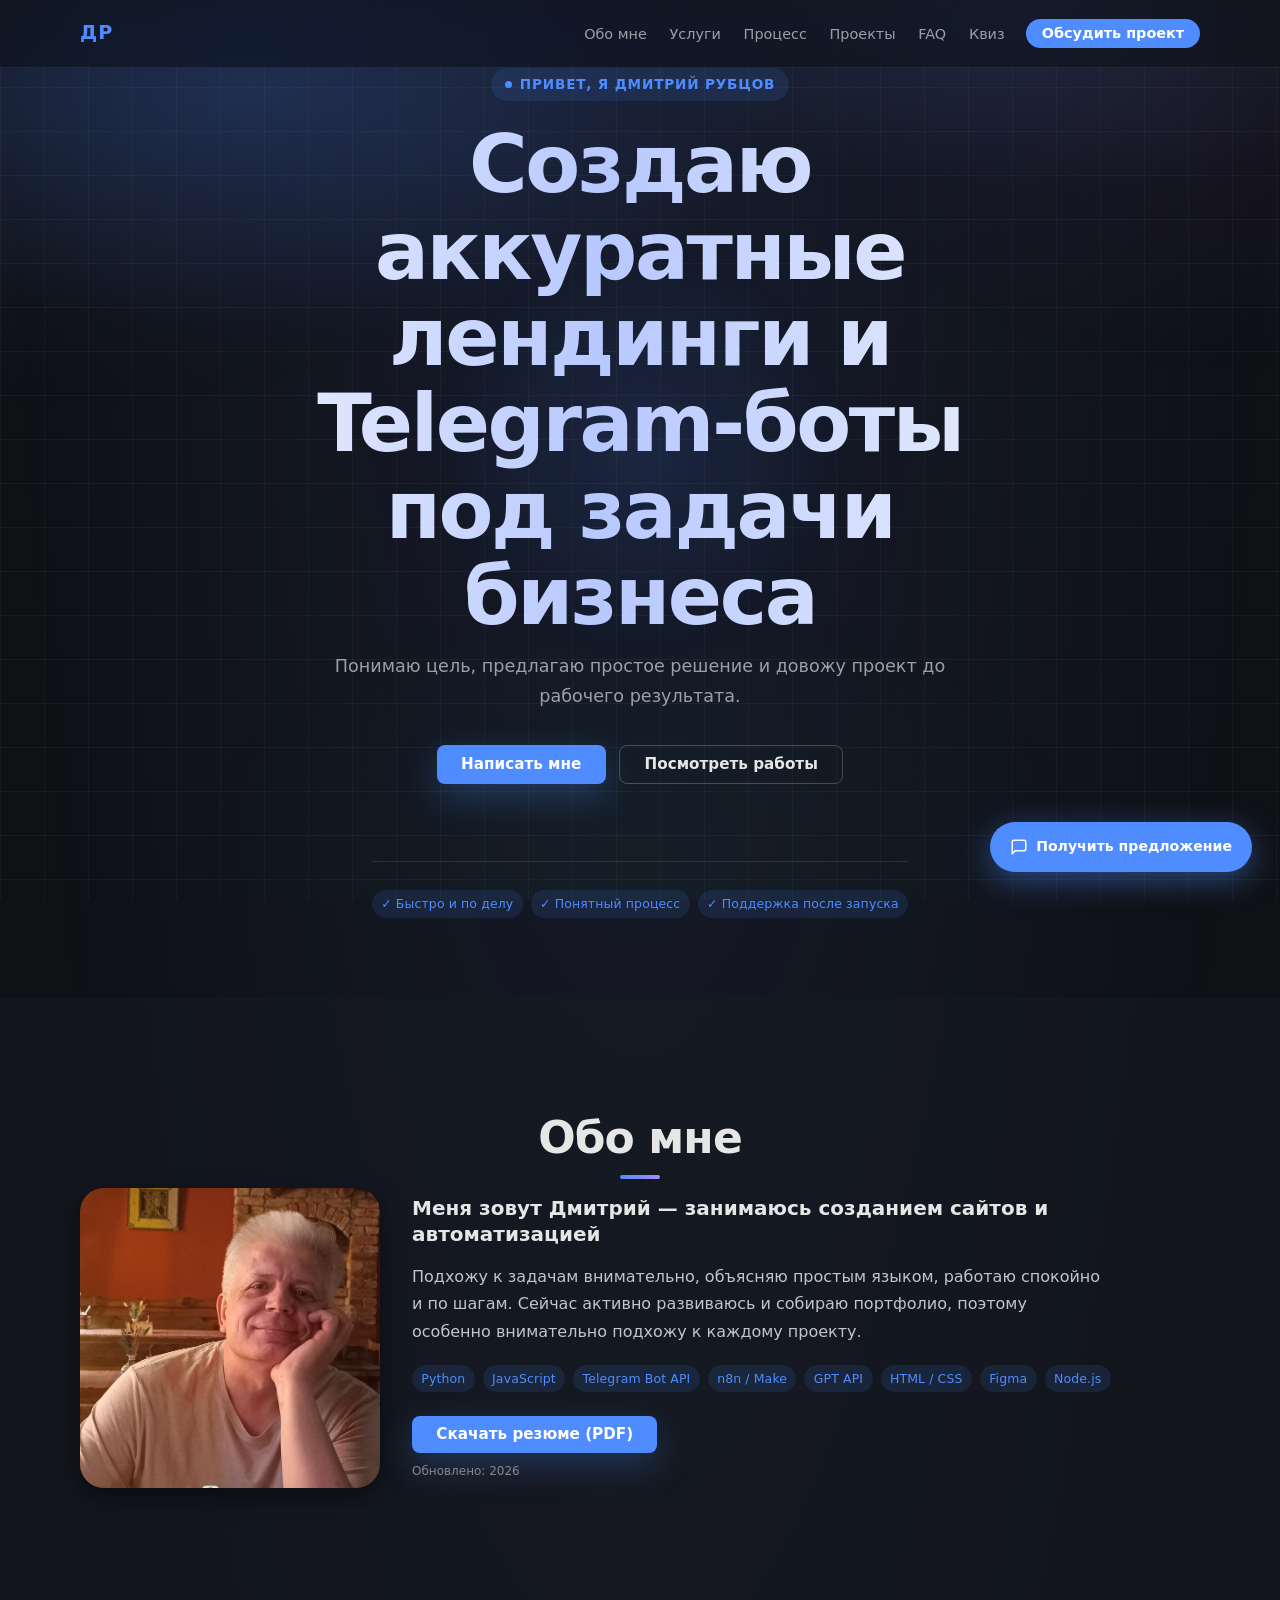
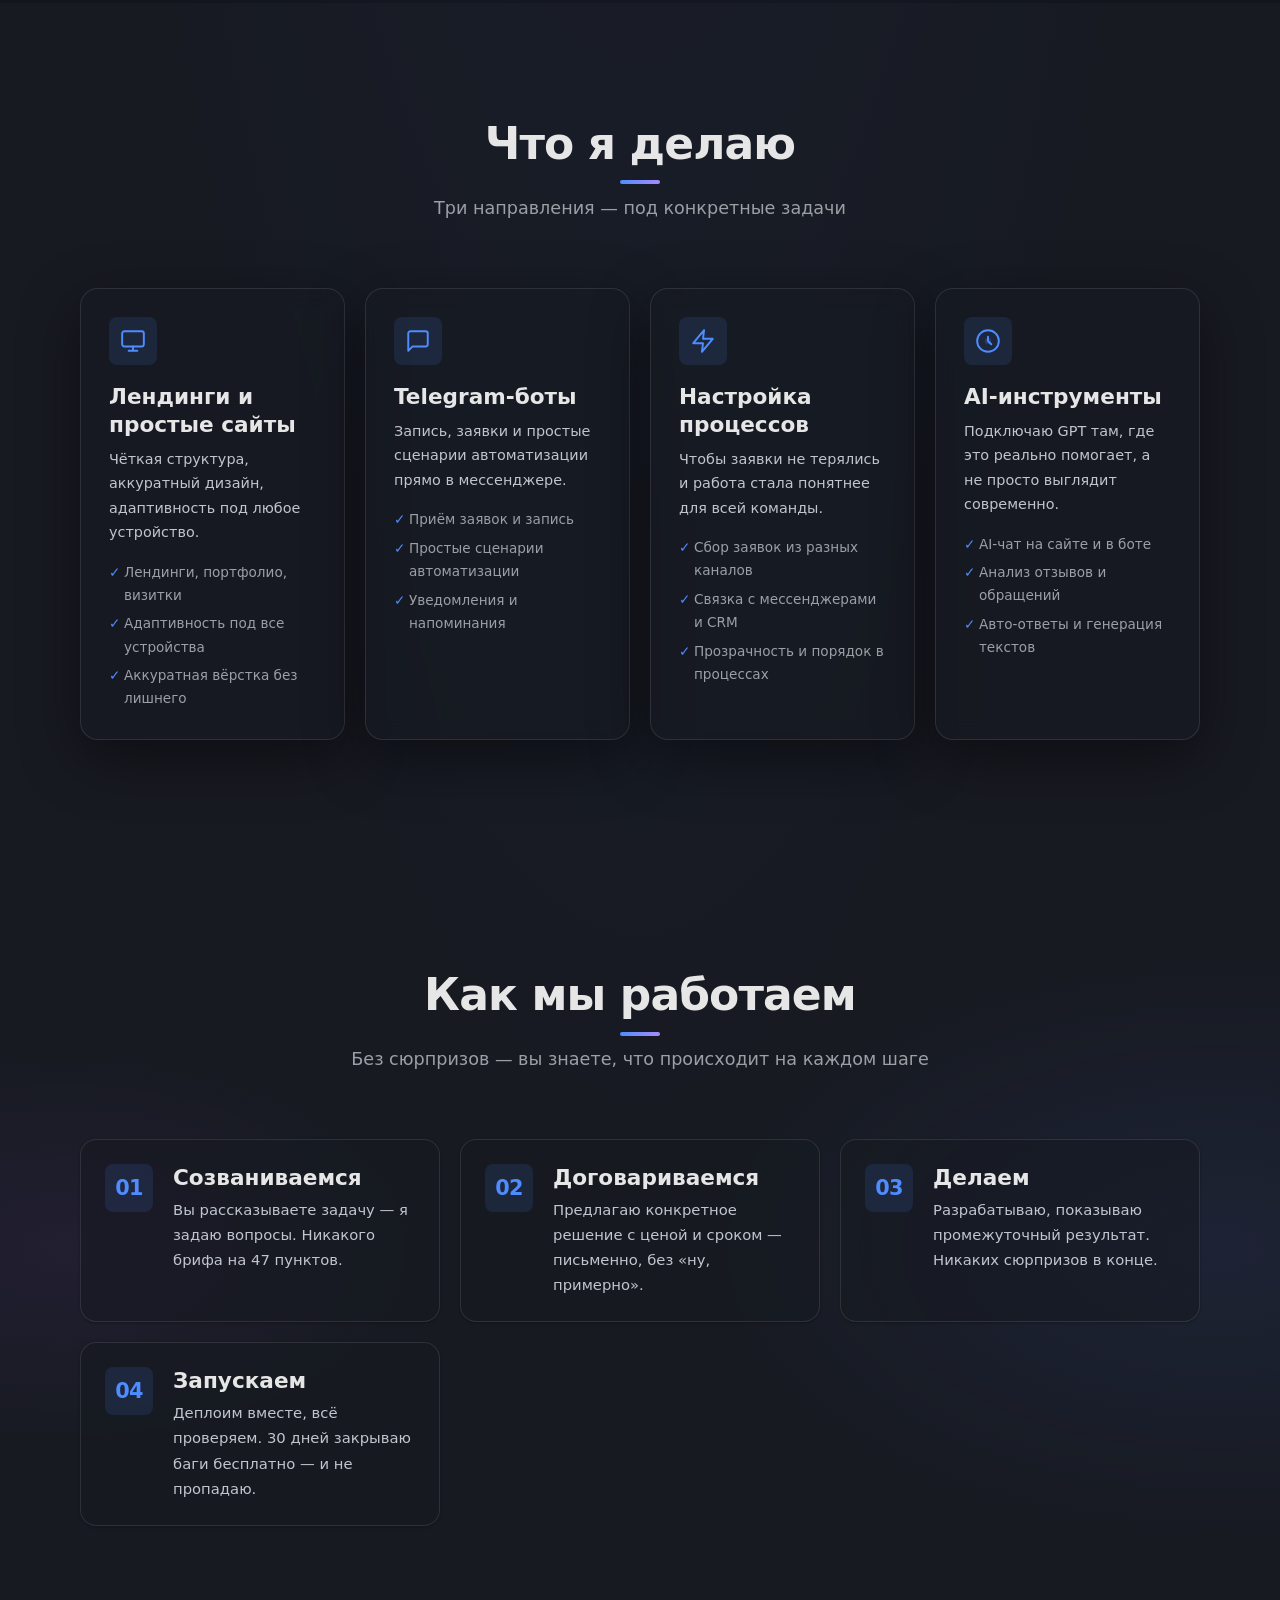
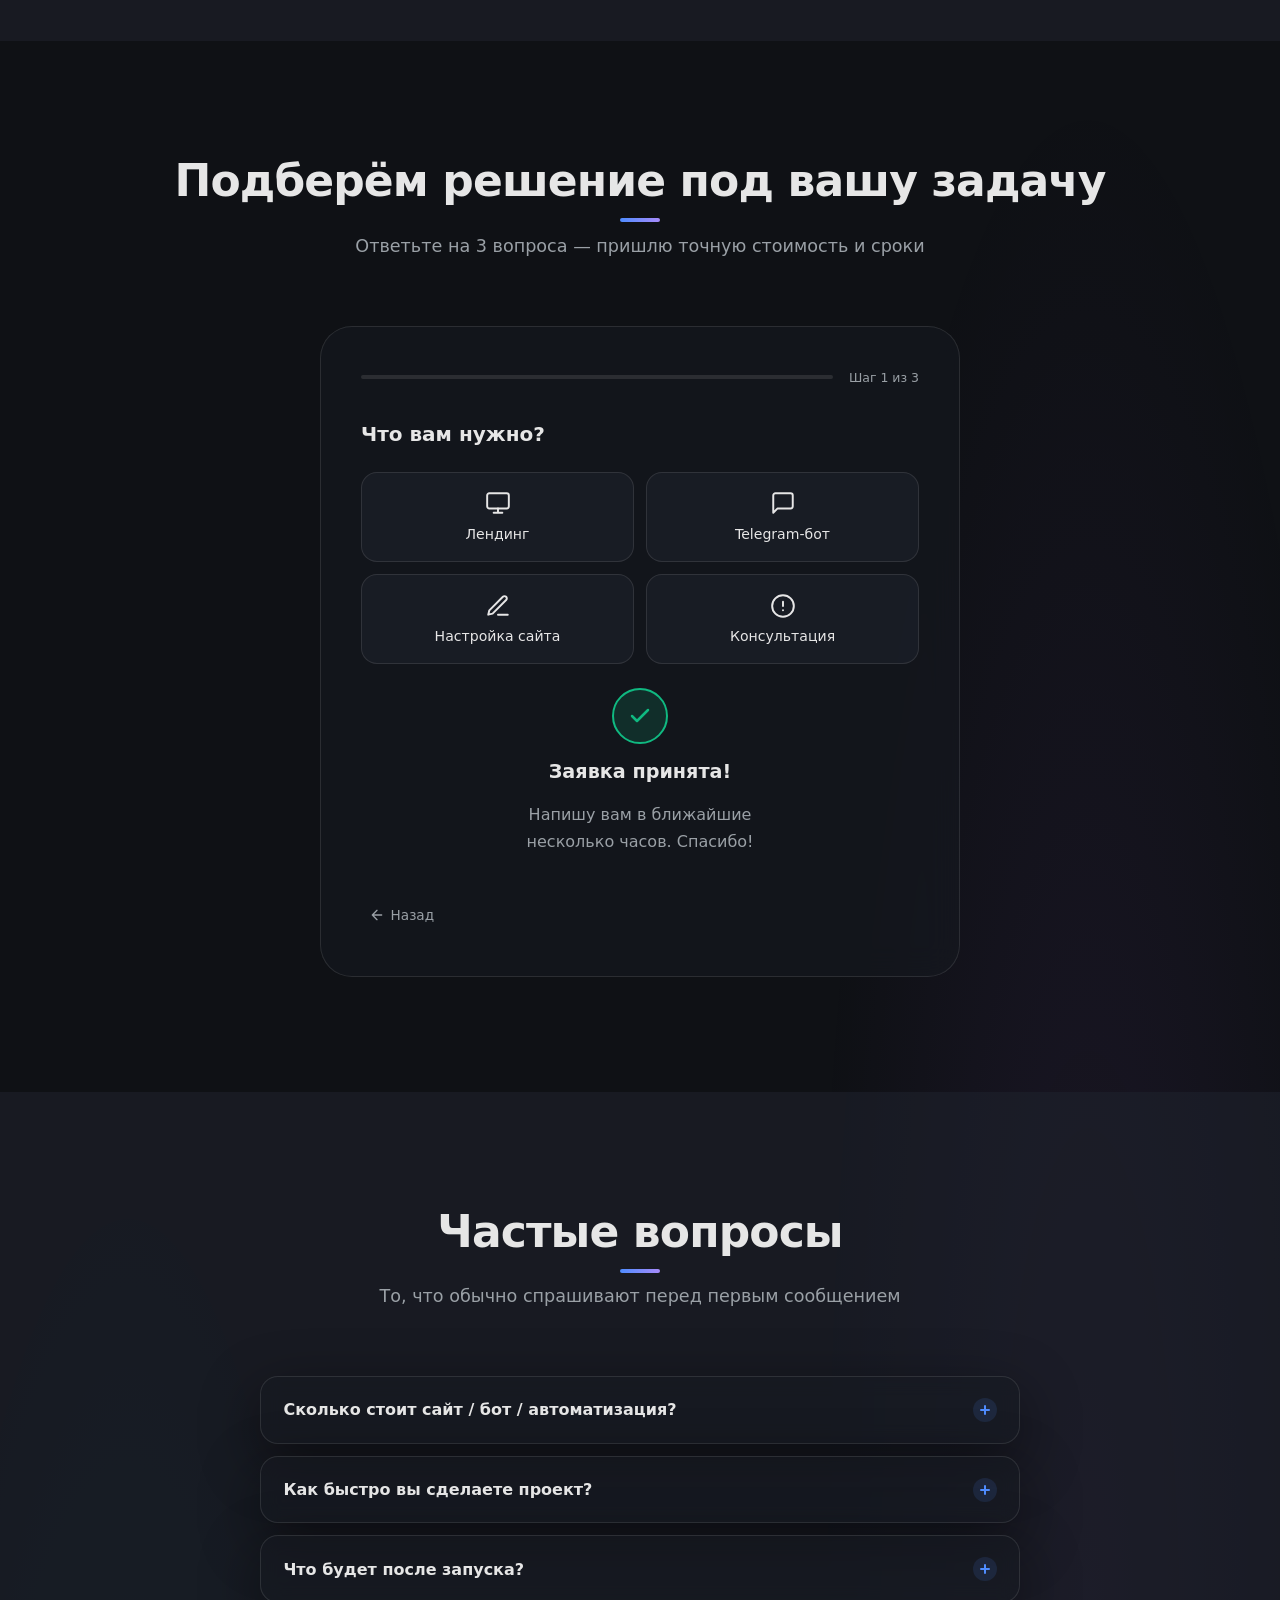
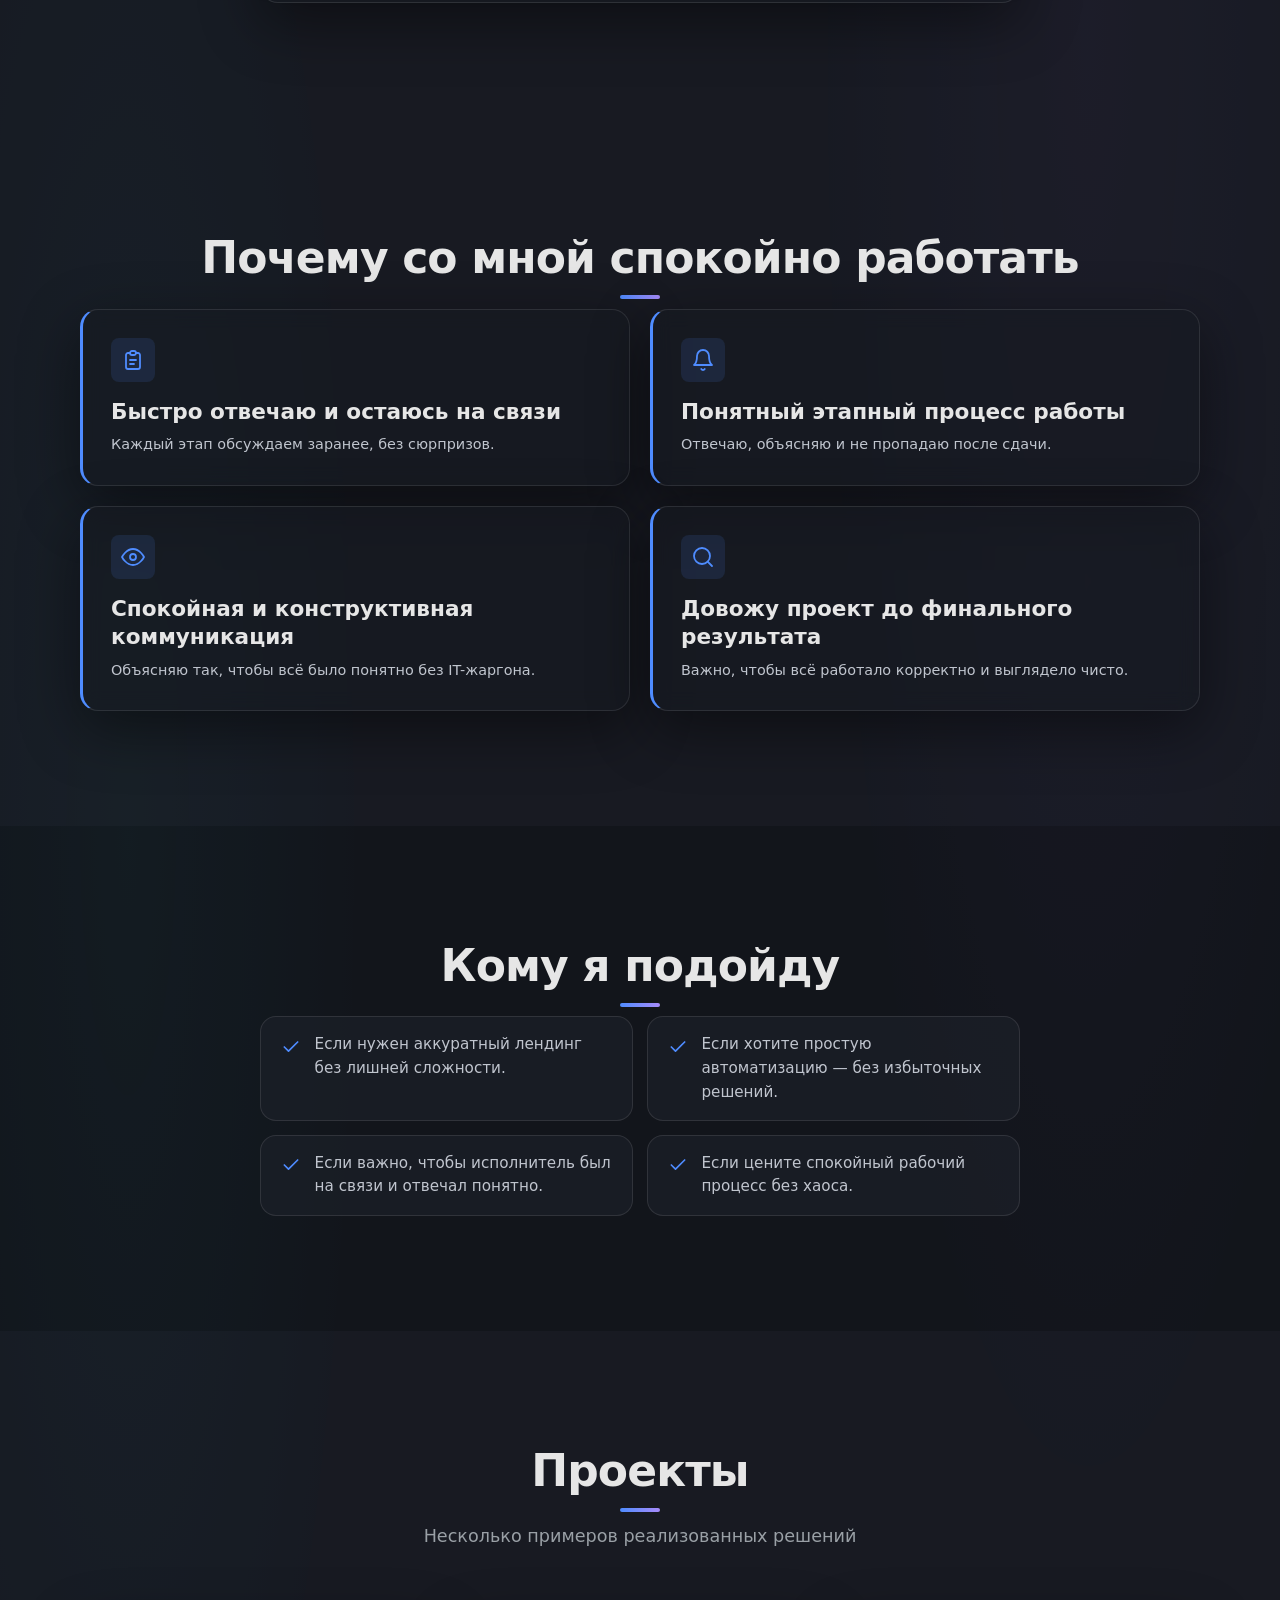
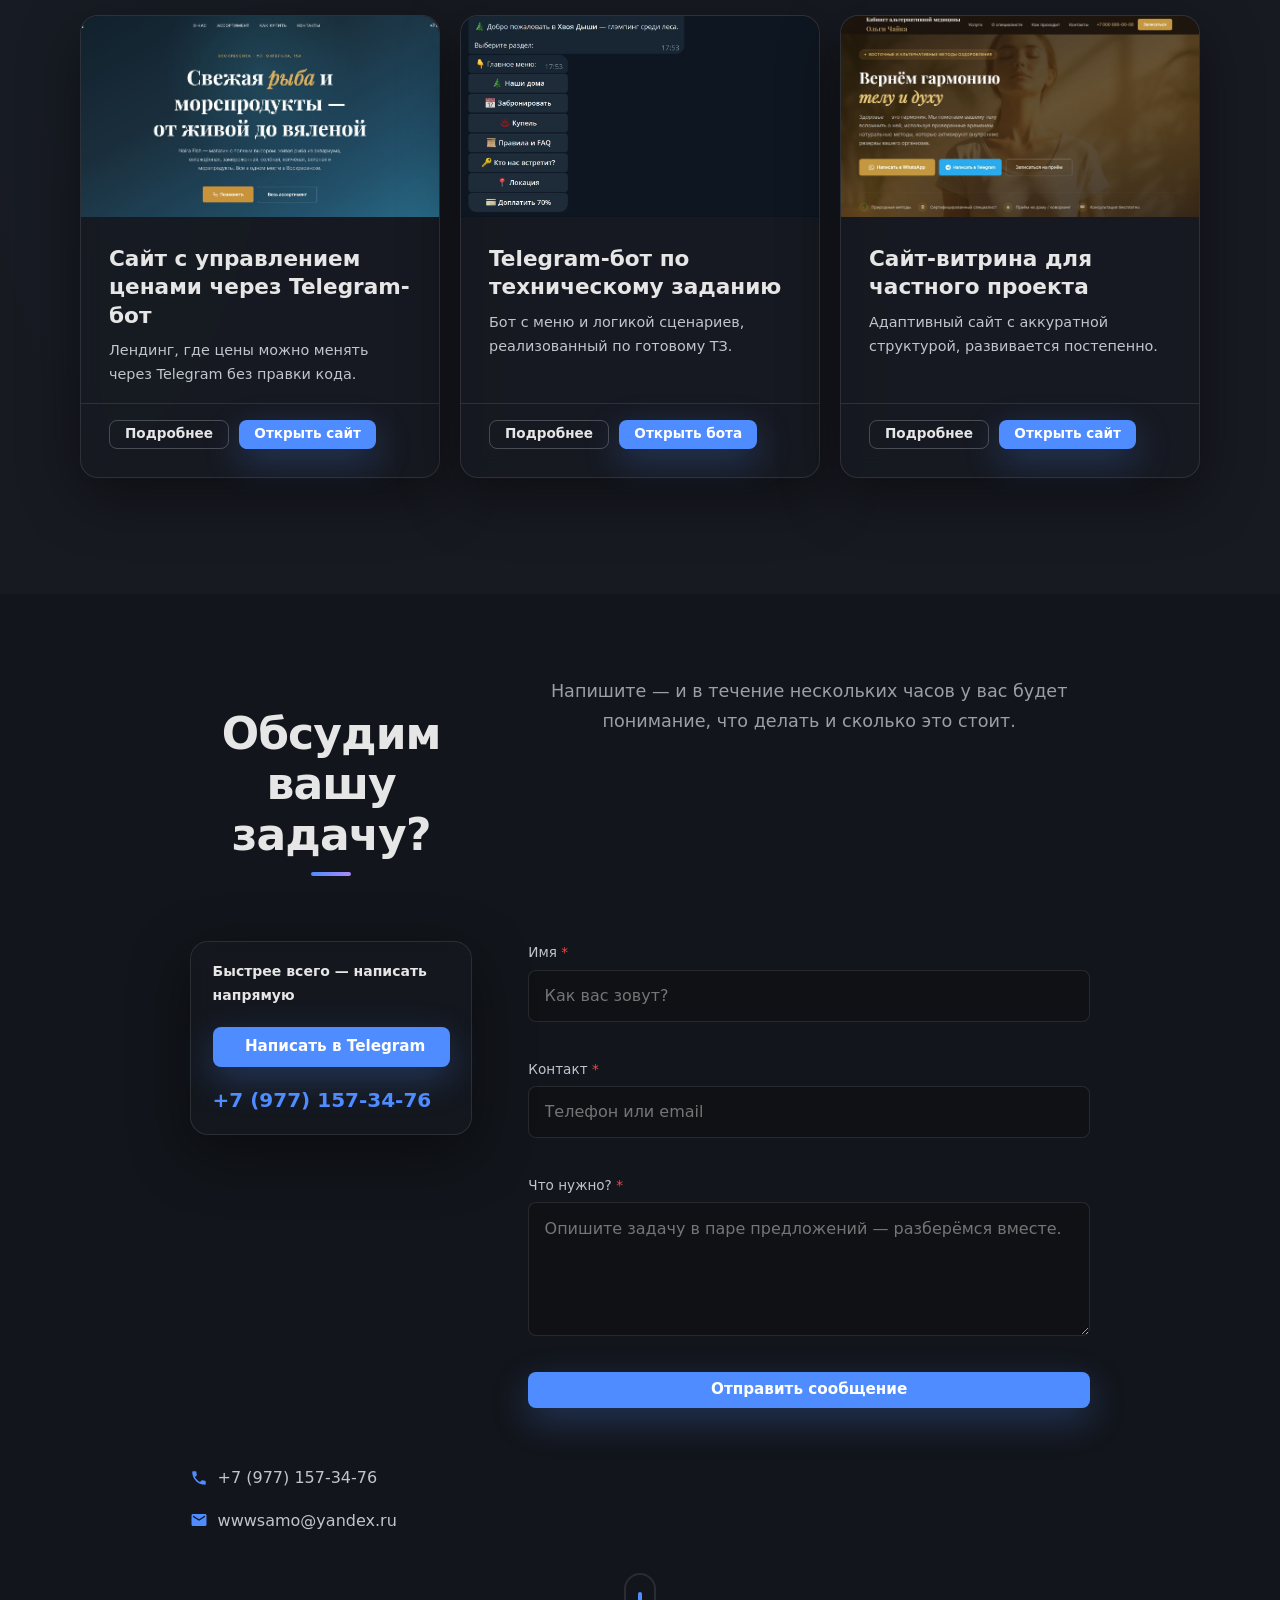
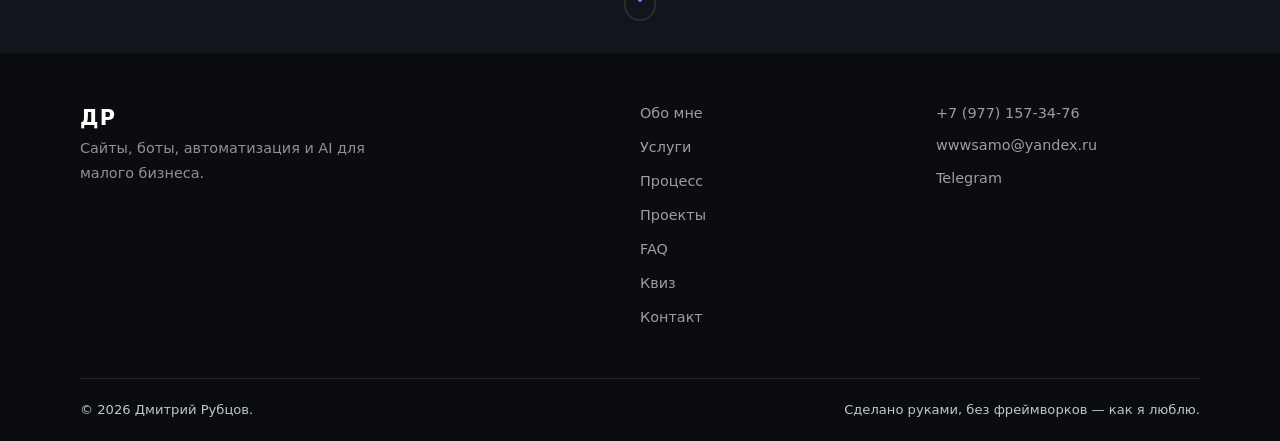
==== commit ab9a3c23: "Migrate from Netlify to Cloudflare Pages - Replace /.netlify/functions/contact with /api/contact in " ====
--- a/index.html
+++ b/index.html
@@ -4,9 +4,22 @@
   <meta charset="UTF-8" />
   <meta name="viewport" content="width=device-width, initial-scale=1.0" />
   <meta name="description" content="Создаю адаптивные лендинги и Telegram-боты для задач бизнеса. Ясно, по шагам, с доведением до результата." />
+  <link rel="canonical" href="https://olgachauka.ru/" />
+  <meta name="robots" content="index,follow" />
   <meta property="og:title"       content="Дмитрий Рубцов — сайты и боты" />
   <meta property="og:description" content="Адаптивные лендинги, Telegram-боты, прозрачный процесс и ясная коммуникация." />
   <meta property="og:type"        content="website" />
+  <meta property="og:url"         content="https://olgachauka.ru/" />
+  <meta property="og:image"       content="https://olgachauka.ru/og.jpg" />
+  <meta property="og:image:width" content="1200" />
+  <meta property="og:image:height" content="630" />
+  <meta name="twitter:card"        content="summary_large_image" />
+  <meta name="twitter:title"       content="Дмитрий Рубцов — сайты и Telegram-боты" />
+  <meta name="twitter:description" content="Адаптивные лендинги, Telegram-боты и автоматизация для бизнеса." />
+  <meta name="twitter:image"       content="https://olgachauka.ru/og.jpg" />
+  <meta name="theme-color" content="#0f172a">
+  <link rel="icon" href="/favicon.ico" sizes="any">
+  <link rel="icon" href="/icon.svg" type="image/svg+xml">
   <title>Дмитрий Рубцов — Лендинги и Telegram-боты</title>
   <link rel="stylesheet" href="styles.css" />
 </head>
@@ -36,6 +49,7 @@
         <li><a href="#process"  class="nav__link">Процесс</a></li>
         <li><a href="#projects" class="nav__link">Проекты</a></li>
         <li><a href="#faq"      class="nav__link">FAQ</a></li>
+        <li><a href="#quiz"     class="nav__link">Квиз</a></li>
         <li><a href="#contact"  class="nav__link nav__link--cta">Обсудить проект</a></li>
       </ul>
 
@@ -268,6 +282,127 @@
     </section>
 
     <!-- ============================================================
+         QUIZ
+         ============================================================ -->
+    <section class="section quiz reveal" id="quiz" aria-labelledby="quizHeading">
+      <div class="container">
+        <h2 class="section__title" id="quizHeading">Подберём решение под вашу задачу</h2>
+        <p class="section__subtitle">Ответьте на 3 вопроса — пришлю точную стоимость и сроки</p>
+
+        <div class="quiz-box" id="quizInline">
+
+          <div class="quiz-box__head">
+            <div class="quiz-box__progress" role="progressbar" aria-valuemin="0" aria-valuemax="100" aria-valuenow="0">
+              <div class="quiz-box__fill" style="width:0%"></div>
+            </div>
+            <span class="quiz-box__counter">Шаг 1 из 3</span>
+          </div>
+
+          <!-- Шаг 1 — Что нужно? -->
+          <div class="quiz-box__step" data-step="1">
+            <h3 class="quiz-box__question">Что вам нужно?</h3>
+            <div class="quiz-box__opts">
+              <button class="quiz-opt" type="button" data-step="1" data-val="landing">
+                <svg viewBox="0 0 24 24" fill="none" stroke="currentColor" stroke-width="1.8" stroke-linecap="round" stroke-linejoin="round" aria-hidden="true"><rect x="2" y="3" width="20" height="14" rx="2"/><path d="M8 21h8M12 17v4"/></svg>
+                Лендинг
+              </button>
+              <button class="quiz-opt" type="button" data-step="1" data-val="bot">
+                <svg viewBox="0 0 24 24" fill="none" stroke="currentColor" stroke-width="1.8" stroke-linecap="round" stroke-linejoin="round" aria-hidden="true"><path d="M21 15a2 2 0 0 1-2 2H7l-4 4V5a2 2 0 0 1 2-2h14a2 2 0 0 1 2 2z"/></svg>
+                Telegram-бот
+              </button>
+              <button class="quiz-opt" type="button" data-step="1" data-val="setup">
+                <svg viewBox="0 0 24 24" fill="none" stroke="currentColor" stroke-width="1.8" stroke-linecap="round" stroke-linejoin="round" aria-hidden="true"><path d="M12 20h9"/><path d="M16.5 3.5a2.121 2.121 0 0 1 3 3L7 19l-4 1 1-4L16.5 3.5z"/></svg>
+                Настройка сайта
+              </button>
+              <button class="quiz-opt" type="button" data-step="1" data-val="consult">
+                <svg viewBox="0 0 24 24" fill="none" stroke="currentColor" stroke-width="1.8" stroke-linecap="round" stroke-linejoin="round" aria-hidden="true"><circle cx="12" cy="12" r="10"/><path d="M12 8v4M12 16h.01"/></svg>
+                Консультация
+              </button>
+            </div>
+          </div>
+
+          <!-- Шаг 2 — Когда? -->
+          <div class="quiz-box__step" data-step="2" hidden>
+            <h3 class="quiz-box__question">Когда нужен проект?</h3>
+            <div class="quiz-box__opts quiz-box__opts--3">
+              <button class="quiz-opt" type="button" data-step="2" data-val="urgent">
+                <svg viewBox="0 0 24 24" fill="none" stroke="currentColor" stroke-width="1.8" stroke-linecap="round" stroke-linejoin="round" aria-hidden="true"><path d="M13 2L3 14h9l-1 8 10-12h-9l1-8z"/></svg>
+                Срочно
+              </button>
+              <button class="quiz-opt" type="button" data-step="2" data-val="week">
+                <svg viewBox="0 0 24 24" fill="none" stroke="currentColor" stroke-width="1.8" stroke-linecap="round" stroke-linejoin="round" aria-hidden="true"><rect x="3" y="4" width="18" height="18" rx="2"/><path d="M16 2v4M8 2v4M3 10h18"/></svg>
+                В течение недели
+              </button>
+              <button class="quiz-opt" type="button" data-step="2" data-val="exploring">
+                <svg viewBox="0 0 24 24" fill="none" stroke="currentColor" stroke-width="1.8" stroke-linecap="round" stroke-linejoin="round" aria-hidden="true"><circle cx="11" cy="11" r="8"/><path d="m21 21-4.35-4.35"/></svg>
+                Изучаю варианты
+              </button>
+            </div>
+          </div>
+
+          <!-- Шаг 3 — Как связаться? -->
+          <div class="quiz-box__step" data-step="3" hidden>
+            <h3 class="quiz-box__question">Как с вами связаться?</h3>
+            <div class="quiz-box__opts quiz-box__opts--3">
+              <button class="quiz-opt" type="button" data-step="3" data-val="telegram">
+                <svg viewBox="0 0 24 24" fill="none" stroke="currentColor" stroke-width="1.8" stroke-linecap="round" stroke-linejoin="round" aria-hidden="true"><path d="M22 2L11 13"/><path d="M22 2L15 22l-4-9-9-4 20-7z"/></svg>
+                Telegram
+              </button>
+              <button class="quiz-opt" type="button" data-step="3" data-val="whatsapp">
+                <svg viewBox="0 0 24 24" fill="none" stroke="currentColor" stroke-width="1.8" stroke-linecap="round" stroke-linejoin="round" aria-hidden="true"><path d="M21 11.5a8.38 8.38 0 0 1-.9 3.8 8.5 8.5 0 0 1-7.6 4.7 8.38 8.38 0 0 1-3.8-.9L3 21l1.9-5.7a8.38 8.38 0 0 1-.9-3.8 8.5 8.5 0 0 1 4.7-7.6 8.38 8.38 0 0 1 3.8-.9h.5a8.48 8.48 0 0 1 8 8v.5z"/></svg>
+                WhatsApp
+              </button>
+              <button class="quiz-opt" type="button" data-step="3" data-val="email">
+                <svg viewBox="0 0 24 24" fill="none" stroke="currentColor" stroke-width="1.8" stroke-linecap="round" stroke-linejoin="round" aria-hidden="true"><path d="M4 4h16c1.1 0 2 .9 2 2v12c0 1.1-.9 2-2 2H4c-1.1 0-2-.9-2-2V6c0-1.1.9-2 2-2z"/><polyline points="22,6 12,13 2,6"/></svg>
+                Email
+              </button>
+            </div>
+          </div>
+
+          <!-- Шаг 4 — Форма -->
+          <div class="quiz-box__step" data-step="4" hidden>
+            <h3 class="quiz-box__question">Оставьте контакт — отвечу в течение нескольких часов</h3>
+            <div class="quiz-box__form">
+              <div class="form-group">
+                <label for="qiName">Ваше имя <abbr title="обязательное поле">*</abbr></label>
+                <input type="text" id="qiName" data-quiz-name
+                       placeholder="Как вас зовут?" autocomplete="name" required />
+                <span class="form-error" role="alert" aria-live="polite"></span>
+              </div>
+              <div class="form-group">
+                <label for="qiContact"><span data-contact-label>Telegram / WhatsApp / Email</span> <abbr title="обязательное поле">*</abbr></label>
+                <input type="text" id="qiContact" data-quiz-contact
+                       placeholder="@username, номер или email" required />
+                <span class="form-error" role="alert" aria-live="polite"></span>
+              </div>
+              <button type="button" class="btn btn--primary btn--full" data-quiz-submit>
+                Получить консультацию
+              </button>
+              <p class="quiz-box__note">Данные не передаются третьим лицам</p>
+            </div>
+          </div>
+
+          <!-- Успех -->
+          <div class="quiz-box__done" hidden>
+            <div class="quiz-box__done-check" aria-hidden="true">
+              <svg viewBox="0 0 24 24" fill="none" stroke="currentColor" stroke-width="2.5" stroke-linecap="round" stroke-linejoin="round"><polyline points="20 6 9 17 4 12"/></svg>
+            </div>
+            <h3>Заявка принята!</h3>
+            <p>Напишу вам в ближайшие несколько часов. Спасибо!</p>
+          </div>
+
+          <div class="quiz-box__foot">
+            <button type="button" class="quiz-back" hidden aria-label="Вернуться к предыдущему вопросу">
+              <svg viewBox="0 0 24 24" fill="none" stroke="currentColor" stroke-width="2" stroke-linecap="round" stroke-linejoin="round" aria-hidden="true"><path d="M19 12H5M12 5l-7 7 7 7"/></svg>
+              Назад
+            </button>
+          </div>
+
+        </div>
+      </div>
+    </section>
+
+    <!-- ============================================================
          FAQ
          ============================================================ -->
     <section class="section faq reveal" id="faq" aria-labelledby="faqHeading">
@@ -487,7 +622,7 @@
             </div>
             <footer class="project-card__footer">
               <a href="projects/wife-site.html" class="btn btn--sm btn--outline">Подробнее</a>
-              <a href="https://vocal-macaron-20d105.netlify.app/" class="btn btn--sm btn--primary"
+              <a href="https://tubular-kleicha-93548d.netlify.app/" class="btn btn--sm btn--primary"
                  target="_blank" rel="noopener noreferrer">Открыть сайт</a>
             </footer>
           </article>
@@ -511,8 +646,18 @@
         <!-- Мессенджер CTA -->
         <div class="contact__messenger">
           <div class="contact__messenger-body">
-            <p class="contact__messenger-title">Заполните форму или позвоните по телефону</p>
-            <a href="tel:+79771573476" class="contact__messenger-phone">+7&nbsp;(977)&nbsp;157‑34‑76</a>
+            <p class="contact__messenger-title">Быстрее всего — написать напрямую</p>
+            <div class="contact__quick">
+              <a href="https://t.me/samorabotaD_bot" class="btn btn--primary contact__tg-btn"
+                 target="_blank" rel="noopener noreferrer">
+                <svg viewBox="0 0 24 24" fill="none" stroke="currentColor" stroke-width="2"
+                     stroke-linecap="round" stroke-linejoin="round" aria-hidden="true" width="18" height="18">
+                  <path d="M22 2L11 13"/><path d="M22 2L15 22l-4-9-9-4 20-7z"/>
+                </svg>
+                Написать в Telegram
+              </a>
+              <a href="tel:+79771573476" class="contact__messenger-phone">+7&nbsp;(977)&nbsp;157‑34‑76</a>
+            </div>
           </div>
         </div>
 
@@ -604,7 +749,9 @@
           <li><a href="#about">Обо мне</a></li>
           <li><a href="#services">Услуги</a></li>
           <li><a href="#process">Процесс</a></li>
+          <li><a href="#projects">Проекты</a></li>
           <li><a href="#faq">FAQ</a></li>
+          <li><a href="#quiz">Квиз</a></li>
           <li><a href="#contact">Контакт</a></li>
         </ul>
       </nav>
@@ -629,6 +776,141 @@
     </svg>
   </button>
 
-  <script src="script.js"></script>
+  <!-- ============================================================
+       QUIZ OVERLAY (Вариант 2 — Popup)
+       ============================================================ -->
+  <div class="quiz-overlay" id="quizOverlay" role="dialog" aria-modal="true"
+       aria-labelledby="quizOverlayTitle" hidden>
+    <div class="quiz-overlay__panel">
+      <button class="quiz-overlay__close" id="quizOverlayClose" type="button"
+              aria-label="Закрыть квиз">
+        <svg viewBox="0 0 24 24" fill="none" stroke="currentColor" stroke-width="2.5"
+             stroke-linecap="round" aria-hidden="true" width="16" height="16">
+          <path d="M18 6 6 18M6 6l12 12"/>
+        </svg>
+      </button>
+      <p class="quiz-overlay__title" id="quizOverlayTitle">Подберём решение под вашу задачу</p>
+
+      <div class="quiz-box" id="quizPopupBox">
+
+        <div class="quiz-box__head">
+          <div class="quiz-box__progress" role="progressbar" aria-valuemin="0" aria-valuemax="100" aria-valuenow="0">
+            <div class="quiz-box__fill" style="width:0%"></div>
+          </div>
+          <span class="quiz-box__counter">Шаг 1 из 3</span>
+        </div>
+
+        <div class="quiz-box__step" data-step="1">
+          <h3 class="quiz-box__question">Что вам нужно?</h3>
+          <div class="quiz-box__opts">
+            <button class="quiz-opt" type="button" data-step="1" data-val="landing">
+              <svg viewBox="0 0 24 24" fill="none" stroke="currentColor" stroke-width="1.8" stroke-linecap="round" stroke-linejoin="round" aria-hidden="true"><rect x="2" y="3" width="20" height="14" rx="2"/><path d="M8 21h8M12 17v4"/></svg>
+              Лендинг
+            </button>
+            <button class="quiz-opt" type="button" data-step="1" data-val="bot">
+              <svg viewBox="0 0 24 24" fill="none" stroke="currentColor" stroke-width="1.8" stroke-linecap="round" stroke-linejoin="round" aria-hidden="true"><path d="M21 15a2 2 0 0 1-2 2H7l-4 4V5a2 2 0 0 1 2-2h14a2 2 0 0 1 2 2z"/></svg>
+              Telegram-бот
+            </button>
+            <button class="quiz-opt" type="button" data-step="1" data-val="setup">
+              <svg viewBox="0 0 24 24" fill="none" stroke="currentColor" stroke-width="1.8" stroke-linecap="round" stroke-linejoin="round" aria-hidden="true"><path d="M12 20h9"/><path d="M16.5 3.5a2.121 2.121 0 0 1 3 3L7 19l-4 1 1-4L16.5 3.5z"/></svg>
+              Настройка сайта
+            </button>
+            <button class="quiz-opt" type="button" data-step="1" data-val="consult">
+              <svg viewBox="0 0 24 24" fill="none" stroke="currentColor" stroke-width="1.8" stroke-linecap="round" stroke-linejoin="round" aria-hidden="true"><circle cx="12" cy="12" r="10"/><path d="M12 8v4M12 16h.01"/></svg>
+              Консультация
+            </button>
+          </div>
+        </div>
+
+        <div class="quiz-box__step" data-step="2" hidden>
+          <h3 class="quiz-box__question">Когда нужен проект?</h3>
+          <div class="quiz-box__opts quiz-box__opts--3">
+            <button class="quiz-opt" type="button" data-step="2" data-val="urgent">
+              <svg viewBox="0 0 24 24" fill="none" stroke="currentColor" stroke-width="1.8" stroke-linecap="round" stroke-linejoin="round" aria-hidden="true"><path d="M13 2L3 14h9l-1 8 10-12h-9l1-8z"/></svg>
+              Срочно
+            </button>
+            <button class="quiz-opt" type="button" data-step="2" data-val="week">
+              <svg viewBox="0 0 24 24" fill="none" stroke="currentColor" stroke-width="1.8" stroke-linecap="round" stroke-linejoin="round" aria-hidden="true"><rect x="3" y="4" width="18" height="18" rx="2"/><path d="M16 2v4M8 2v4M3 10h18"/></svg>
+              В течение недели
+            </button>
+            <button class="quiz-opt" type="button" data-step="2" data-val="exploring">
+              <svg viewBox="0 0 24 24" fill="none" stroke="currentColor" stroke-width="1.8" stroke-linecap="round" stroke-linejoin="round" aria-hidden="true"><circle cx="11" cy="11" r="8"/><path d="m21 21-4.35-4.35"/></svg>
+              Изучаю варианты
+            </button>
+          </div>
+        </div>
+
+        <div class="quiz-box__step" data-step="3" hidden>
+          <h3 class="quiz-box__question">Как с вами связаться?</h3>
+          <div class="quiz-box__opts quiz-box__opts--3">
+            <button class="quiz-opt" type="button" data-step="3" data-val="telegram">
+              <svg viewBox="0 0 24 24" fill="none" stroke="currentColor" stroke-width="1.8" stroke-linecap="round" stroke-linejoin="round" aria-hidden="true"><path d="M22 2L11 13"/><path d="M22 2L15 22l-4-9-9-4 20-7z"/></svg>
+              Telegram
+            </button>
+            <button class="quiz-opt" type="button" data-step="3" data-val="whatsapp">
+              <svg viewBox="0 0 24 24" fill="none" stroke="currentColor" stroke-width="1.8" stroke-linecap="round" stroke-linejoin="round" aria-hidden="true"><path d="M21 11.5a8.38 8.38 0 0 1-.9 3.8 8.5 8.5 0 0 1-7.6 4.7 8.38 8.38 0 0 1-3.8-.9L3 21l1.9-5.7a8.38 8.38 0 0 1-.9-3.8 8.5 8.5 0 0 1 4.7-7.6 8.38 8.38 0 0 1 3.8-.9h.5a8.48 8.48 0 0 1 8 8v.5z"/></svg>
+              WhatsApp
+            </button>
+            <button class="quiz-opt" type="button" data-step="3" data-val="email">
+              <svg viewBox="0 0 24 24" fill="none" stroke="currentColor" stroke-width="1.8" stroke-linecap="round" stroke-linejoin="round" aria-hidden="true"><path d="M4 4h16c1.1 0 2 .9 2 2v12c0 1.1-.9 2-2 2H4c-1.1 0-2-.9-2-2V6c0-1.1.9-2 2-2z"/><polyline points="22,6 12,13 2,6"/></svg>
+              Email
+            </button>
+          </div>
+        </div>
+
+        <div class="quiz-box__step" data-step="4" hidden>
+          <h3 class="quiz-box__question">Оставьте контакт — отвечу в течение нескольких часов</h3>
+          <div class="quiz-box__form">
+            <div class="form-group">
+              <label for="qpName">Ваше имя <abbr title="обязательное поле">*</abbr></label>
+              <input type="text" id="qpName" data-quiz-name
+                     placeholder="Как вас зовут?" autocomplete="name" required />
+              <span class="form-error" role="alert" aria-live="polite"></span>
+            </div>
+            <div class="form-group">
+              <label for="qpContact"><span data-contact-label>Telegram / WhatsApp / Email</span> <abbr title="обязательное поле">*</abbr></label>
+              <input type="text" id="qpContact" data-quiz-contact
+                     placeholder="@username, номер или email" required />
+              <span class="form-error" role="alert" aria-live="polite"></span>
+            </div>
+            <button type="button" class="btn btn--primary btn--full" data-quiz-submit>
+              Получить консультацию
+            </button>
+            <p class="quiz-box__note">Данные не передаются третьим лицам</p>
+          </div>
+        </div>
+
+        <div class="quiz-box__done" hidden>
+          <div class="quiz-box__done-check" aria-hidden="true">
+            <svg viewBox="0 0 24 24" fill="none" stroke="currentColor" stroke-width="2.5" stroke-linecap="round" stroke-linejoin="round"><polyline points="20 6 9 17 4 12"/></svg>
+          </div>
+          <h3>Заявка принята!</h3>
+          <p>Напишу вам в ближайшие несколько часов. Спасибо!</p>
+        </div>
+
+        <div class="quiz-box__foot">
+          <button type="button" class="quiz-back" hidden aria-label="Вернуться к предыдущему вопросу">
+            <svg viewBox="0 0 24 24" fill="none" stroke="currentColor" stroke-width="2" stroke-linecap="round" stroke-linejoin="round" aria-hidden="true"><path d="M19 12H5M12 5l-7 7 7 7"/></svg>
+            Назад
+          </button>
+        </div>
+
+      </div>
+    </div>
+  </div>
+
+  <!-- ============================================================
+       FLOATING QUIZ BUTTON (Вариант 3 — FAB)
+       ============================================================ -->
+  <button class="quiz-fab" id="quizFab" type="button"
+          aria-label="Открыть квиз для получения предложения">
+    <svg viewBox="0 0 24 24" fill="none" stroke="currentColor" stroke-width="2"
+         stroke-linecap="round" stroke-linejoin="round" aria-hidden="true">
+      <path d="M21 15a2 2 0 0 1-2 2H7l-4 4V5a2 2 0 0 1 2-2h14a2 2 0 0 1 2 2z"/>
+    </svg>
+    <span class="quiz-fab__label">Получить предложение</span>
+  </button>
+
+  <script src="script.js" defer></script>
 </body>
 </html>
--- a/styles.css
+++ b/styles.css
@@ -2010,3 +2010,369 @@
   }
   html { scroll-behavior: auto; }
 }
+
+
+/* ============================================================
+   QUIZ — общие стили для inline и popup вариантов
+   ============================================================ */
+
+.quiz-box {
+  max-width: 640px;
+  margin: 0 auto;
+  background: var(--clr-surface);
+  border: 1px solid var(--clr-border);
+  border-radius: var(--r-xl);
+  padding: clamp(1.5rem, 4vw, 2.5rem);
+  backdrop-filter: blur(16px);
+  -webkit-backdrop-filter: blur(16px);
+}
+
+/* ── Заголовок квиза (прогресс + счётчик) ── */
+.quiz-box__head {
+  display: flex;
+  align-items: center;
+  gap: 1rem;
+  margin-bottom: 2rem;
+}
+
+.quiz-box__progress {
+  flex: 1;
+  height: 4px;
+  background: var(--clr-border);
+  border-radius: 2px;
+  overflow: hidden;
+}
+
+.quiz-box__fill {
+  height: 100%;
+  background: var(--clr-accent);
+  border-radius: 2px;
+  transition: width 0.45s cubic-bezier(.4, 0, .2, 1);
+}
+
+.quiz-box__counter {
+  font-size: .78rem;
+  font-weight: var(--fw-medium);
+  color: var(--clr-muted);
+  white-space: nowrap;
+  flex-shrink: 0;
+}
+
+/* ── Шаги ── */
+.quiz-box__step {
+  animation: quizSlideIn .3s ease;
+}
+
+@keyframes quizSlideIn {
+  from { opacity: 0; transform: translateX(18px); }
+  to   { opacity: 1; transform: translateX(0); }
+}
+
+.quiz-box__question {
+  font-size: clamp(1.05rem, 2.5vw, 1.25rem);
+  font-weight: var(--fw-semi);
+  color: var(--clr-text);
+  margin-bottom: 1.5rem;
+  line-height: 1.4;
+}
+
+/* ── Сетка вариантов ── */
+.quiz-box__opts {
+  display: grid;
+  grid-template-columns: repeat(2, 1fr);
+  gap: .75rem;
+}
+
+.quiz-box__opts--3 {
+  grid-template-columns: repeat(3, 1fr);
+}
+
+@media (max-width: 500px) {
+  .quiz-box__opts,
+  .quiz-box__opts--3 {
+    grid-template-columns: repeat(2, 1fr);
+  }
+}
+
+/* ── Кнопка-вариант ── */
+.quiz-opt {
+  display: flex;
+  flex-direction: column;
+  align-items: center;
+  justify-content: center;
+  gap: .55rem;
+  padding: 1.1rem .75rem;
+  background: var(--clr-surface-alt);
+  border: 1.5px solid var(--clr-border);
+  border-radius: var(--r-md);
+  color: var(--clr-text);
+  font-size: .88rem;
+  font-weight: var(--fw-medium);
+  text-align: center;
+  line-height: 1.3;
+  min-height: 88px;
+  transition: border-color var(--t-base), background var(--t-base), transform var(--t-base);
+  -webkit-tap-highlight-color: transparent;
+}
+
+.quiz-opt svg {
+  width: 26px;
+  height: 26px;
+  stroke: currentColor;
+  flex-shrink: 0;
+  transition: transform var(--t-base);
+}
+
+.quiz-opt:hover {
+  border-color: var(--clr-accent);
+  background: var(--clr-accent-bg);
+  transform: translateY(-2px);
+}
+
+.quiz-opt:hover svg {
+  transform: scale(1.12);
+}
+
+.quiz-opt.is-selected {
+  border-color: var(--clr-accent);
+  background: var(--clr-accent-bg);
+  color: var(--clr-accent-dark);
+}
+
+/* ── Форма (шаг 4) ── */
+.quiz-box__form {
+  display: flex;
+  flex-direction: column;
+  gap: 1rem;
+}
+
+.quiz-box__note {
+  font-size: .76rem;
+  color: var(--clr-muted);
+  text-align: center;
+  margin-top: .25rem;
+}
+
+/* ── Экран успеха ── */
+.quiz-box__done {
+  display: flex;
+  flex-direction: column;
+  align-items: center;
+  text-align: center;
+  padding: 1.5rem 0;
+  gap: 1rem;
+  animation: quizSlideIn .4s ease;
+}
+
+.quiz-box__done-check {
+  width: 56px;
+  height: 56px;
+  border-radius: 50%;
+  background: rgba(16, 185, 129, .15);
+  border: 2px solid var(--clr-success);
+  display: flex;
+  align-items: center;
+  justify-content: center;
+  color: var(--clr-success);
+}
+
+.quiz-box__done-check svg {
+  width: 24px;
+  height: 24px;
+}
+
+.quiz-box__done h3 {
+  font-size: 1.2rem;
+  font-weight: var(--fw-semi);
+  color: var(--clr-text);
+}
+
+.quiz-box__done p {
+  color: var(--clr-muted);
+  max-width: 280px;
+}
+
+/* ── Кнопка «Назад» ── */
+.quiz-box__foot {
+  margin-top: 1.25rem;
+  min-height: 36px;
+}
+
+.quiz-back {
+  display: inline-flex;
+  align-items: center;
+  gap: .35rem;
+  background: none;
+  border: none;
+  color: var(--clr-muted);
+  font-size: .85rem;
+  padding: .25rem .5rem;
+  border-radius: var(--r-sm);
+  transition: color var(--t-fast), background var(--t-fast);
+}
+
+.quiz-back svg {
+  width: 16px;
+  height: 16px;
+}
+
+.quiz-back:hover {
+  color: var(--clr-text);
+  background: var(--clr-surface-alt);
+}
+
+
+/* ============================================================
+   QUIZ OVERLAY (Вариант 2 — Popup)
+   ============================================================ */
+
+.quiz-overlay {
+  position: fixed;
+  inset: 0;
+  z-index: 1100;
+  display: flex;
+  align-items: center;
+  justify-content: center;
+  padding: 1rem;
+  background: rgba(0, 0, 0, .65);
+  backdrop-filter: blur(6px);
+  -webkit-backdrop-filter: blur(6px);
+  opacity: 0;
+  pointer-events: none;
+  transition: opacity .3s ease;
+}
+
+.quiz-overlay.is-open {
+  opacity: 1;
+  pointer-events: all;
+}
+
+.quiz-overlay__panel {
+  position: relative;
+  width: 100%;
+  max-width: 560px;
+  max-height: 90dvh;
+  overflow-y: auto;
+  overscroll-behavior: contain;
+  background: #13151c;
+  border: 1px solid var(--clr-border);
+  border-radius: var(--r-xl);
+  padding: 1.75rem 1.75rem 2rem;
+  transform: translateY(16px) scale(.97);
+  transition: transform .3s ease;
+}
+
+.quiz-overlay.is-open .quiz-overlay__panel {
+  transform: translateY(0) scale(1);
+}
+
+.quiz-overlay__close {
+  position: absolute;
+  top: .875rem;
+  right: .875rem;
+  width: 34px;
+  height: 34px;
+  display: flex;
+  align-items: center;
+  justify-content: center;
+  background: var(--clr-surface-alt);
+  border: 1px solid var(--clr-border);
+  border-radius: 50%;
+  color: var(--clr-muted);
+  transition: color var(--t-fast), border-color var(--t-fast);
+}
+
+.quiz-overlay__close:hover {
+  color: var(--clr-text);
+  border-color: var(--clr-accent);
+}
+
+.quiz-overlay__title {
+  font-size: 1.05rem;
+  font-weight: var(--fw-semi);
+  color: var(--clr-text);
+  margin-bottom: 1.25rem;
+  padding-right: 2.5rem;
+}
+
+/* Внутри overlay quiz-box без лишних отступов */
+.quiz-overlay__panel .quiz-box {
+  max-width: 100%;
+  background: none;
+  border: none;
+  border-radius: 0;
+  padding: 0;
+  backdrop-filter: none;
+}
+
+
+/* ============================================================
+   FLOATING QUIZ BUTTON (Вариант 3 — FAB)
+   ============================================================ */
+
+.quiz-fab {
+  position: fixed;
+  bottom: 1.75rem;
+  right: 1.75rem;
+  z-index: 1000;
+  display: inline-flex;
+  align-items: center;
+  gap: .5rem;
+  padding: .8rem 1.25rem;
+  background: var(--clr-accent);
+  color: #fff;
+  border-radius: var(--r-pill);
+  font-size: .88rem;
+  font-weight: var(--fw-semi);
+  box-shadow: 0 8px 32px rgba(79, 140, 255, .45);
+  transition: transform var(--t-base), box-shadow var(--t-base), opacity var(--t-base);
+  white-space: nowrap;
+  -webkit-tap-highlight-color: transparent;
+}
+
+.quiz-fab svg {
+  width: 18px;
+  height: 18px;
+  flex-shrink: 0;
+}
+
+.quiz-fab:hover {
+  transform: translateY(-3px);
+  box-shadow: 0 14px 40px rgba(79, 140, 255, .55);
+}
+
+.quiz-fab.is-hidden {
+  opacity: 0;
+  pointer-events: none;
+  transform: translateY(120%);
+}
+
+@media (max-width: 400px) {
+  .quiz-fab {
+    padding: .9rem;
+    border-radius: 50%;
+  }
+  .quiz-fab__label {
+    display: none;
+  }
+}
+
+
+/* ============================================================
+   CONTACT — Telegram кнопка
+   ============================================================ */
+
+.contact__quick {
+  display: flex;
+  align-items: center;
+  gap: 1rem;
+  flex-wrap: wrap;
+  margin-top: .5rem;
+}
+
+.contact__tg-btn {
+  display: inline-flex;
+  align-items: center;
+  gap: .5rem;
+}
+
